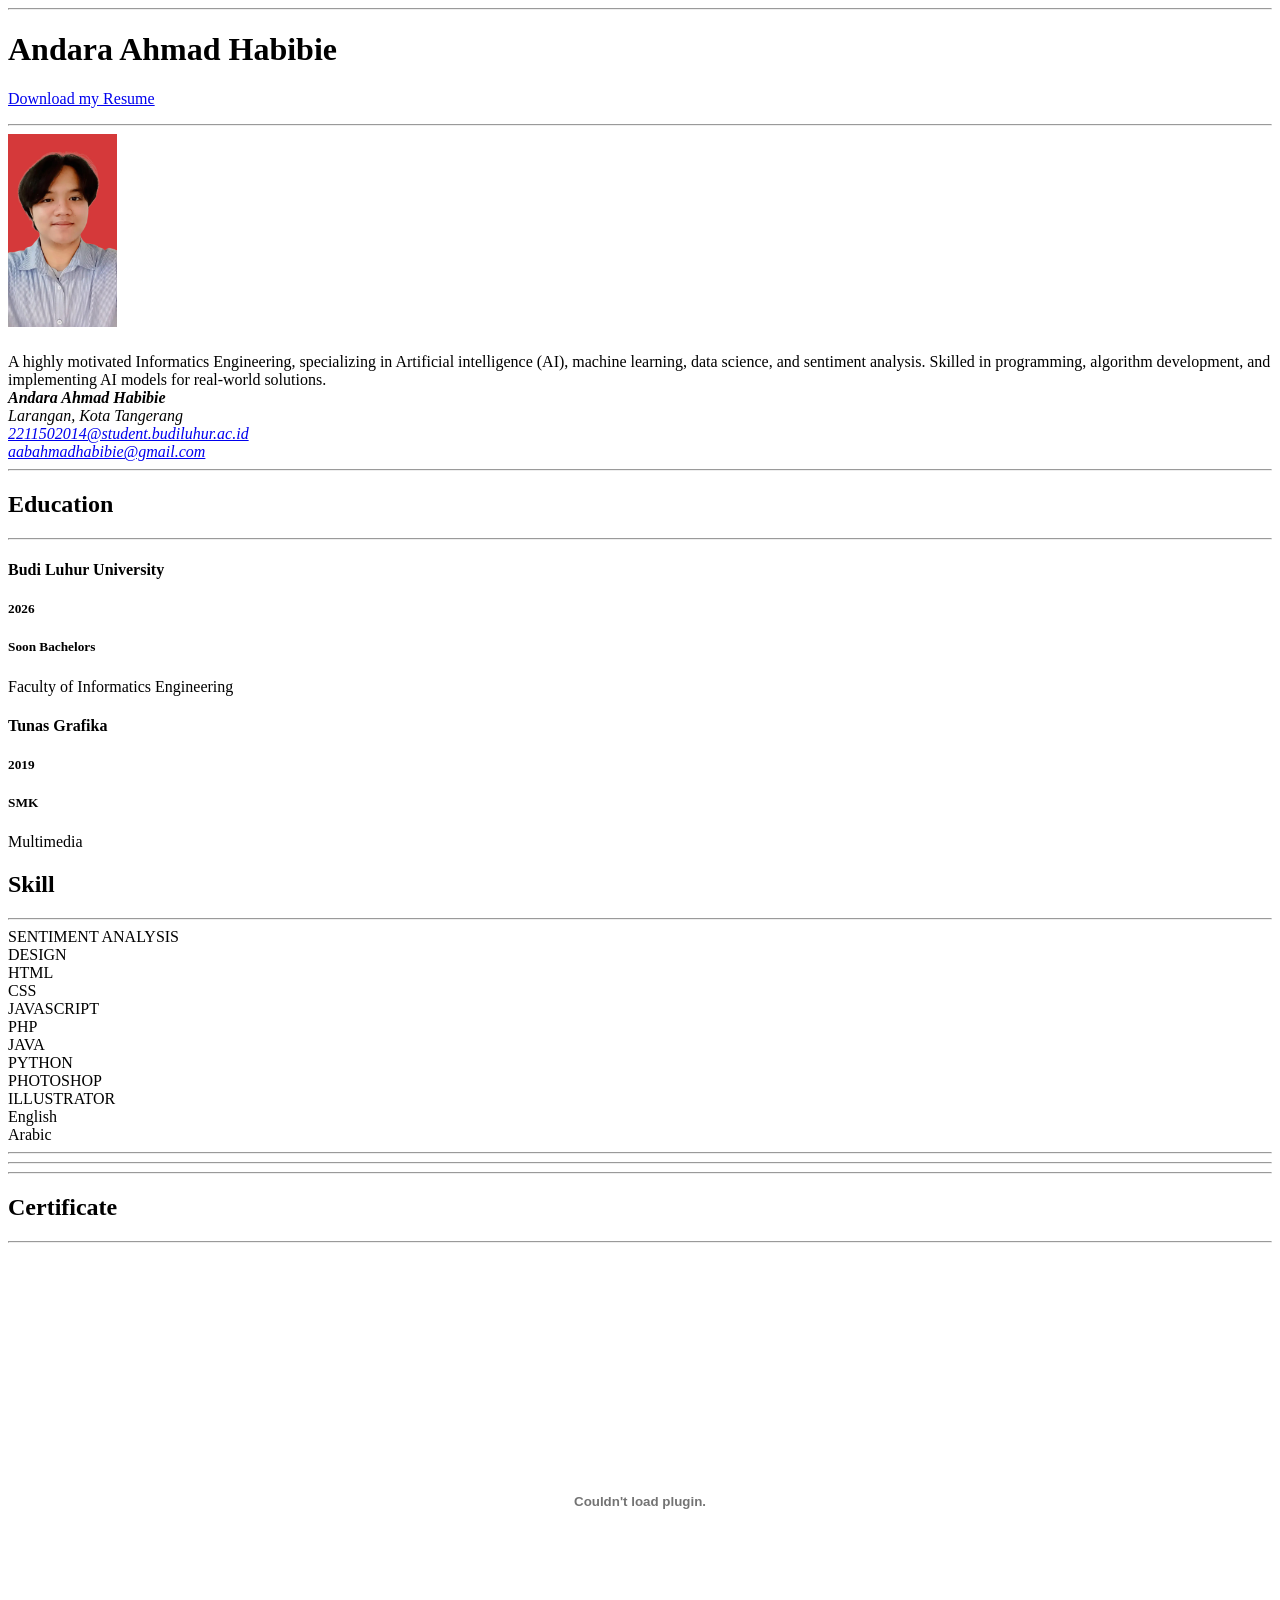
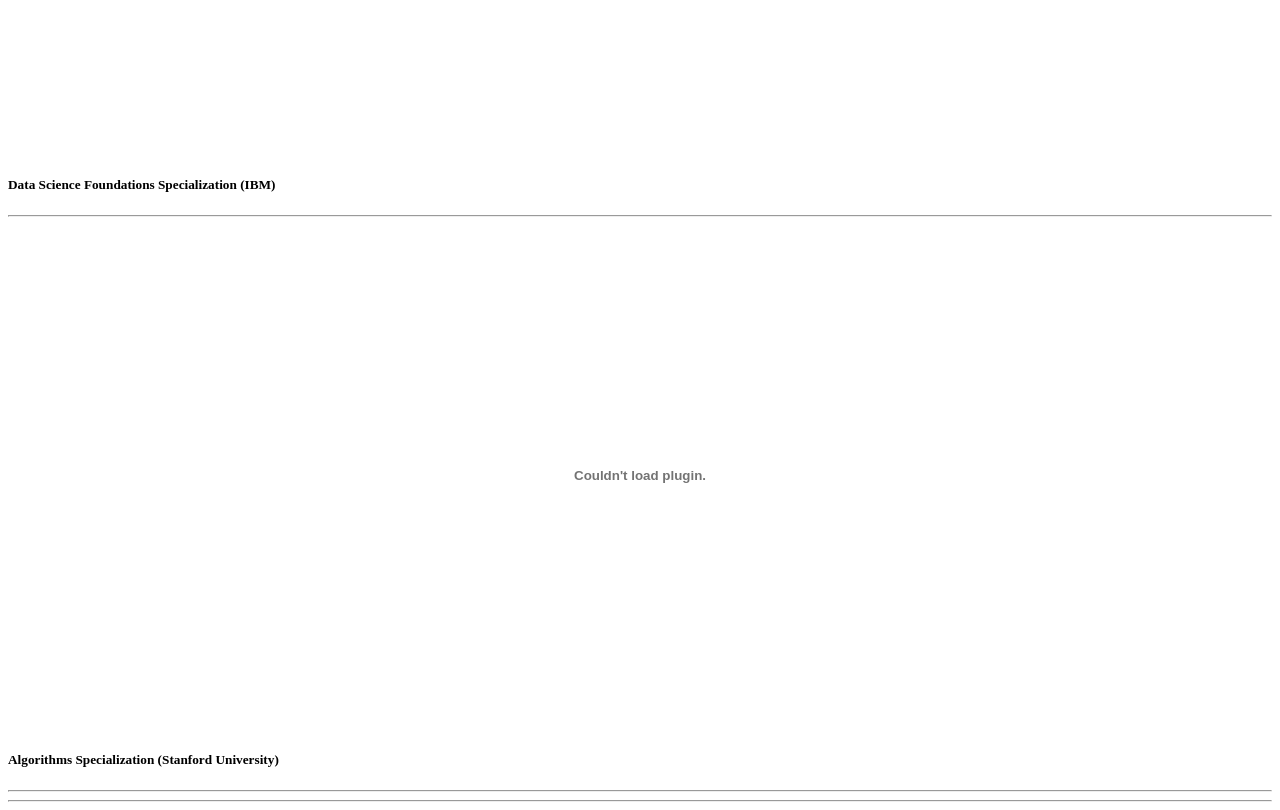
==== index.html @ 3847b9f1 "Update index.html" ====
<!DOCTYPE html>
<html lang="en">
  <head>
    <meta charset="utf-8">
    <meta http-equiv="X-UA-Compatible" content="IE=edge">
    <meta name="viewport" content="width=device-width, initial-scale=1">
    <title>CV Andara Ahmad Habibie</title>
    <!-- Bootstrap -->
    <link href="css/bootstrap-4.4.1.css" rel="stylesheet">
  </head>
  <body>
    <div class="container">
      <hr>
      <div class="row">
        <div class="col-6">
          <h1>Andara Ahmad Habibie</h1>
        </div>
        <div class="col-6">
          <p class="text-right"><a href="path/to/your/resume.pdf" download="Resume_Andara_Ahmad_Habibie.pdf">Download my Resume</a></p>
        </div>
      </div>
      <hr>
      <div class="row">
        <div class="col-md-8 col-sm-12">
          <div class="media">
            <img class="mr-3" src="images/IMG_20240722_080403_241-Photoroom.jpg" width="109" height="193" alt="Generic placeholder image">
            <div class="media-body">
              <h5 class="mt-0"></h5>
              A highly motivated Informatics Engineering, specializing in Artificial intelligence (AI), machine learning, data science, and sentiment analysis. Skilled in programming, algorithm development, and implementing AI models for real-world solutions.
            </div>
          </div>
        </div>
        <div class="col-md-4 col-sm-12">
          <div class="row justify-content-md-around m-1">
            <address>
              <strong>Andara Ahmad Habibie</strong><br>
              Larangan, Kota Tangerang<br>
              <a href="mailto:#">2211502014@student.budiluhur.ac.id</a><br>
			  <a href="mailto:#">aabahmadhabibie@gmail.com</a>
            </address>
          </div>
        </div>
      </div>
      <hr>
      <div class="row">
        <div class="col-md-6 col-sm-12">
          <h2>Education</h2>
          <hr>
          <div class="row">
            <div class="col-6">
              <h4>Budi Luhur University</h4>
            </div>
            <div class="col-6">
              <h5 class="text-right"><span aria-hidden="true"></span> 2026</h5>
            </div>
          </div>
          <h5><span class="badge badge-secondary">Soon Bachelors</span></h5>
          <p>Faculty of Informatics Engineering</p>
          <div class="row">
            <div class="col-6">
              <h4>Tunas Grafika</h4>
            </div>
            <div class="col-6">
              <h5 class="text-right"><span aria-hidden="true"></span> 2019</h5>
            </div>
          </div>
          <h5><span class="badge badge-secondary">SMK</span></h5>
		  <p>Multimedia</p>
        </div>
        <div class="col-md-6 col-sm-12">
          <h2>Skill</h2>
          <hr>
            <div> SENTIMENT ANALYSIS</div>
            <div> DESIGN</div>
            <div> HTML</div>
            <div> CSS</div>
            <div> JAVASCRIPT</div>  
            <div> PHP</div>     
            <div> JAVA</div>	  
            <div> PYTHON</div> 
            <div> PHOTOSHOP</div>
            <div> ILLUSTRATOR</div>
	    <div> English</div>
	    <div> Arabic</div>
	  <hr>
        </div>
		
	  <hr>
      <div class="row">
		  <div class="col-md-24 col-sm-24">
			  <hr>
			<h2>  Certificate</h2>
			  <hr>
			<embed src="images/Coursera XXDDO8U5SJTO.pdf" width="100%" height="500px" type="application/pdf" />
            <div class="media-body">
              <h5>  Data Science Foundations Specialization (IBM)</h5>
		    <hr>
            </div>
			<embed src="images/Coursera QOG5X3N7KP0O_2.pdf" width="100%" height="500px" type="application/pdf" />
            <div class="media-body">
              <h5>  Algorithms Specialization (Stanford University)</h5>
		    <hr>
	     <hr>
            </div>
          </div>
        </div>
      </div>
    </div>
    <!-- jQuery (necessary for Bootstrap's JavaScript plugins) -->
    <script src="js/jquery-3.4.1.min.js"></script>
    <!-- Include all compiled plugins (below), or include individual files as needed -->
    <script src="js/popper.min.js"></script>
    <script src="js/bootstrap-4.4.1.js"></script>
  </body>
</html>
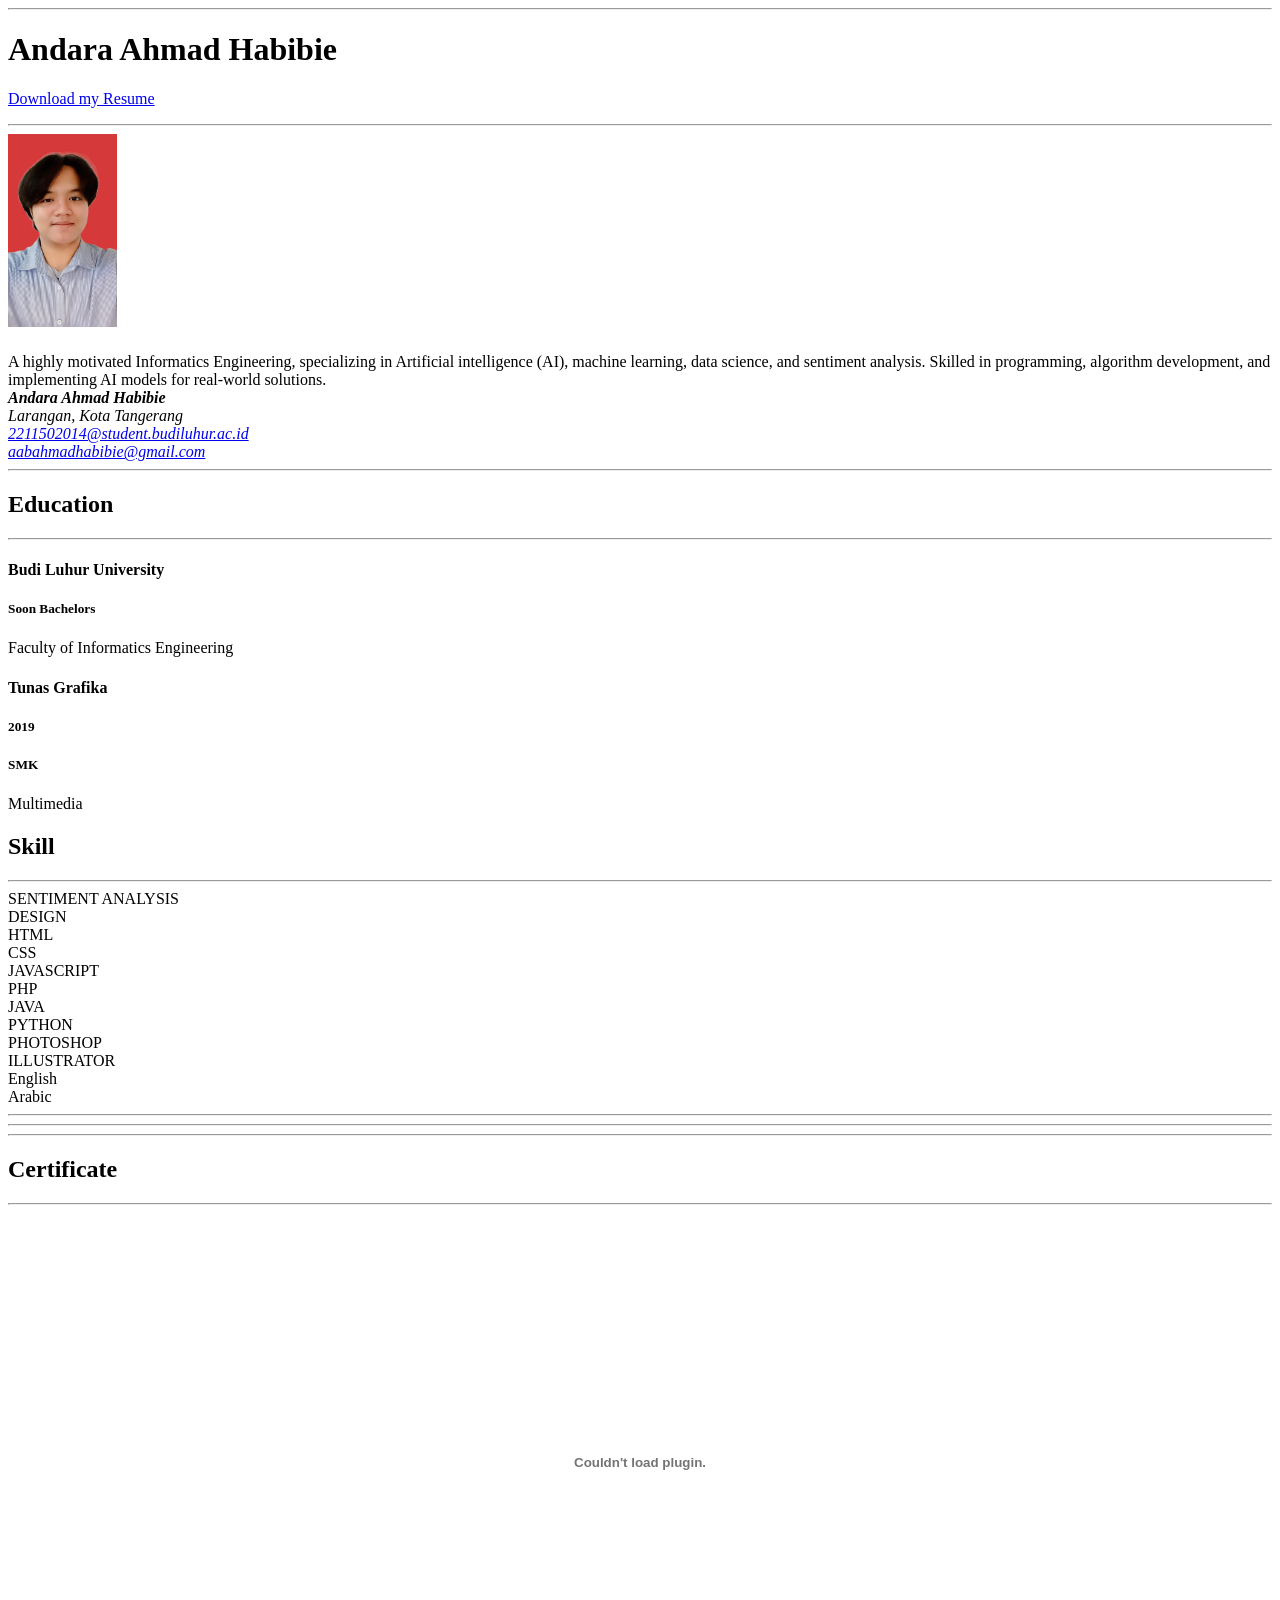
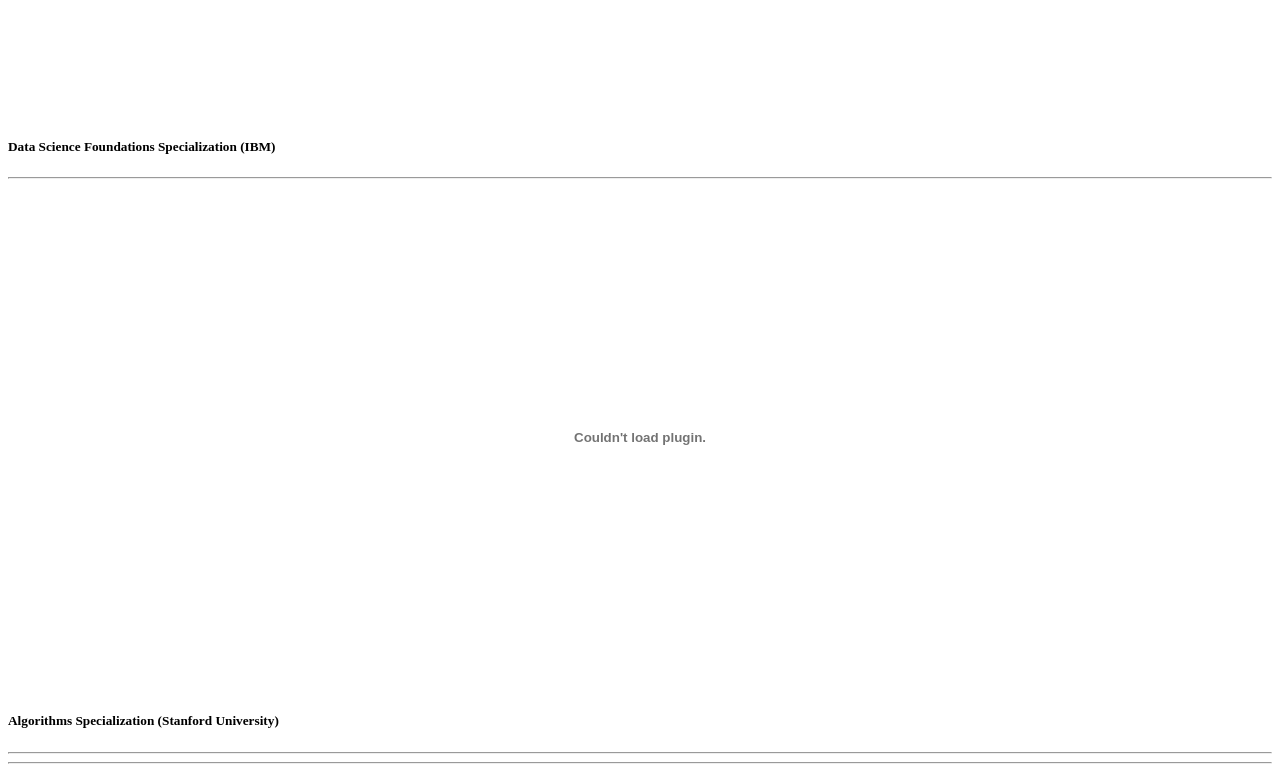
==== commit bb832ee4: "Update index.html" ====
--- a/index.html
+++ b/index.html
@@ -51,7 +51,7 @@
               <h4>Budi Luhur University</h4>
             </div>
             <div class="col-6">
-              <h5 class="text-right"><span aria-hidden="true"></span> 2026</h5>
+              <h5 class="text-right"><span aria-hidden="true"></span> </h5>
             </div>
           </div>
           <h5><span class="badge badge-secondary">Soon Bachelors</span></h5>
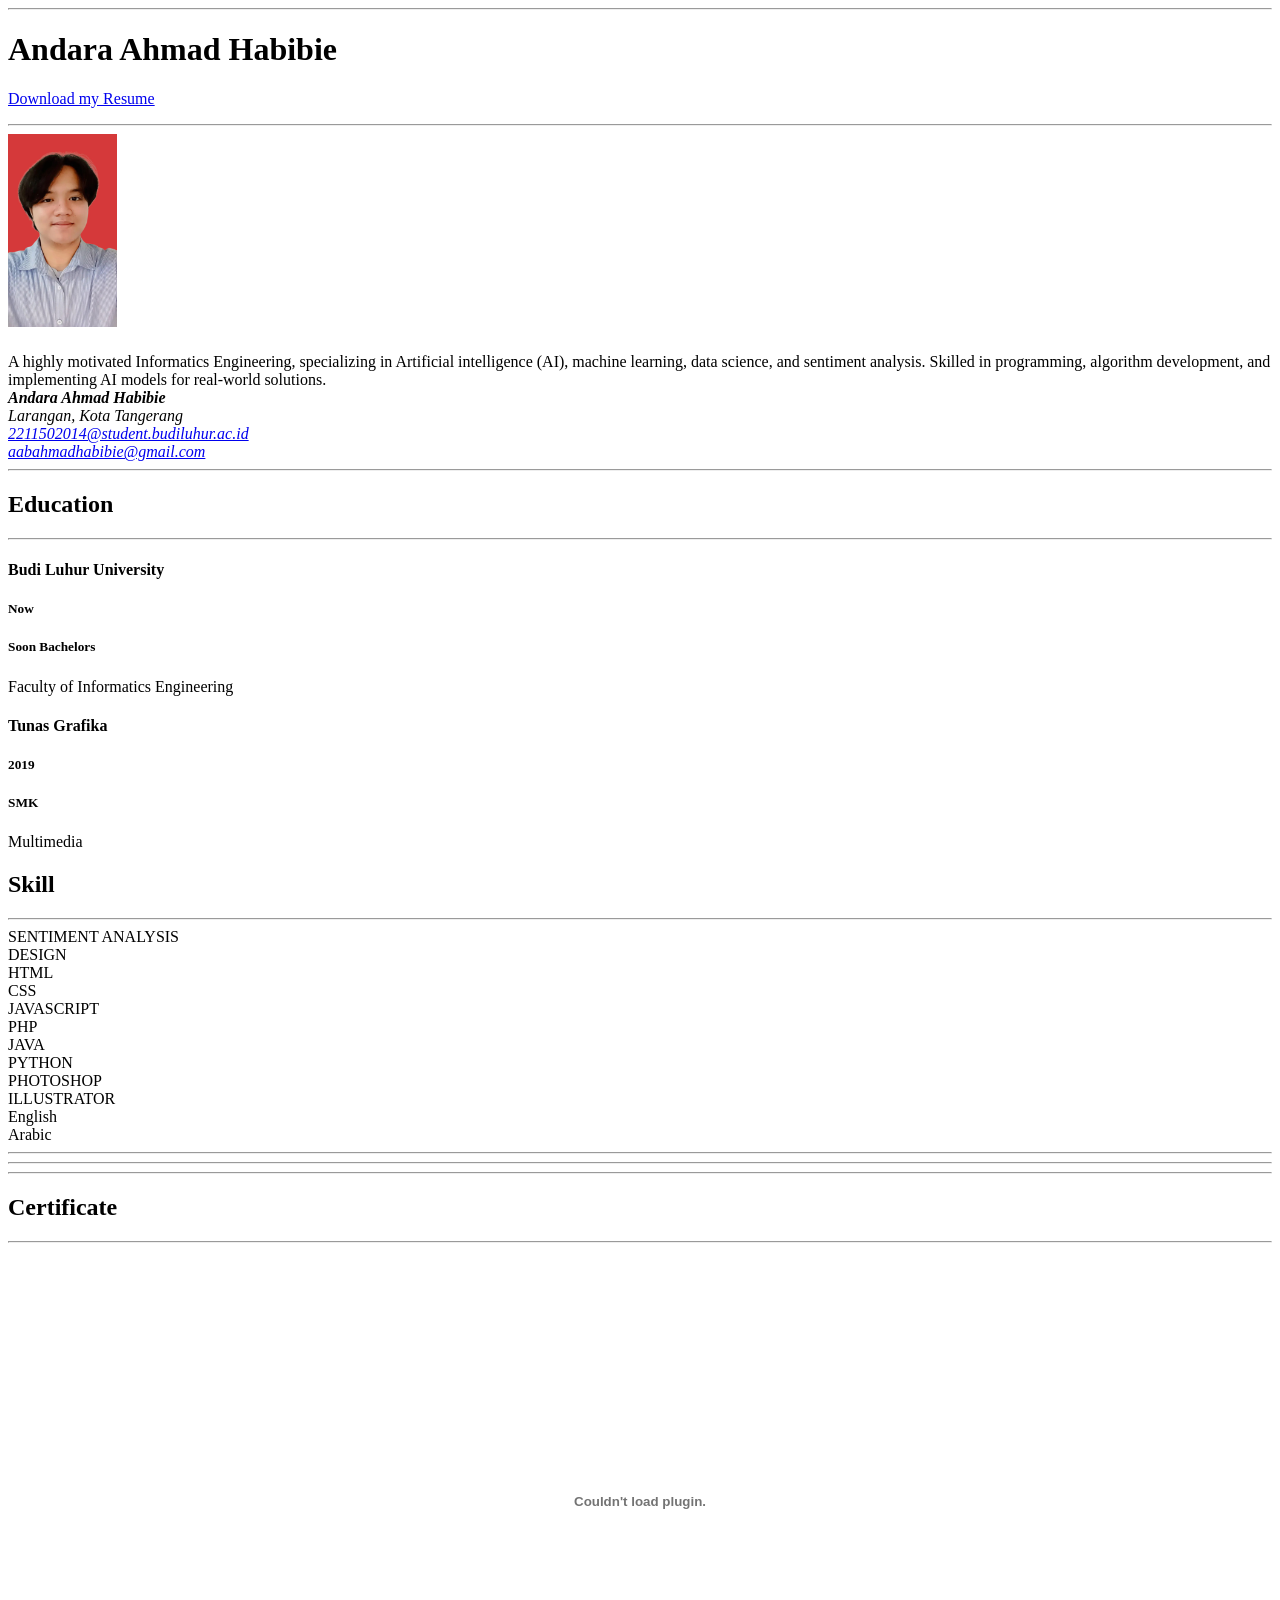
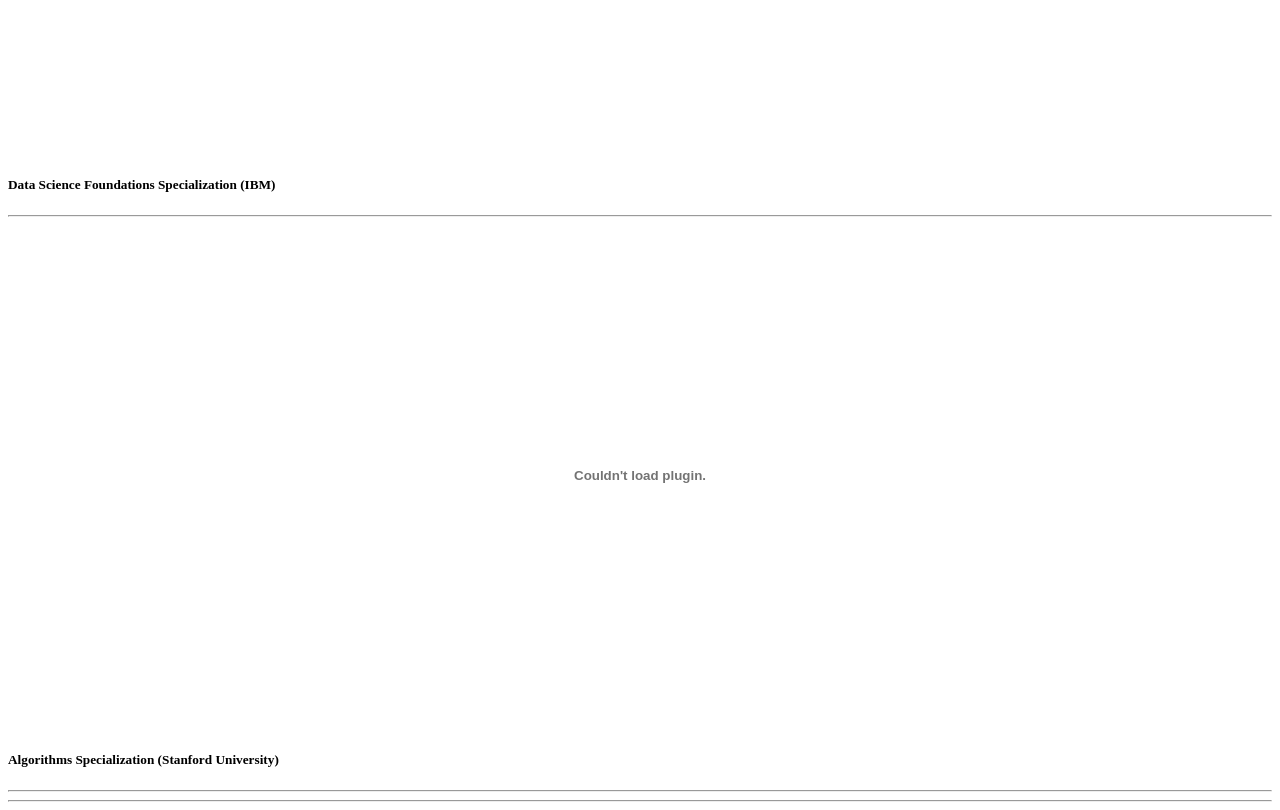
==== commit 788a2e10: "Update index.html" ====
--- a/index.html
+++ b/index.html
@@ -51,7 +51,7 @@
               <h4>Budi Luhur University</h4>
             </div>
             <div class="col-6">
-              <h5 class="text-right"><span aria-hidden="true"></span> </h5>
+              <h5 class="text-right"><span aria-hidden="true"></span> Now</h5>
             </div>
           </div>
           <h5><span class="badge badge-secondary">Soon Bachelors</span></h5>
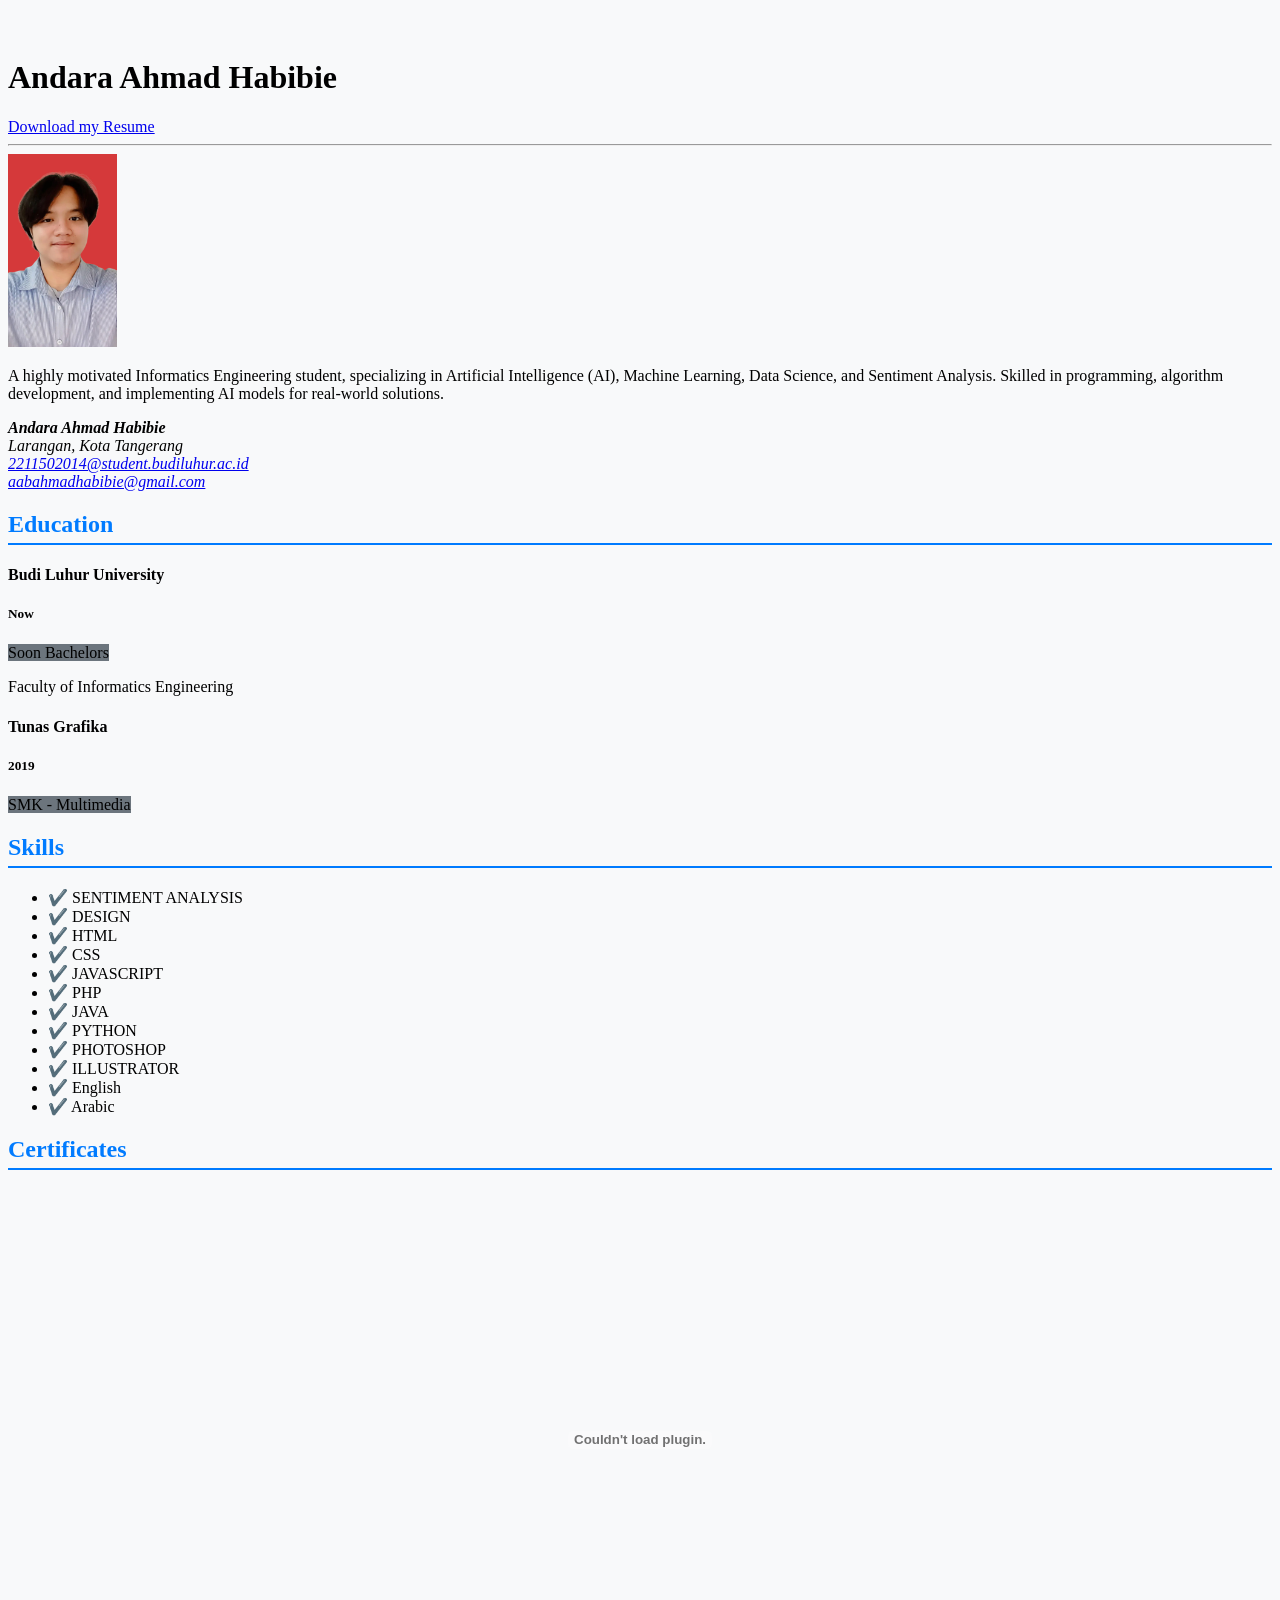
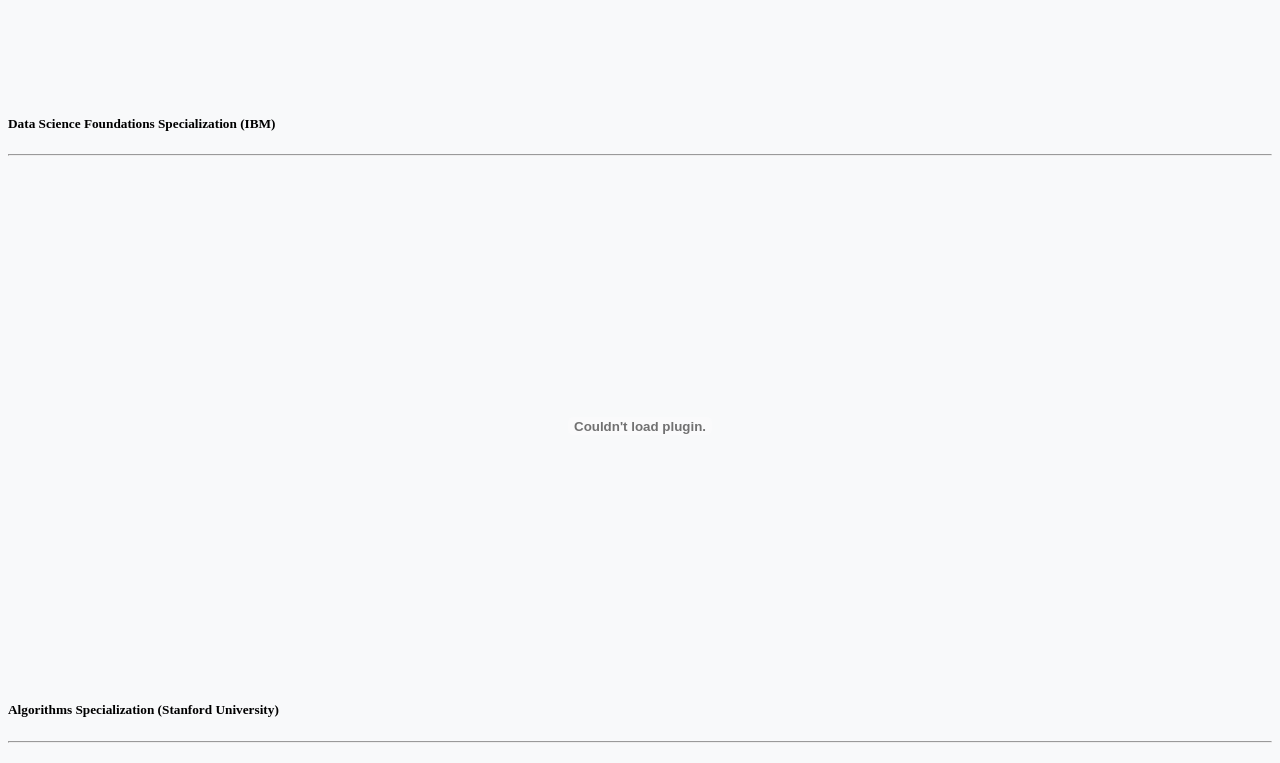
==== commit 61ad7593: "Update index.html" ====
--- a/index.html
+++ b/index.html
@@ -1,115 +1,146 @@
 <!DOCTYPE html>
 <html lang="en">
-  <head>
-    <meta charset="utf-8">
-    <meta http-equiv="X-UA-Compatible" content="IE=edge">
-    <meta name="viewport" content="width=device-width, initial-scale=1">
-    <title>CV Andara Ahmad Habibie</title>
-    <!-- Bootstrap -->
-    <link href="css/bootstrap-4.4.1.css" rel="stylesheet">
-  </head>
-  <body>
-    <div class="container">
-      <hr>
-      <div class="row">
-        <div class="col-6">
-          <h1>Andara Ahmad Habibie</h1>
-        </div>
-        <div class="col-6">
-          <p class="text-right"><a href="path/to/your/resume.pdf" download="Resume_Andara_Ahmad_Habibie.pdf">Download my Resume</a></p>
-        </div>
+<head>
+  <meta charset="utf-8">
+  <meta http-equiv="X-UA-Compatible" content="IE=edge">
+  <meta name="viewport" content="width=device-width, initial-scale=1">
+  <title>CV Andara Ahmad Habibie</title>
+
+  <!-- Bootstrap CSS -->
+  <link href="css/bootstrap-4.4.1.css" rel="stylesheet">
+
+  <style>
+    body {
+      background-color: #f8f9fa;
+      padding-top: 30px;
+    }
+    .section-title {
+      color: #007bff;
+      border-bottom: 2px solid #007bff;
+      padding-bottom: 5px;
+      margin-bottom: 20px;
+    }
+    .certificate-frame {
+      margin-bottom: 20px;
+    }
+    .badge-secondary {
+      background-color: #6c757d;
+    }
+  </style>
+</head>
+
+<body>
+  <div class="container">
+    
+    <!-- Header -->
+    <div class="row mb-4">
+      <div class="col-md-6 col-sm-12">
+        <h1>Andara Ahmad Habibie</h1>
       </div>
-      <hr>
-      <div class="row">
-        <div class="col-md-8 col-sm-12">
-          <div class="media">
-            <img class="mr-3" src="images/IMG_20240722_080403_241-Photoroom.jpg" width="109" height="193" alt="Generic placeholder image">
-            <div class="media-body">
-              <h5 class="mt-0"></h5>
-              A highly motivated Informatics Engineering, specializing in Artificial intelligence (AI), machine learning, data science, and sentiment analysis. Skilled in programming, algorithm development, and implementing AI models for real-world solutions.
-            </div>
-          </div>
-        </div>
-        <div class="col-md-4 col-sm-12">
-          <div class="row justify-content-md-around m-1">
-            <address>
-              <strong>Andara Ahmad Habibie</strong><br>
-              Larangan, Kota Tangerang<br>
-              <a href="mailto:#">2211502014@student.budiluhur.ac.id</a><br>
-			  <a href="mailto:#">aabahmadhabibie@gmail.com</a>
-            </address>
+      <div class="col-md-6 col-sm-12 text-md-right">
+        <a href="path/to/your/resume.pdf" download="Resume_Andara_Ahmad_Habibie.pdf">Download my Resume</a>
+      </div>
+    </div>
+
+    <!-- Profile Section -->
+    <hr class="mb-4">
+    <div class="row align-items-center mb-4">
+      <div class="col-md-8 col-sm-12 mb-3 mb-md-0">
+        <div class="media">
+          <img src="images/IMG_20240722_080403_241-Photoroom.jpg" width="109" height="193"
+            alt="Foto Profil" class="mr-3 img-thumbnail">
+          <div class="media-body">
+            <p class="mt-0">
+              A highly motivated Informatics Engineering student, specializing in Artificial Intelligence (AI), Machine Learning, Data Science, and Sentiment Analysis.
+              Skilled in programming, algorithm development, and implementing AI models for real-world solutions.
+            </p>
           </div>
         </div>
       </div>
-      <hr>
-      <div class="row">
-        <div class="col-md-6 col-sm-12">
-          <h2>Education</h2>
-          <hr>
+      <div class="col-md-4 col-sm-12">
+        <address>
+          <strong>Andara Ahmad Habibie</strong><br>
+          Larangan, Kota Tangerang<br>
+          <a href="mailto:2211502014@student.budiluhur.ac.id">2211502014@student.budiluhur.ac.id</a><br>
+          <a href="mailto:aabahmadhabibie@gmail.com">aabahmadhabibie@gmail.com</a>
+        </address>
+      </div>
+    </div>
+
+    <!-- Education & Skills -->
+    <div class="row mb-4">
+      <div class="col-md-6 col-sm-12">
+        <h2 class="section-title">Education</h2>
+        <div class="mb-3">
           <div class="row">
             <div class="col-6">
               <h4>Budi Luhur University</h4>
             </div>
-            <div class="col-6">
-              <h5 class="text-right"><span aria-hidden="true"></span> Now</h5>
+            <div class="col-6 text-right">
+              <h5>Now</h5>
             </div>
           </div>
-          <h5><span class="badge badge-secondary">Soon Bachelors</span></h5>
+          <span class="badge badge-secondary">Soon Bachelors</span>
           <p>Faculty of Informatics Engineering</p>
+        </div>
+        <div>
           <div class="row">
             <div class="col-6">
               <h4>Tunas Grafika</h4>
             </div>
-            <div class="col-6">
-              <h5 class="text-right"><span aria-hidden="true"></span> 2019</h5>
+            <div class="col-6 text-right">
+              <h5>2019</h5>
             </div>
           </div>
-          <h5><span class="badge badge-secondary">SMK</span></h5>
-		  <p>Multimedia</p>
+          <span class="badge badge-secondary">SMK - Multimedia</span>
         </div>
-        <div class="col-md-6 col-sm-12">
-          <h2>Skill</h2>
+      </div>
+
+      <div class="col-md-6 col-sm-12">
+        <h2 class="section-title">Skills</h2>
+        <ul class="list-unstyled">
+          <li>✔️ SENTIMENT ANALYSIS</li>
+          <li>✔️ DESIGN</li>
+          <li>✔️ HTML</li>
+          <li>✔️ CSS</li>
+          <li>✔️ JAVASCRIPT</li>
+          <li>✔️ PHP</li>
+          <li>✔️ JAVA</li>
+          <li>✔️ PYTHON</li>
+          <li>✔️ PHOTOSHOP</li>
+          <li>✔️ ILLUSTRATOR</li>
+          <li>✔️ English</li>
+          <li>✔️ Arabic</li>
+        </ul>
+      </div>
+    </div>
+
+    <!-- Certificates -->
+    <div class="row">
+      <div class="col-12">
+        <h2 class="section-title">Certificates</h2>
+        
+        <!-- Certificate 1 -->
+        <div class="certificate-frame">
+          <embed src="images/Coursera XXDDO8U5SJTO.pdf" width="100%" height="500px" type="application/pdf">
+          <h5>Data Science Foundations Specialization (IBM)</h5>
           <hr>
-            <div> SENTIMENT ANALYSIS</div>
-            <div> DESIGN</div>
-            <div> HTML</div>
-            <div> CSS</div>
-            <div> JAVASCRIPT</div>  
-            <div> PHP</div>     
-            <div> JAVA</div>	  
-            <div> PYTHON</div> 
-            <div> PHOTOSHOP</div>
-            <div> ILLUSTRATOR</div>
-	    <div> English</div>
-	    <div> Arabic</div>
-	  <hr>
         </div>
-		
-	  <hr>
-      <div class="row">
-		  <div class="col-md-24 col-sm-24">
-			  <hr>
-			<h2>  Certificate</h2>
-			  <hr>
-			<embed src="images/Coursera XXDDO8U5SJTO.pdf" width="100%" height="500px" type="application/pdf" />
-            <div class="media-body">
-              <h5>  Data Science Foundations Specialization (IBM)</h5>
-		    <hr>
-            </div>
-			<embed src="images/Coursera QOG5X3N7KP0O_2.pdf" width="100%" height="500px" type="application/pdf" />
-            <div class="media-body">
-              <h5>  Algorithms Specialization (Stanford University)</h5>
-		    <hr>
-	     <hr>
-            </div>
-          </div>
+
+        <!-- Certificate 2 -->
+        <div class="certificate-frame">
+          <embed src="images/Coursera QOG5X3N7KP0O_2.pdf" width="100%" height="500px" type="application/pdf">
+          <h5>Algorithms Specialization (Stanford University)</h5>
+          <hr>
         </div>
       </div>
     </div>
-    <!-- jQuery (necessary for Bootstrap's JavaScript plugins) -->
-    <script src="js/jquery-3.4.1.min.js"></script>
-    <!-- Include all compiled plugins (below), or include individual files as needed -->
-    <script src="js/popper.min.js"></script>
-    <script src="js/bootstrap-4.4.1.js"></script>
-  </body>
+
+  </div>
+
+  <!-- JS Libraries -->
+  <script src="js/jquery-3.4.1.min.js"></script>
+  <script src="js/popper.min.js"></script>
+  <script src="js/bootstrap-4.4.1.js"></script>
+</body>
 </html>
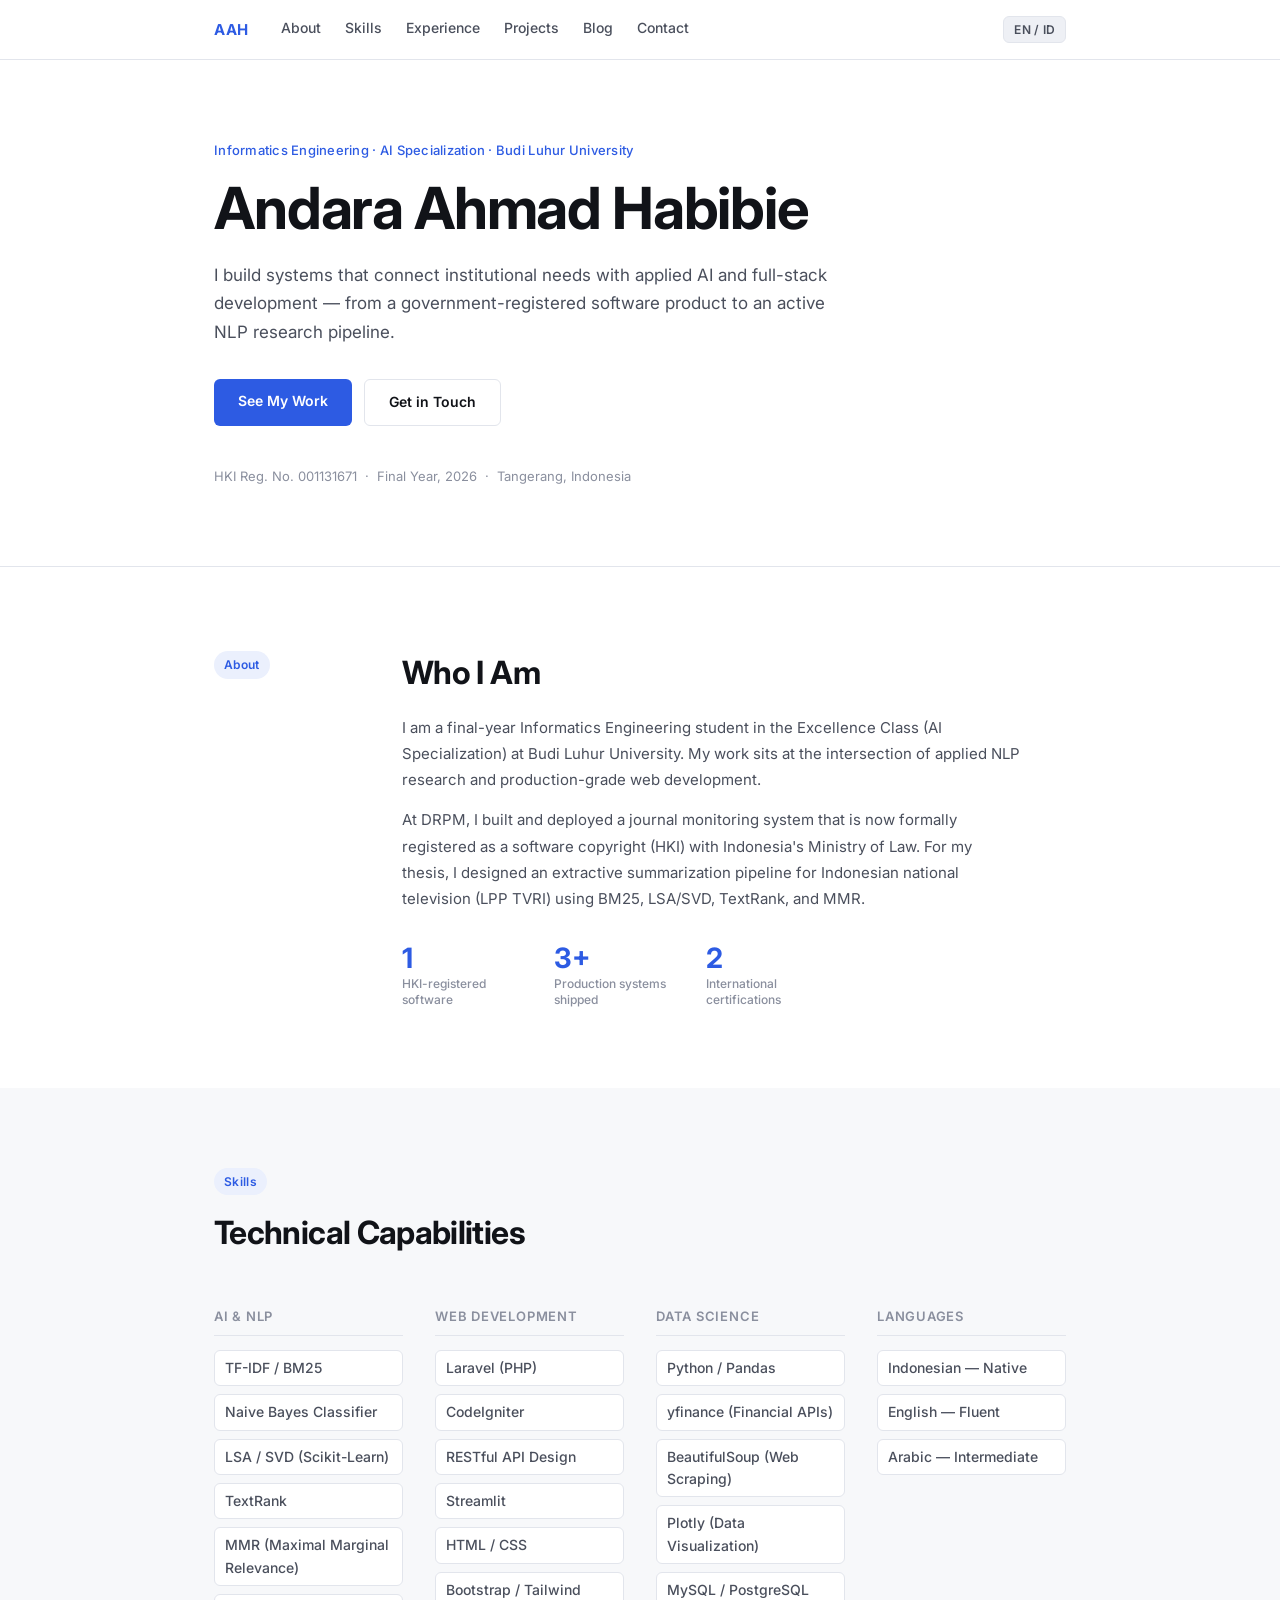
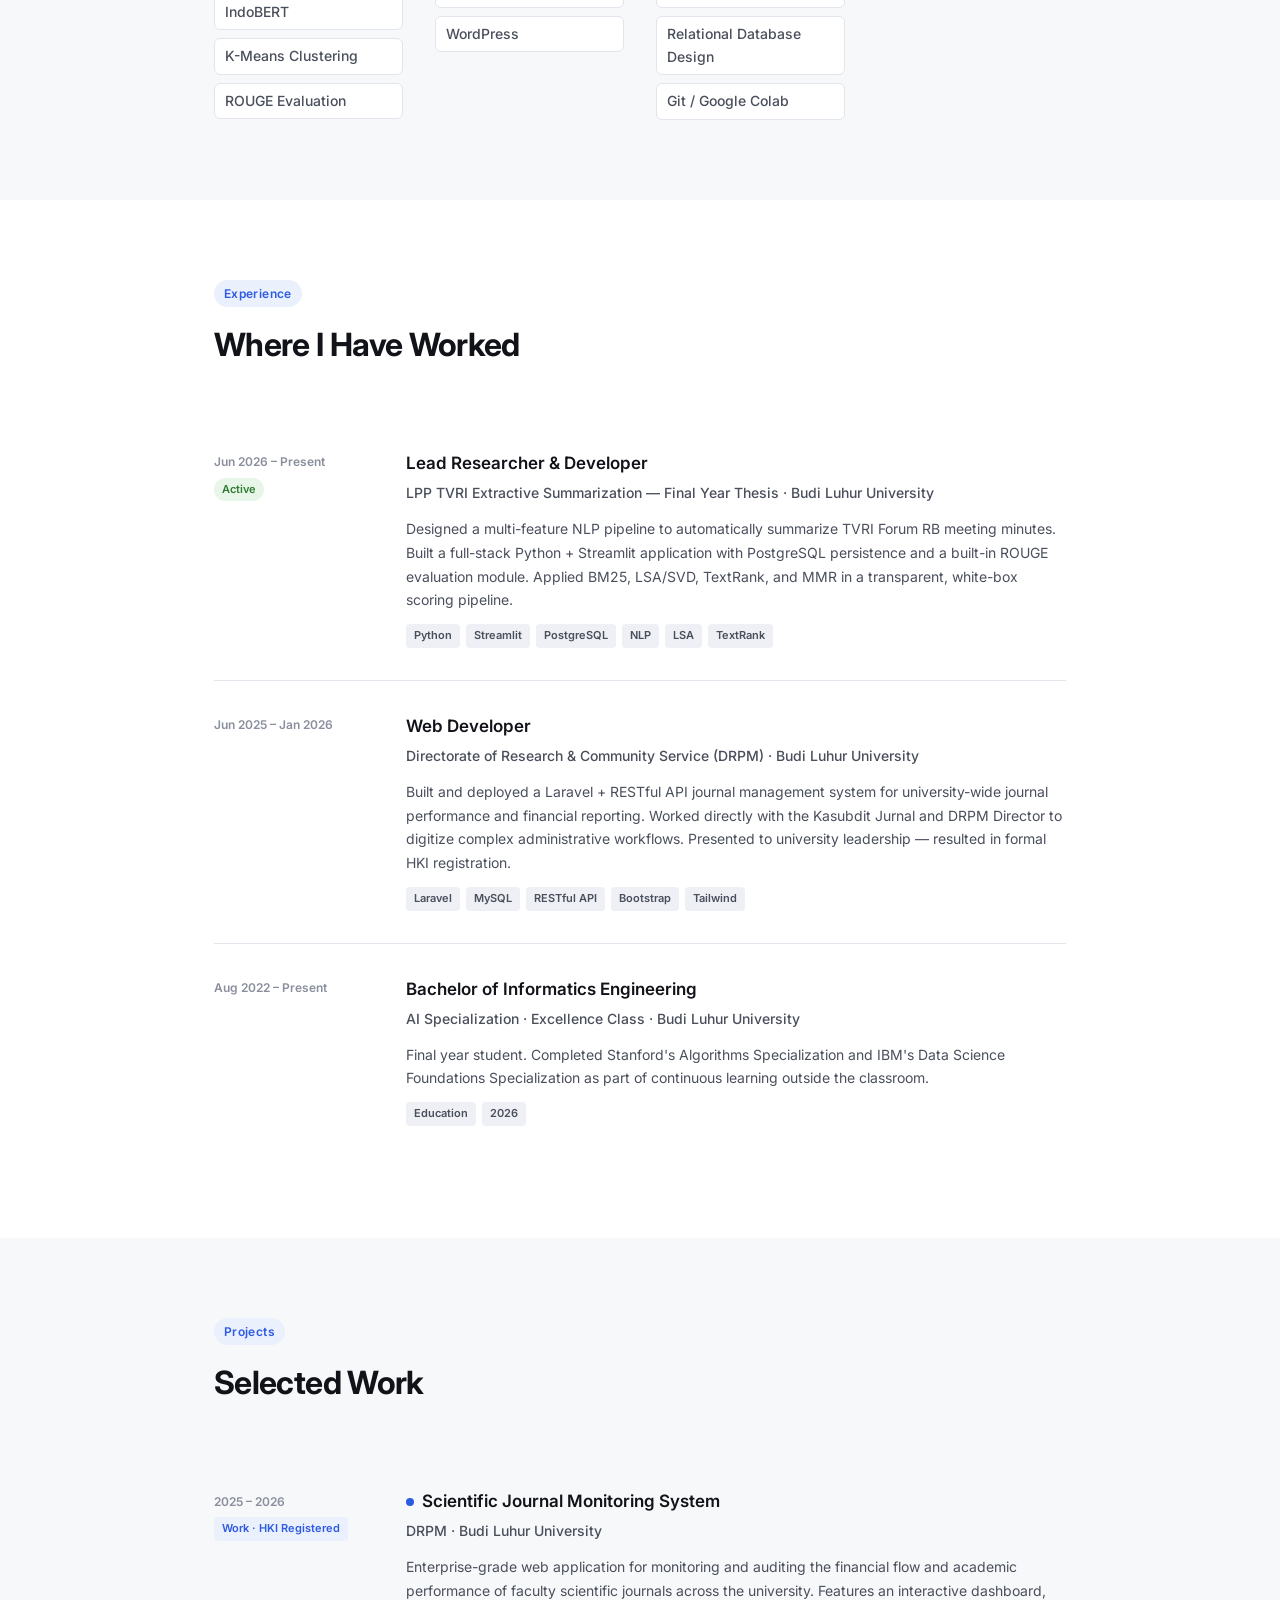
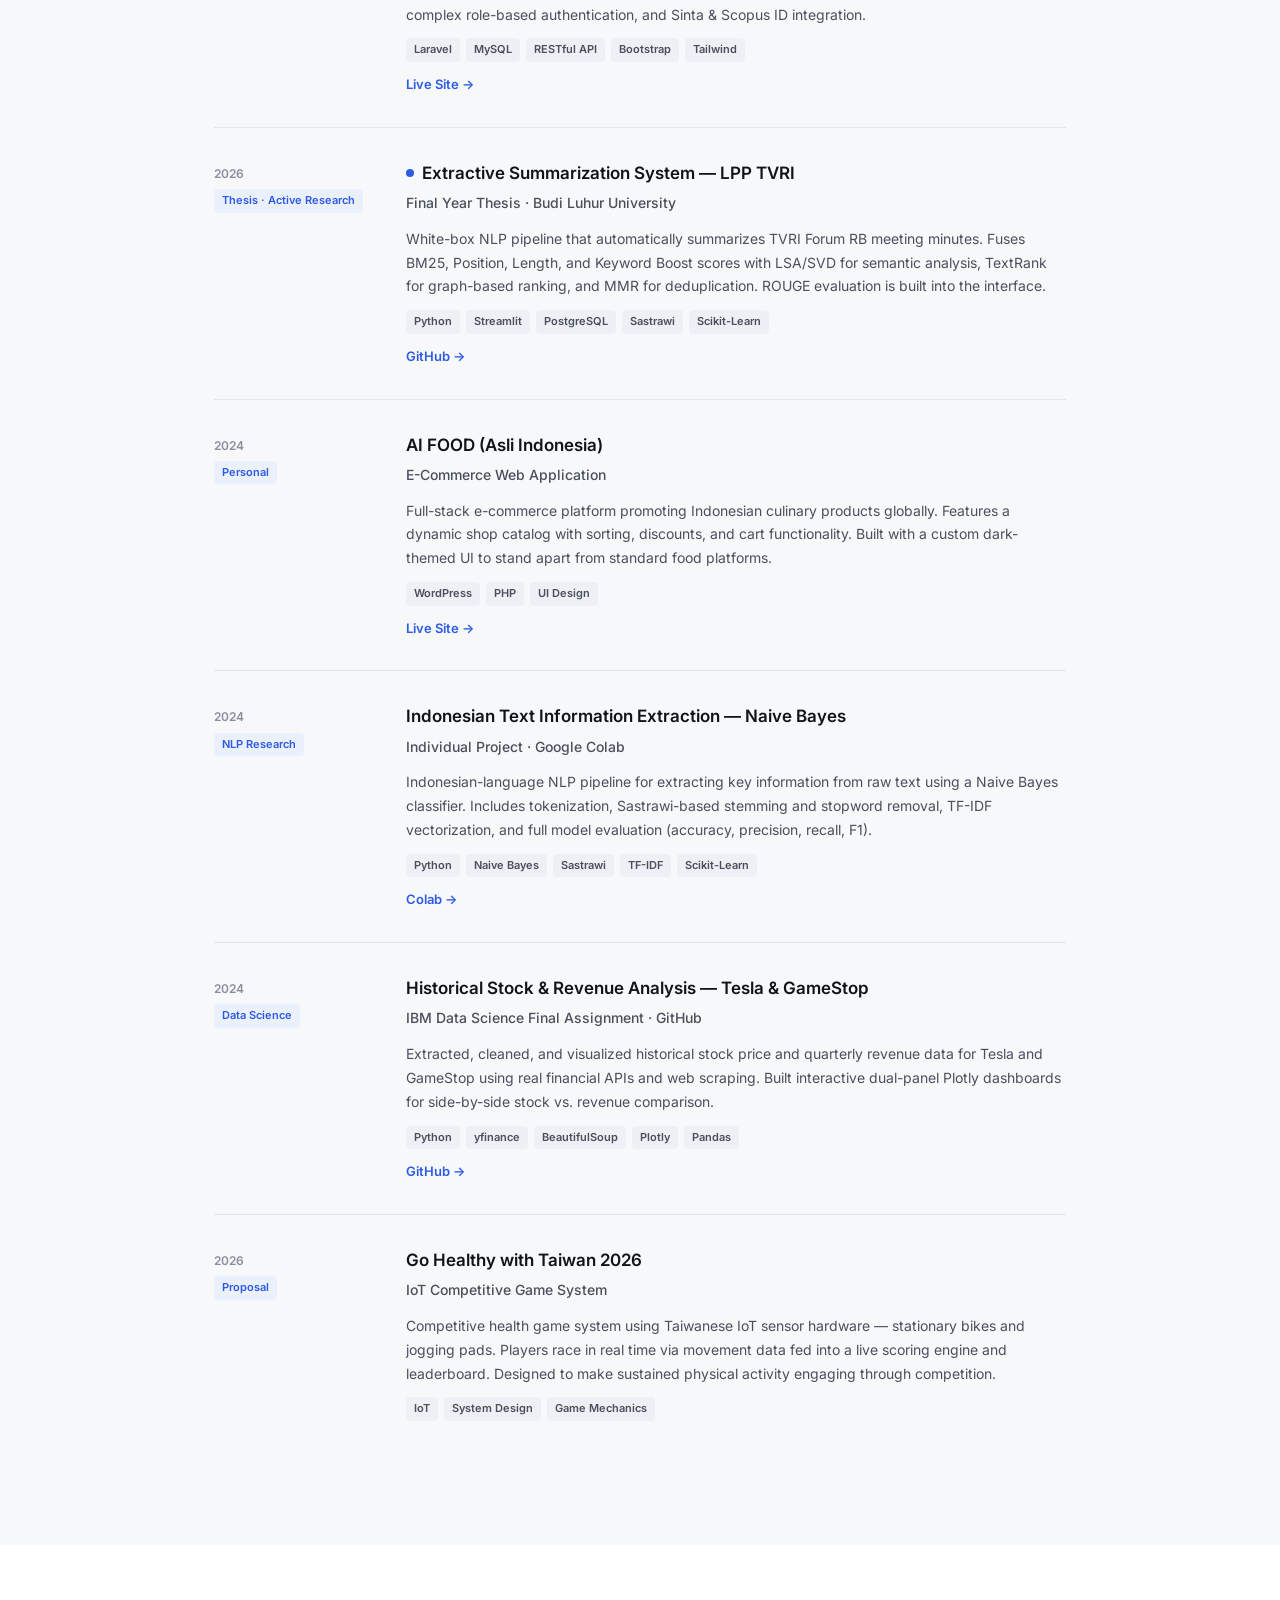
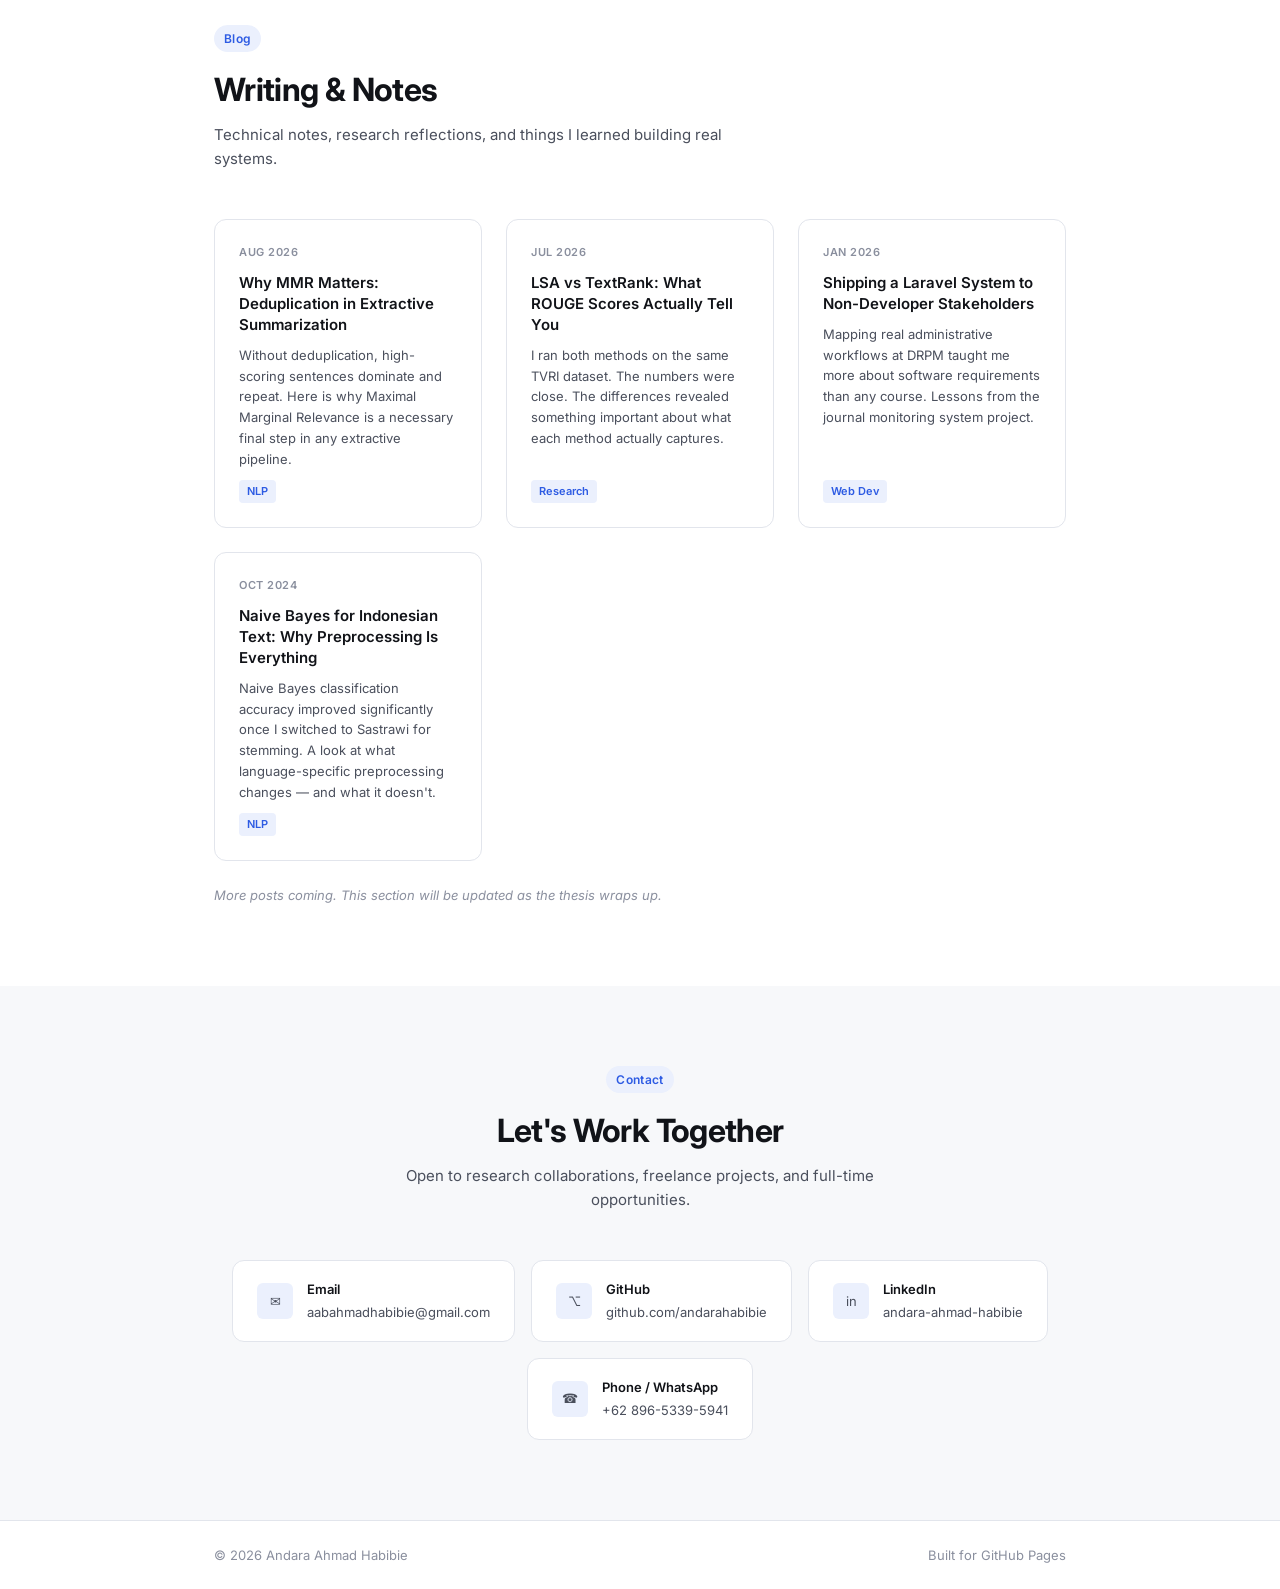
==== commit 19144bdb: "Add files via upload" ====
--- a/index.html
+++ b/index.html
@@ -1,146 +1,456 @@
 <!DOCTYPE html>
-<html lang="en">
+<html lang="en" data-lang="en">
 <head>
-  <meta charset="utf-8">
-  <meta http-equiv="X-UA-Compatible" content="IE=edge">
-  <meta name="viewport" content="width=device-width, initial-scale=1">
-  <title>CV Andara Ahmad Habibie</title>
-
-  <!-- Bootstrap CSS -->
-  <link href="css/bootstrap-4.4.1.css" rel="stylesheet">
-
-  <style>
-    body {
-      background-color: #f8f9fa;
-      padding-top: 30px;
-    }
-    .section-title {
-      color: #007bff;
-      border-bottom: 2px solid #007bff;
-      padding-bottom: 5px;
-      margin-bottom: 20px;
-    }
-    .certificate-frame {
-      margin-bottom: 20px;
-    }
-    .badge-secondary {
-      background-color: #6c757d;
-    }
-  </style>
+  <meta charset="UTF-8" />
+  <meta name="viewport" content="width=device-width, initial-scale=1.0" />
+  <title>Andara Ahmad Habibie — AI & Web Developer</title>
+  <meta name="description" content="Informatics Engineering student specializing in AI and NLP. Full-stack web developer. Budi Luhur University." />
+  <link rel="preconnect" href="https://fonts.googleapis.com" />
+  <link rel="preconnect" href="https://fonts.gstatic.com" crossorigin />
+  <link href="https://fonts.googleapis.com/css2?family=Inter:wght@300;400;500;600;700&display=swap" rel="stylesheet" />
+  <link rel="stylesheet" href="style.css" />
 </head>
-
 <body>
-  <div class="container">
-    
-    <!-- Header -->
-    <div class="row mb-4">
-      <div class="col-md-6 col-sm-12">
+
+  <!-- NAV -->
+  <header id="nav">
+    <div class="nav-inner">
+      <a href="#hero" class="nav-logo">AAH</a>
+      <nav class="nav-links">
+        <a href="#about"      data-en="About"      data-id="Tentang">About</a>
+        <a href="#skills"     data-en="Skills"     data-id="Keahlian">Skills</a>
+        <a href="#experience" data-en="Experience" data-id="Pengalaman">Experience</a>
+        <a href="#projects"   data-en="Projects"   data-id="Proyek">Projects</a>
+        <a href="#blog"       data-en="Blog"       data-id="Tulisan">Blog</a>
+        <a href="#contact"    data-en="Contact"    data-id="Kontak">Contact</a>
+      </nav>
+      <div class="nav-right">
+        <button id="lang-toggle" aria-label="Toggle language">EN / ID</button>
+        <button id="menu-toggle" aria-label="Open menu" aria-expanded="false">
+          <span></span><span></span><span></span>
+        </button>
+      </div>
+    </div>
+    <div id="mobile-menu">
+      <a href="#about"      data-en="About"      data-id="Tentang">About</a>
+      <a href="#skills"     data-en="Skills"     data-id="Keahlian">Skills</a>
+      <a href="#experience" data-en="Experience" data-id="Pengalaman">Experience</a>
+      <a href="#projects"   data-en="Projects"   data-id="Proyek">Projects</a>
+      <a href="#blog"       data-en="Blog"       data-id="Tulisan">Blog</a>
+      <a href="#contact"    data-en="Contact"    data-id="Kontak">Contact</a>
+    </div>
+  </header>
+
+  <main>
+
+    <!-- HERO -->
+    <section id="hero">
+      <div class="container">
+        <p class="hero-eyebrow">
+          <span data-en="Informatics Engineering · AI Specialization · Budi Luhur University" data-id="Teknik Informatika · Spesialisasi AI · Universitas Budi Luhur">Informatics Engineering · AI Specialization · Budi Luhur University</span>
+        </p>
         <h1>Andara Ahmad Habibie</h1>
-      </div>
-      <div class="col-md-6 col-sm-12 text-md-right">
-        <a href="path/to/your/resume.pdf" download="Resume_Andara_Ahmad_Habibie.pdf">Download my Resume</a>
-      </div>
+        <p class="hero-sub"
+           data-en="I build systems that connect institutional needs with applied AI and full-stack development — from a government-registered software product to an active NLP research pipeline."
+           data-id="Saya membangun sistem yang menghubungkan kebutuhan institusi dengan AI terapan dan pengembangan full-stack — dari produk perangkat lunak terdaftar pemerintah hingga pipeline riset NLP aktif.">
+          I build systems that connect institutional needs with applied AI and full-stack development — from a government-registered software product to an active NLP research pipeline.
+        </p>
+        <div class="hero-actions">
+          <a href="#projects" class="btn-primary" data-en="See My Work" data-id="Lihat Proyek">See My Work</a>
+          <a href="#contact"  class="btn-ghost"   data-en="Get in Touch" data-id="Hubungi Saya">Get in Touch</a>
+        </div>
+        <div class="hero-meta">
+          <span>HKI Reg. No. 001131671</span>
+          <span>·</span>
+          <span data-en="Final Year, 2026" data-id="Tingkat Akhir, 2026">Final Year, 2026</span>
+          <span>·</span>
+          <span>Tangerang, Indonesia</span>
+        </div>
+      </div>
+    </section>
+
+    <!-- ABOUT -->
+    <section id="about">
+      <div class="container two-col">
+        <div class="about-label-col">
+          <span class="section-tag" data-en="About" data-id="Tentang">About</span>
+        </div>
+        <div class="about-content-col">
+          <h2 data-en="Who I Am" data-id="Siapa Saya">Who I Am</h2>
+          <p data-en="I am a final-year Informatics Engineering student in the Excellence Class (AI Specialization) at Budi Luhur University. My work sits at the intersection of applied NLP research and production-grade web development."
+             data-id="Saya adalah mahasiswa Teknik Informatika tingkat akhir di Kelas Unggulan (Spesialisasi AI) Universitas Budi Luhur. Pekerjaan saya berada di persimpangan riset NLP terapan dan pengembangan web skala produksi.">
+            I am a final-year Informatics Engineering student in the Excellence Class (AI Specialization) at Budi Luhur University. My work sits at the intersection of applied NLP research and production-grade web development.
+          </p>
+          <p data-en="At DRPM, I built and deployed a journal monitoring system that is now formally registered as a software copyright (HKI) with Indonesia's Ministry of Law. For my thesis, I designed an extractive summarization pipeline for Indonesian national television (LPP TVRI) using BM25, LSA/SVD, TextRank, and MMR."
+             data-id="Di DRPM, saya membangun dan men-deploy sistem monitoring jurnal yang kini terdaftar sebagai hak cipta perangkat lunak (HKI) di Kementerian Hukum RI. Untuk skripsi, saya merancang pipeline peringkasan ekstraktif untuk televisi nasional Indonesia (LPP TVRI) menggunakan BM25, LSA/SVD, TextRank, dan MMR.">
+            At DRPM, I built and deployed a journal monitoring system that is now formally registered as a software copyright (HKI) with Indonesia's Ministry of Law. For my thesis, I designed an extractive summarization pipeline for Indonesian national television (LPP TVRI) using BM25, LSA/SVD, TextRank, and MMR.
+          </p>
+          <div class="about-facts">
+            <div class="fact">
+              <strong>1</strong>
+              <span data-en="HKI-registered software" data-id="Perangkat lunak HKI">HKI-registered software</span>
+            </div>
+            <div class="fact">
+              <strong>3+</strong>
+              <span data-en="Production systems shipped" data-id="Sistem produksi yang diluncurkan">Production systems shipped</span>
+            </div>
+            <div class="fact">
+              <strong>2</strong>
+              <span data-en="International certifications" data-id="Sertifikasi internasional">International certifications</span>
+            </div>
+          </div>
+        </div>
+      </div>
+    </section>
+
+    <!-- SKILLS -->
+    <section id="skills" class="alt-bg">
+      <div class="container">
+        <div class="section-header">
+          <span class="section-tag" data-en="Skills" data-id="Keahlian">Skills</span>
+          <h2 data-en="Technical Capabilities" data-id="Kemampuan Teknis">Technical Capabilities</h2>
+        </div>
+        <div class="skills-grid">
+          <div class="skill-group">
+            <h3 data-en="AI & NLP" data-id="AI & NLP">AI & NLP</h3>
+            <ul>
+              <li>TF-IDF / BM25</li>
+              <li>Naive Bayes Classifier</li>
+              <li>LSA / SVD (Scikit-Learn)</li>
+              <li>TextRank</li>
+              <li>MMR (Maximal Marginal Relevance)</li>
+              <li>IndoBERT</li>
+              <li>K-Means Clustering</li>
+              <li>ROUGE Evaluation</li>
+            </ul>
+          </div>
+          <div class="skill-group">
+            <h3 data-en="Web Development" data-id="Pengembangan Web">Web Development</h3>
+            <ul>
+              <li>Laravel (PHP)</li>
+              <li>CodeIgniter</li>
+              <li>RESTful API Design</li>
+              <li>Streamlit</li>
+              <li>HTML / CSS</li>
+              <li>Bootstrap / Tailwind</li>
+              <li>WordPress</li>
+            </ul>
+          </div>
+          <div class="skill-group">
+            <h3 data-en="Data Science" data-id="Data Science">Data Science</h3>
+            <ul>
+              <li>Python / Pandas</li>
+              <li>yfinance (Financial APIs)</li>
+              <li>BeautifulSoup (Web Scraping)</li>
+              <li>Plotly (Data Visualization)</li>
+              <li>MySQL / PostgreSQL</li>
+              <li>Relational Database Design</li>
+              <li>Git / Google Colab</li>
+            </ul>
+          </div>
+          <div class="skill-group">
+            <h3 data-en="Languages" data-id="Bahasa">Languages</h3>
+            <ul>
+              <li data-en="Indonesian — Native" data-id="Indonesia — Penutur Asli">Indonesian — Native</li>
+              <li data-en="English — Fluent" data-id="Inggris — Fasih">English — Fluent</li>
+              <li data-en="Arabic — Intermediate" data-id="Arab — Menengah">Arabic — Intermediate</li>
+            </ul>
+          </div>
+        </div>
+      </div>
+    </section>
+
+    <!-- EXPERIENCE -->
+    <section id="experience">
+      <div class="container">
+        <div class="section-header">
+          <span class="section-tag" data-en="Experience" data-id="Pengalaman">Experience</span>
+          <h2 data-en="Where I Have Worked" data-id="Tempat Saya Bekerja">Where I Have Worked</h2>
+        </div>
+        <div class="timeline">
+
+          <div class="timeline-item">
+            <div class="tl-meta">
+              <span class="tl-period">Jun 2026 – Present</span>
+              <span class="tl-badge current" data-en="Active" data-id="Aktif">Active</span>
+            </div>
+            <div class="tl-body">
+              <h3 data-en="Lead Researcher & Developer" data-id="Peneliti & Developer Utama">Lead Researcher & Developer</h3>
+              <p class="tl-org">LPP TVRI Extractive Summarization — Final Year Thesis · Budi Luhur University</p>
+              <p data-en="Designed a multi-feature NLP pipeline to automatically summarize TVRI Forum RB meeting minutes. Built a full-stack Python + Streamlit application with PostgreSQL persistence and a built-in ROUGE evaluation module. Applied BM25, LSA/SVD, TextRank, and MMR in a transparent, white-box scoring pipeline."
+                 data-id="Merancang pipeline NLP multi-fitur untuk meringkas notulen rapat Forum RB TVRI secara otomatis. Membangun aplikasi Python + Streamlit full-stack dengan persistensi PostgreSQL dan modul evaluasi ROUGE terintegrasi. Menerapkan BM25, LSA/SVD, TextRank, dan MMR dalam pipeline skoring transparan berbasis white-box.">
+                Designed a multi-feature NLP pipeline to automatically summarize TVRI Forum RB meeting minutes. Built a full-stack Python + Streamlit application with PostgreSQL persistence and a built-in ROUGE evaluation module. Applied BM25, LSA/SVD, TextRank, and MMR in a transparent, white-box scoring pipeline.
+              </p>
+              <div class="tl-tags"><span>Python</span><span>Streamlit</span><span>PostgreSQL</span><span>NLP</span><span>LSA</span><span>TextRank</span></div>
+            </div>
+          </div>
+
+          <div class="timeline-item">
+            <div class="tl-meta">
+              <span class="tl-period">Jun 2025 – Jan 2026</span>
+            </div>
+            <div class="tl-body">
+              <h3 data-en="Web Developer" data-id="Web Developer">Web Developer</h3>
+              <p class="tl-org">Directorate of Research & Community Service (DRPM) · Budi Luhur University</p>
+              <p data-en="Built and deployed a Laravel + RESTful API journal management system for university-wide journal performance and financial reporting. Worked directly with the Kasubdit Jurnal and DRPM Director to digitize complex administrative workflows. Presented to university leadership — resulted in formal HKI registration."
+                 data-id="Membangun dan men-deploy sistem manajemen jurnal berbasis Laravel + RESTful API untuk pelaporan kinerja dan keuangan jurnal universitas. Bekerja langsung dengan Kasubdit Jurnal dan Direktur DRPM untuk mendigitalisasi alur kerja administrasi yang kompleks. Dipresentasikan ke pimpinan universitas — menghasilkan pendaftaran HKI resmi.">
+                Built and deployed a Laravel + RESTful API journal management system for university-wide journal performance and financial reporting. Worked directly with the Kasubdit Jurnal and DRPM Director to digitize complex administrative workflows. Presented to university leadership — resulted in formal HKI registration.
+              </p>
+              <div class="tl-tags"><span>Laravel</span><span>MySQL</span><span>RESTful API</span><span>Bootstrap</span><span>Tailwind</span></div>
+            </div>
+          </div>
+
+          <div class="timeline-item">
+            <div class="tl-meta">
+              <span class="tl-period">Aug 2022 – Present</span>
+            </div>
+            <div class="tl-body">
+              <h3 data-en="Bachelor of Informatics Engineering" data-id="S1 Teknik Informatika">Bachelor of Informatics Engineering</h3>
+              <p class="tl-org" data-en="AI Specialization · Excellence Class · Budi Luhur University" data-id="Spesialisasi AI · Kelas Unggulan · Universitas Budi Luhur">AI Specialization · Excellence Class · Budi Luhur University</p>
+              <p data-en="Final year student. Completed Stanford's Algorithms Specialization and IBM's Data Science Foundations Specialization as part of continuous learning outside the classroom."
+                 data-id="Mahasiswa tingkat akhir. Menyelesaikan Algorithms Specialization dari Stanford dan Data Science Foundations dari IBM sebagai bagian dari pembelajaran berkelanjutan di luar kelas.">
+                Final year student. Completed Stanford's Algorithms Specialization and IBM's Data Science Foundations Specialization as part of continuous learning outside the classroom.
+              </p>
+              <div class="tl-tags"><span data-en="Education" data-id="Pendidikan">Education</span><span>2026</span></div>
+            </div>
+          </div>
+
+        </div>
+      </div>
+    </section>
+
+    <!-- PROJECTS -->
+    <section id="projects" class="alt-bg">
+      <div class="container">
+        <div class="section-header">
+          <span class="section-tag" data-en="Projects" data-id="Proyek">Projects</span>
+          <h2 data-en="Selected Work" data-id="Proyek Pilihan">Selected Work</h2>
+        </div>
+        <div class="projects-list">
+
+          <article class="project-item featured">
+            <div class="proj-meta">
+              <span class="proj-year">2025 – 2026</span>
+              <span class="proj-type" data-en="Work · HKI Registered" data-id="Pekerjaan · Terdaftar HKI">Work · HKI Registered</span>
+            </div>
+            <div class="proj-content">
+              <h3>Scientific Journal Monitoring System</h3>
+              <p class="proj-org">DRPM · Budi Luhur University</p>
+              <p data-en="Enterprise-grade web application for monitoring and auditing the financial flow and academic performance of faculty scientific journals across the university. Features an interactive dashboard, complex role-based authentication, and Sinta & Scopus ID integration."
+                 data-id="Aplikasi web skala enterprise untuk memonitor dan mengaudit aliran keuangan serta kinerja akademik jurnal ilmiah fakultas di seluruh universitas. Dilengkapi dashboard interaktif, autentikasi berbasis peran yang kompleks, dan integrasi ID Sinta & Scopus.">
+                Enterprise-grade web application for monitoring and auditing the financial flow and academic performance of faculty scientific journals across the university. Features an interactive dashboard, complex role-based authentication, and Sinta & Scopus ID integration.
+              </p>
+              <div class="proj-tags"><span>Laravel</span><span>MySQL</span><span>RESTful API</span><span>Bootstrap</span><span>Tailwind</span></div>
+              <div class="proj-links">
+                <a href="https://monitoringjurnal.budiluhur.ac.id" target="_blank" rel="noopener" data-en="Live Site →" data-id="Lihat Live →">Live Site →</a>
+              </div>
+            </div>
+          </article>
+
+          <article class="project-item featured">
+            <div class="proj-meta">
+              <span class="proj-year">2026</span>
+              <span class="proj-type" data-en="Thesis · Active Research" data-id="Skripsi · Riset Aktif">Thesis · Active Research</span>
+            </div>
+            <div class="proj-content">
+              <h3>Extractive Summarization System — LPP TVRI</h3>
+              <p class="proj-org">Final Year Thesis · Budi Luhur University</p>
+              <p data-en="White-box NLP pipeline that automatically summarizes TVRI Forum RB meeting minutes. Fuses BM25, Position, Length, and Keyword Boost scores with LSA/SVD for semantic analysis, TextRank for graph-based ranking, and MMR for deduplication. ROUGE evaluation is built into the interface."
+                 data-id="Pipeline NLP white-box yang secara otomatis meringkas notulen rapat Forum RB TVRI. Menggabungkan skor BM25, Posisi, Panjang, dan Keyword Boost dengan LSA/SVD untuk analisis semantik, TextRank untuk peringkat berbasis graf, dan MMR untuk deduplikasi. Evaluasi ROUGE terintegrasi dalam antarmuka.">
+                White-box NLP pipeline that automatically summarizes TVRI Forum RB meeting minutes. Fuses BM25, Position, Length, and Keyword Boost scores with LSA/SVD for semantic analysis, TextRank for graph-based ranking, and MMR for deduplication. ROUGE evaluation is built into the interface.
+              </p>
+              <div class="proj-tags"><span>Python</span><span>Streamlit</span><span>PostgreSQL</span><span>Sastrawi</span><span>Scikit-Learn</span></div>
+              <div class="proj-links">
+                <a href="https://github.com/andarahabibie/mesin_peringkasan" target="_blank" rel="noopener">GitHub →</a>
+              </div>
+            </div>
+          </article>
+
+          <article class="project-item">
+            <div class="proj-meta">
+              <span class="proj-year">2024</span>
+              <span class="proj-type" data-en="Personal" data-id="Pribadi">Personal</span>
+            </div>
+            <div class="proj-content">
+              <h3>AI FOOD (Asli Indonesia)</h3>
+              <p class="proj-org" data-en="E-Commerce Web Application" data-id="Aplikasi Web E-Commerce">E-Commerce Web Application</p>
+              <p data-en="Full-stack e-commerce platform promoting Indonesian culinary products globally. Features a dynamic shop catalog with sorting, discounts, and cart functionality. Built with a custom dark-themed UI to stand apart from standard food platforms."
+                 data-id="Platform e-commerce full-stack yang mempromosikan produk kuliner Indonesia ke seluruh dunia. Dilengkapi katalog toko dinamis dengan pengurutan, diskon, dan fitur keranjang belanja. Dibangun dengan UI bertema gelap kustom untuk membedakan dari platform kuliner standar.">
+                Full-stack e-commerce platform promoting Indonesian culinary products globally. Features a dynamic shop catalog with sorting, discounts, and cart functionality. Built with a custom dark-themed UI to stand apart from standard food platforms.
+              </p>
+              <div class="proj-tags"><span>WordPress</span><span>PHP</span><span>UI Design</span></div>
+              <div class="proj-links">
+                <a href="https://aifood.liveblog365.com" target="_blank" rel="noopener" data-en="Live Site →" data-id="Lihat Live →">Live Site →</a>
+              </div>
+            </div>
+          </article>
+
+          <article class="project-item">
+            <div class="proj-meta">
+              <span class="proj-year">2024</span>
+              <span class="proj-type" data-en="NLP Research" data-id="Riset NLP">NLP Research</span>
+            </div>
+            <div class="proj-content">
+              <h3 data-en="Indonesian Text Information Extraction — Naive Bayes" data-id="Ekstraksi Informasi Teks Indonesia — Naive Bayes">Indonesian Text Information Extraction — Naive Bayes</h3>
+              <p class="proj-org" data-en="Individual Project · Google Colab" data-id="Proyek Individu · Google Colab">Individual Project · Google Colab</p>
+              <p data-en="Indonesian-language NLP pipeline for extracting key information from raw text using a Naive Bayes classifier. Includes tokenization, Sastrawi-based stemming and stopword removal, TF-IDF vectorization, and full model evaluation (accuracy, precision, recall, F1)."
+                 data-id="Pipeline NLP berbahasa Indonesia untuk mengekstraksi informasi kunci dari teks mentah menggunakan classifier Naive Bayes. Mencakup tokenisasi, stemming dan penghapusan stopword berbasis Sastrawi, vektorisasi TF-IDF, dan evaluasi model lengkap (akurasi, presisi, recall, F1).">
+                Indonesian-language NLP pipeline for extracting key information from raw text using a Naive Bayes classifier. Includes tokenization, Sastrawi-based stemming and stopword removal, TF-IDF vectorization, and full model evaluation (accuracy, precision, recall, F1).
+              </p>
+              <div class="proj-tags"><span>Python</span><span>Naive Bayes</span><span>Sastrawi</span><span>TF-IDF</span><span>Scikit-Learn</span></div>
+              <div class="proj-links">
+                <a href="https://colab.research.google.com/drive/1UVVAp1uzLQ3LjupEk4mw1LQJBSTvTF1Y" target="_blank" rel="noopener">Colab →</a>
+              </div>
+            </div>
+          </article>
+
+          <article class="project-item">
+            <div class="proj-meta">
+              <span class="proj-year">2024</span>
+              <span class="proj-type" data-en="Data Science" data-id="Data Science">Data Science</span>
+            </div>
+            <div class="proj-content">
+              <h3 data-en="Historical Stock & Revenue Analysis — Tesla & GameStop" data-id="Analisis Saham & Pendapatan Historis — Tesla & GameStop">Historical Stock & Revenue Analysis — Tesla & GameStop</h3>
+              <p class="proj-org" data-en="IBM Data Science Final Assignment · GitHub" data-id="Tugas Akhir IBM Data Science · GitHub">IBM Data Science Final Assignment · GitHub</p>
+              <p data-en="Extracted, cleaned, and visualized historical stock price and quarterly revenue data for Tesla and GameStop using real financial APIs and web scraping. Built interactive dual-panel Plotly dashboards for side-by-side stock vs. revenue comparison."
+                 data-id="Mengekstraksi, membersihkan, dan memvisualisasikan data harga saham historis dan pendapatan kuartalan untuk Tesla dan GameStop menggunakan API keuangan nyata dan web scraping. Membangun dashboard Plotly interaktif dua panel untuk perbandingan saham vs. pendapatan secara berdampingan.">
+                Extracted, cleaned, and visualized historical stock price and quarterly revenue data for Tesla and GameStop using real financial APIs and web scraping. Built interactive dual-panel Plotly dashboards for side-by-side stock vs. revenue comparison.
+              </p>
+              <div class="proj-tags"><span>Python</span><span>yfinance</span><span>BeautifulSoup</span><span>Plotly</span><span>Pandas</span></div>
+              <div class="proj-links">
+                <a href="https://github.com/andarahabibie/DataScienceToolsEcosystem" target="_blank" rel="noopener">GitHub →</a>
+              </div>
+            </div>
+          </article>
+
+          <article class="project-item">
+            <div class="proj-meta">
+              <span class="proj-year">2026</span>
+              <span class="proj-type" data-en="Proposal" data-id="Proposal">Proposal</span>
+            </div>
+            <div class="proj-content">
+              <h3>Go Healthy with Taiwan 2026</h3>
+              <p class="proj-org" data-en="IoT Competitive Game System" data-id="Sistem Game Kompetitif IoT">IoT Competitive Game System</p>
+              <p data-en="Competitive health game system using Taiwanese IoT sensor hardware — stationary bikes and jogging pads. Players race in real time via movement data fed into a live scoring engine and leaderboard. Designed to make sustained physical activity engaging through competition."
+                 data-id="Sistem game kesehatan kompetitif menggunakan perangkat keras sensor IoT Taiwan — sepeda statis dan bantalan jogging. Pemain bersaing secara real-time melalui data gerakan yang masuk ke mesin skoring dan papan peringkat langsung. Dirancang agar aktivitas fisik berkelanjutan menjadi menarik melalui kompetisi.">
+                Competitive health game system using Taiwanese IoT sensor hardware — stationary bikes and jogging pads. Players race in real time via movement data fed into a live scoring engine and leaderboard. Designed to make sustained physical activity engaging through competition.
+              </p>
+              <div class="proj-tags"><span>IoT</span><span>System Design</span><span>Game Mechanics</span></div>
+            </div>
+          </article>
+
+        </div>
+      </div>
+    </section>
+
+    <!-- BLOG -->
+    <section id="blog">
+      <div class="container">
+        <div class="section-header">
+          <span class="section-tag" data-en="Blog" data-id="Tulisan">Blog</span>
+          <h2 data-en="Writing & Notes" data-id="Tulisan & Catatan">Writing & Notes</h2>
+          <p class="section-desc"
+             data-en="Technical notes, research reflections, and things I learned building real systems."
+             data-id="Catatan teknis, refleksi riset, dan hal yang saya pelajari saat membangun sistem nyata.">
+            Technical notes, research reflections, and things I learned building real systems.
+          </p>
+        </div>
+        <div class="blog-grid">
+          <article class="blog-card">
+            <span class="blog-date">Aug 2026</span>
+            <h3 data-en="Why MMR Matters: Deduplication in Extractive Summarization" data-id="Mengapa MMR Penting: Deduplikasi dalam Peringkasan Ekstraktif">Why MMR Matters: Deduplication in Extractive Summarization</h3>
+            <p data-en="Without deduplication, high-scoring sentences dominate and repeat. Here is why Maximal Marginal Relevance is a necessary final step in any extractive pipeline."
+               data-id="Tanpa deduplikasi, kalimat skor tinggi mendominasi dan berulang. Inilah mengapa Maximal Marginal Relevance adalah langkah akhir yang diperlukan dalam pipeline ekstraktif manapun.">
+              Without deduplication, high-scoring sentences dominate and repeat. Here is why Maximal Marginal Relevance is a necessary final step in any extractive pipeline.
+            </p>
+            <span class="blog-tag">NLP</span>
+          </article>
+          <article class="blog-card">
+            <span class="blog-date">Jul 2026</span>
+            <h3 data-en="LSA vs TextRank: What ROUGE Scores Actually Tell You" data-id="LSA vs TextRank: Apa yang Sebenarnya Diceritakan Skor ROUGE">LSA vs TextRank: What ROUGE Scores Actually Tell You</h3>
+            <p data-en="I ran both methods on the same TVRI dataset. The numbers were close. The differences revealed something important about what each method actually captures."
+               data-id="Saya menjalankan kedua metode pada dataset TVRI yang sama. Angkanya berdekatan. Perbedaannya mengungkapkan sesuatu yang penting tentang apa yang sebenarnya ditangkap setiap metode.">
+              I ran both methods on the same TVRI dataset. The numbers were close. The differences revealed something important about what each method actually captures.
+            </p>
+            <span class="blog-tag">Research</span>
+          </article>
+          <article class="blog-card">
+            <span class="blog-date">Jan 2026</span>
+            <h3 data-en="Shipping a Laravel System to Non-Developer Stakeholders" data-id="Meluncurkan Sistem Laravel ke Stakeholder Non-Developer">Shipping a Laravel System to Non-Developer Stakeholders</h3>
+            <p data-en="Mapping real administrative workflows at DRPM taught me more about software requirements than any course. Lessons from the journal monitoring system project."
+               data-id="Memetakan alur kerja administrasi nyata di DRPM mengajarkan saya lebih banyak tentang persyaratan perangkat lunak daripada kursus manapun. Pelajaran dari proyek sistem monitoring jurnal.">
+              Mapping real administrative workflows at DRPM taught me more about software requirements than any course. Lessons from the journal monitoring system project.
+            </p>
+            <span class="blog-tag">Web Dev</span>
+          </article>
+          <article class="blog-card">
+            <span class="blog-date">Oct 2024</span>
+            <h3 data-en="Naive Bayes for Indonesian Text: Why Preprocessing Is Everything" data-id="Naive Bayes untuk Teks Indonesia: Mengapa Preprocessing Adalah Segalanya">Naive Bayes for Indonesian Text: Why Preprocessing Is Everything</h3>
+            <p data-en="Naive Bayes classification accuracy improved significantly once I switched to Sastrawi for stemming. A look at what language-specific preprocessing changes — and what it doesn't."
+               data-id="Akurasi klasifikasi Naive Bayes meningkat signifikan setelah beralih ke Sastrawi untuk stemming. Melihat apa yang berubah dengan preprocessing spesifik bahasa — dan apa yang tidak.">
+              Naive Bayes classification accuracy improved significantly once I switched to Sastrawi for stemming. A look at what language-specific preprocessing changes — and what it doesn't.
+            </p>
+            <span class="blog-tag">NLP</span>
+          </article>
+        </div>
+        <p class="blog-note" data-en="More posts coming. This section will be updated as the thesis wraps up." data-id="Lebih banyak tulisan akan datang. Bagian ini akan diperbarui seiring penyelesaian skripsi.">More posts coming. This section will be updated as the thesis wraps up.</p>
+      </div>
+    </section>
+
+    <!-- CONTACT -->
+    <section id="contact" class="alt-bg">
+      <div class="container contact-inner">
+        <div class="section-header center">
+          <span class="section-tag" data-en="Contact" data-id="Kontak">Contact</span>
+          <h2 data-en="Let's Work Together" data-id="Mari Berkolaborasi">Let's Work Together</h2>
+          <p class="section-desc"
+             data-en="Open to research collaborations, freelance projects, and full-time opportunities."
+             data-id="Terbuka untuk kolaborasi riset, proyek freelance, dan kesempatan kerja penuh waktu.">
+            Open to research collaborations, freelance projects, and full-time opportunities.
+          </p>
+        </div>
+        <div class="contact-links">
+          <a href="mailto:aabahmadhabibie@gmail.com" class="contact-item">
+            <span class="contact-icon">✉</span>
+            <div>
+              <strong>Email</strong>
+              <span>aabahmadhabibie@gmail.com</span>
+            </div>
+          </a>
+          <a href="https://github.com/andarahabibie" target="_blank" rel="noopener" class="contact-item">
+            <span class="contact-icon">⌥</span>
+            <div>
+              <strong>GitHub</strong>
+              <span>github.com/andarahabibie</span>
+            </div>
+          </a>
+          <a href="https://www.linkedin.com/in/andara-ahmad-habibie/" target="_blank" rel="noopener" class="contact-item">
+            <span class="contact-icon">in</span>
+            <div>
+              <strong>LinkedIn</strong>
+              <span>andara-ahmad-habibie</span>
+            </div>
+          </a>
+          <a href="tel:+6289653395941" class="contact-item">
+            <span class="contact-icon">☎</span>
+            <div>
+              <strong data-en="Phone / WhatsApp" data-id="Telepon / WhatsApp">Phone / WhatsApp</strong>
+              <span>+62 896-5339-5941</span>
+            </div>
+          </a>
+        </div>
+      </div>
+    </section>
+
+  </main>
+
+  <footer>
+    <div class="container footer-inner">
+      <span>© 2026 Andara Ahmad Habibie</span>
+      <span data-en="Built for GitHub Pages" data-id="Dibuat untuk GitHub Pages">Built for GitHub Pages</span>
     </div>
-
-    <!-- Profile Section -->
-    <hr class="mb-4">
-    <div class="row align-items-center mb-4">
-      <div class="col-md-8 col-sm-12 mb-3 mb-md-0">
-        <div class="media">
-          <img src="images/IMG_20240722_080403_241-Photoroom.jpg" width="109" height="193"
-            alt="Foto Profil" class="mr-3 img-thumbnail">
-          <div class="media-body">
-            <p class="mt-0">
-              A highly motivated Informatics Engineering student, specializing in Artificial Intelligence (AI), Machine Learning, Data Science, and Sentiment Analysis.
-              Skilled in programming, algorithm development, and implementing AI models for real-world solutions.
-            </p>
-          </div>
-        </div>
-      </div>
-      <div class="col-md-4 col-sm-12">
-        <address>
-          <strong>Andara Ahmad Habibie</strong><br>
-          Larangan, Kota Tangerang<br>
-          <a href="mailto:2211502014@student.budiluhur.ac.id">2211502014@student.budiluhur.ac.id</a><br>
-          <a href="mailto:aabahmadhabibie@gmail.com">aabahmadhabibie@gmail.com</a>
-        </address>
-      </div>
-    </div>
-
-    <!-- Education & Skills -->
-    <div class="row mb-4">
-      <div class="col-md-6 col-sm-12">
-        <h2 class="section-title">Education</h2>
-        <div class="mb-3">
-          <div class="row">
-            <div class="col-6">
-              <h4>Budi Luhur University</h4>
-            </div>
-            <div class="col-6 text-right">
-              <h5>Now</h5>
-            </div>
-          </div>
-          <span class="badge badge-secondary">Soon Bachelors</span>
-          <p>Faculty of Informatics Engineering</p>
-        </div>
-        <div>
-          <div class="row">
-            <div class="col-6">
-              <h4>Tunas Grafika</h4>
-            </div>
-            <div class="col-6 text-right">
-              <h5>2019</h5>
-            </div>
-          </div>
-          <span class="badge badge-secondary">SMK - Multimedia</span>
-        </div>
-      </div>
-
-      <div class="col-md-6 col-sm-12">
-        <h2 class="section-title">Skills</h2>
-        <ul class="list-unstyled">
-          <li>✔️ SENTIMENT ANALYSIS</li>
-          <li>✔️ DESIGN</li>
-          <li>✔️ HTML</li>
-          <li>✔️ CSS</li>
-          <li>✔️ JAVASCRIPT</li>
-          <li>✔️ PHP</li>
-          <li>✔️ JAVA</li>
-          <li>✔️ PYTHON</li>
-          <li>✔️ PHOTOSHOP</li>
-          <li>✔️ ILLUSTRATOR</li>
-          <li>✔️ English</li>
-          <li>✔️ Arabic</li>
-        </ul>
-      </div>
-    </div>
-
-    <!-- Certificates -->
-    <div class="row">
-      <div class="col-12">
-        <h2 class="section-title">Certificates</h2>
-        
-        <!-- Certificate 1 -->
-        <div class="certificate-frame">
-          <embed src="images/Coursera XXDDO8U5SJTO.pdf" width="100%" height="500px" type="application/pdf">
-          <h5>Data Science Foundations Specialization (IBM)</h5>
-          <hr>
-        </div>
-
-        <!-- Certificate 2 -->
-        <div class="certificate-frame">
-          <embed src="images/Coursera QOG5X3N7KP0O_2.pdf" width="100%" height="500px" type="application/pdf">
-          <h5>Algorithms Specialization (Stanford University)</h5>
-          <hr>
-        </div>
-      </div>
-    </div>
-
-  </div>
-
-  <!-- JS Libraries -->
-  <script src="js/jquery-3.4.1.min.js"></script>
-  <script src="js/popper.min.js"></script>
-  <script src="js/bootstrap-4.4.1.js"></script>
+  </footer>
+
+  <script src="main.js"></script>
 </body>
 </html>
--- a/style.css
+++ b/style.css
@@ -0,0 +1,674 @@
+/* ===========================
+   TOKENS
+   =========================== */
+:root {
+  --bg:        #FFFFFF;
+  --bg-alt:    #F7F8FA;
+  --surface:   #EEF0F5;
+  --border:    #E2E5EC;
+  --text:      #111318;
+  --text-2:    #4A4F5C;
+  --text-3:    #8A8F9E;
+  --accent:    #2D5BE3;
+  --accent-h:  #1A42C0;
+  --accent-bg: #EBF0FD;
+  --radius:    6px;
+  --radius-lg: 12px;
+  --max:       900px;
+  --nav-h:     60px;
+  --font:      'Inter', -apple-system, BlinkMacSystemFont, sans-serif;
+}
+
+/* ===========================
+   RESET
+   =========================== */
+*, *::before, *::after { box-sizing: border-box; margin: 0; padding: 0; }
+html { scroll-behavior: smooth; font-size: 16px; }
+body {
+  font-family: var(--font);
+  color: var(--text);
+  background: var(--bg);
+  line-height: 1.6;
+  -webkit-font-smoothing: antialiased;
+}
+img { max-width: 100%; display: block; }
+a { color: inherit; text-decoration: none; }
+ul { list-style: none; }
+
+/* ===========================
+   LAYOUT
+   =========================== */
+.container {
+  width: 100%;
+  max-width: var(--max);
+  margin: 0 auto;
+  padding: 0 24px;
+}
+section { padding: 80px 0; }
+.alt-bg { background: var(--bg-alt); }
+
+/* ===========================
+   NAVIGATION
+   =========================== */
+#nav {
+  position: fixed;
+  top: 0; left: 0; right: 0;
+  height: var(--nav-h);
+  background: rgba(255,255,255,0.95);
+  backdrop-filter: blur(8px);
+  -webkit-backdrop-filter: blur(8px);
+  border-bottom: 1px solid var(--border);
+  z-index: 100;
+  transition: box-shadow 0.2s;
+}
+#nav.scrolled { box-shadow: 0 2px 12px rgba(0,0,0,0.06); }
+.nav-inner {
+  max-width: var(--max);
+  margin: 0 auto;
+  padding: 0 24px;
+  height: 100%;
+  display: flex;
+  align-items: center;
+  gap: 32px;
+}
+.nav-logo {
+  font-weight: 700;
+  font-size: 15px;
+  letter-spacing: 0.04em;
+  color: var(--accent);
+  flex-shrink: 0;
+}
+.nav-links {
+  display: flex;
+  gap: 24px;
+  flex: 1;
+}
+.nav-links a {
+  font-size: 14px;
+  font-weight: 500;
+  color: var(--text-2);
+  transition: color 0.15s;
+  position: relative;
+  padding-bottom: 2px;
+}
+.nav-links a::after {
+  content: '';
+  position: absolute;
+  bottom: -2px; left: 0; right: 0;
+  height: 2px;
+  background: var(--accent);
+  transform: scaleX(0);
+  transition: transform 0.15s;
+}
+.nav-links a:hover,
+.nav-links a.active { color: var(--accent); }
+.nav-links a.active::after { transform: scaleX(1); }
+.nav-right { display: flex; align-items: center; gap: 12px; margin-left: auto; }
+
+#lang-toggle {
+  font-family: var(--font);
+  font-size: 12px;
+  font-weight: 600;
+  color: var(--text-2);
+  background: var(--surface);
+  border: 1px solid var(--border);
+  border-radius: var(--radius);
+  padding: 5px 10px;
+  cursor: pointer;
+  transition: background 0.15s, color 0.15s;
+  letter-spacing: 0.02em;
+}
+#lang-toggle:hover { background: var(--accent-bg); color: var(--accent); border-color: var(--accent); }
+
+#menu-toggle {
+  display: none;
+  flex-direction: column;
+  gap: 5px;
+  background: none;
+  border: none;
+  cursor: pointer;
+  padding: 4px;
+}
+#menu-toggle span {
+  display: block;
+  width: 22px;
+  height: 2px;
+  background: var(--text);
+  border-radius: 2px;
+  transition: transform 0.2s, opacity 0.2s;
+}
+#menu-toggle.open span:nth-child(1) { transform: translateY(7px) rotate(45deg); }
+#menu-toggle.open span:nth-child(2) { opacity: 0; }
+#menu-toggle.open span:nth-child(3) { transform: translateY(-7px) rotate(-45deg); }
+
+#mobile-menu {
+  display: none;
+  position: fixed;
+  top: var(--nav-h);
+  left: 0; right: 0;
+  background: var(--bg);
+  border-bottom: 1px solid var(--border);
+  padding: 16px 24px;
+  flex-direction: column;
+  gap: 4px;
+  z-index: 99;
+}
+#mobile-menu a {
+  font-size: 15px;
+  font-weight: 500;
+  color: var(--text-2);
+  padding: 10px 0;
+  border-bottom: 1px solid var(--border);
+}
+#mobile-menu a:last-child { border-bottom: none; }
+#mobile-menu.open { display: flex; }
+
+/* ===========================
+   HERO
+   =========================== */
+#hero {
+  padding-top: calc(var(--nav-h) + 80px);
+  padding-bottom: 80px;
+  border-bottom: 1px solid var(--border);
+}
+.hero-eyebrow {
+  font-size: 13px;
+  font-weight: 500;
+  color: var(--accent);
+  letter-spacing: 0.02em;
+  margin-bottom: 16px;
+}
+#hero h1 {
+  font-size: clamp(36px, 6vw, 58px);
+  font-weight: 700;
+  line-height: 1.1;
+  letter-spacing: -0.02em;
+  color: var(--text);
+  margin-bottom: 20px;
+}
+.hero-sub {
+  font-size: 17px;
+  color: var(--text-2);
+  max-width: 640px;
+  line-height: 1.7;
+  margin-bottom: 32px;
+}
+.hero-actions {
+  display: flex;
+  gap: 12px;
+  flex-wrap: wrap;
+  margin-bottom: 40px;
+}
+.btn-primary {
+  display: inline-block;
+  background: var(--accent);
+  color: #fff;
+  font-size: 14px;
+  font-weight: 600;
+  padding: 11px 24px;
+  border-radius: var(--radius);
+  transition: background 0.15s, transform 0.1s;
+}
+.btn-primary:hover { background: var(--accent-h); transform: translateY(-1px); }
+.btn-ghost {
+  display: inline-block;
+  color: var(--text);
+  font-size: 14px;
+  font-weight: 600;
+  padding: 11px 24px;
+  border-radius: var(--radius);
+  border: 1px solid var(--border);
+  transition: border-color 0.15s, color 0.15s, transform 0.1s;
+}
+.btn-ghost:hover { border-color: var(--accent); color: var(--accent); transform: translateY(-1px); }
+.hero-meta {
+  display: flex;
+  gap: 8px;
+  align-items: center;
+  font-size: 13px;
+  color: var(--text-3);
+  flex-wrap: wrap;
+}
+
+/* ===========================
+   SECTION HEADERS
+   =========================== */
+.section-tag {
+  display: inline-block;
+  font-size: 12px;
+  font-weight: 600;
+  color: var(--accent);
+  background: var(--accent-bg);
+  padding: 4px 10px;
+  border-radius: 20px;
+  margin-bottom: 12px;
+  letter-spacing: 0.03em;
+}
+.section-header { margin-bottom: 48px; }
+.section-header h2 {
+  font-size: clamp(24px, 4vw, 32px);
+  font-weight: 700;
+  letter-spacing: -0.02em;
+  margin-bottom: 8px;
+}
+.section-header.center { text-align: center; }
+.section-desc {
+  font-size: 15px;
+  color: var(--text-2);
+  max-width: 540px;
+  line-height: 1.6;
+}
+.section-header.center .section-desc { margin: 0 auto; }
+
+/* ===========================
+   ABOUT
+   =========================== */
+.two-col {
+  display: grid;
+  grid-template-columns: 140px 1fr;
+  gap: 48px;
+  align-items: start;
+}
+.about-label-col { padding-top: 4px; }
+.about-content-col h2 {
+  font-size: clamp(24px, 4vw, 32px);
+  font-weight: 700;
+  letter-spacing: -0.02em;
+  margin-bottom: 16px;
+}
+.about-content-col p {
+  font-size: 15px;
+  color: var(--text-2);
+  line-height: 1.75;
+  margin-bottom: 14px;
+  max-width: 620px;
+}
+.about-facts {
+  display: flex;
+  gap: 32px;
+  margin-top: 32px;
+  flex-wrap: wrap;
+}
+.fact {
+  display: flex;
+  flex-direction: column;
+  gap: 4px;
+}
+.fact strong {
+  font-size: 28px;
+  font-weight: 700;
+  color: var(--accent);
+  line-height: 1;
+}
+.fact span {
+  font-size: 12px;
+  color: var(--text-3);
+  font-weight: 500;
+  max-width: 120px;
+  line-height: 1.3;
+}
+
+/* ===========================
+   SKILLS
+   =========================== */
+.skills-grid {
+  display: grid;
+  grid-template-columns: repeat(4, 1fr);
+  gap: 32px;
+}
+.skill-group h3 {
+  font-size: 13px;
+  font-weight: 600;
+  text-transform: uppercase;
+  letter-spacing: 0.06em;
+  color: var(--text-3);
+  margin-bottom: 14px;
+  padding-bottom: 8px;
+  border-bottom: 1px solid var(--border);
+}
+.skill-group ul { display: flex; flex-direction: column; gap: 8px; }
+.skill-group li {
+  font-size: 14px;
+  color: var(--text-2);
+  padding: 6px 10px;
+  background: var(--bg);
+  border-radius: var(--radius);
+  border: 1px solid var(--border);
+  font-weight: 500;
+  transition: border-color 0.15s, color 0.15s;
+}
+.skill-group li:hover { border-color: var(--accent); color: var(--accent); }
+
+/* ===========================
+   EXPERIENCE / TIMELINE
+   =========================== */
+.timeline { display: flex; flex-direction: column; gap: 0; }
+.timeline-item {
+  display: grid;
+  grid-template-columns: 160px 1fr;
+  gap: 32px;
+  padding: 32px 0;
+  border-bottom: 1px solid var(--border);
+}
+.timeline-item:last-child { border-bottom: none; }
+.tl-meta {
+  display: flex;
+  flex-direction: column;
+  gap: 8px;
+  padding-top: 4px;
+}
+.tl-period {
+  font-size: 12px;
+  font-weight: 600;
+  color: var(--text-3);
+  line-height: 1.3;
+}
+.tl-badge {
+  display: inline-block;
+  font-size: 11px;
+  font-weight: 600;
+  padding: 3px 8px;
+  border-radius: 20px;
+  width: fit-content;
+}
+.tl-badge.current {
+  background: #E8F5E9;
+  color: #2E7D32;
+}
+.tl-body h3 {
+  font-size: 17px;
+  font-weight: 600;
+  margin-bottom: 4px;
+  color: var(--text);
+}
+.tl-org {
+  font-size: 13px;
+  color: var(--text-3);
+  margin-bottom: 10px;
+  font-weight: 500;
+}
+.tl-body p {
+  font-size: 14px;
+  color: var(--text-2);
+  line-height: 1.7;
+  margin-bottom: 12px;
+}
+.tl-tags {
+  display: flex;
+  flex-wrap: wrap;
+  gap: 6px;
+}
+.tl-tags span {
+  font-size: 11px;
+  font-weight: 600;
+  padding: 3px 8px;
+  background: var(--surface);
+  border-radius: 4px;
+  color: var(--text-2);
+}
+
+/* ===========================
+   PROJECTS
+   =========================== */
+.projects-list { display: flex; flex-direction: column; gap: 0; }
+.project-item {
+  display: grid;
+  grid-template-columns: 160px 1fr;
+  gap: 32px;
+  padding: 32px 0;
+  border-bottom: 1px solid var(--border);
+}
+.project-item:last-child { border-bottom: none; }
+.project-item.featured .proj-content h3::before {
+  content: '';
+  display: inline-block;
+  width: 8px; height: 8px;
+  background: var(--accent);
+  border-radius: 50%;
+  margin-right: 8px;
+  vertical-align: middle;
+  position: relative;
+  top: -1px;
+}
+.proj-meta {
+  display: flex;
+  flex-direction: column;
+  gap: 6px;
+  padding-top: 4px;
+}
+.proj-year {
+  font-size: 12px;
+  font-weight: 600;
+  color: var(--text-3);
+}
+.proj-type {
+  font-size: 11px;
+  color: var(--accent);
+  font-weight: 600;
+  background: var(--accent-bg);
+  padding: 3px 8px;
+  border-radius: 4px;
+  width: fit-content;
+}
+.proj-content h3 {
+  font-size: 17px;
+  font-weight: 600;
+  margin-bottom: 4px;
+  color: var(--text);
+}
+.proj-org {
+  font-size: 13px;
+  color: var(--text-3);
+  margin-bottom: 10px;
+  font-weight: 500;
+}
+.proj-content p {
+  font-size: 14px;
+  color: var(--text-2);
+  line-height: 1.7;
+  margin-bottom: 12px;
+}
+.proj-tags {
+  display: flex;
+  flex-wrap: wrap;
+  gap: 6px;
+  margin-bottom: 12px;
+}
+.proj-tags span {
+  font-size: 11px;
+  font-weight: 600;
+  padding: 3px 8px;
+  background: var(--surface);
+  border-radius: 4px;
+  color: var(--text-2);
+}
+.proj-links { display: flex; gap: 12px; }
+.proj-links a {
+  font-size: 13px;
+  font-weight: 600;
+  color: var(--accent);
+  transition: color 0.15s;
+}
+.proj-links a:hover { color: var(--accent-h); }
+
+/* ===========================
+   BLOG
+   =========================== */
+.blog-grid {
+  display: grid;
+  grid-template-columns: repeat(3, 1fr);
+  gap: 24px;
+  margin-bottom: 24px;
+}
+.blog-card {
+  background: var(--bg);
+  border: 1px solid var(--border);
+  border-radius: var(--radius-lg);
+  padding: 24px;
+  display: flex;
+  flex-direction: column;
+  gap: 10px;
+  transition: border-color 0.15s, box-shadow 0.15s;
+  cursor: default;
+}
+.blog-card:hover {
+  border-color: var(--accent);
+  box-shadow: 0 4px 16px rgba(45,91,227,0.08);
+}
+.blog-date {
+  font-size: 11px;
+  font-weight: 600;
+  color: var(--text-3);
+  text-transform: uppercase;
+  letter-spacing: 0.05em;
+}
+.blog-card h3 {
+  font-size: 15px;
+  font-weight: 600;
+  color: var(--text);
+  line-height: 1.4;
+}
+.blog-card p {
+  font-size: 13px;
+  color: var(--text-2);
+  line-height: 1.6;
+  flex: 1;
+}
+.blog-tag {
+  font-size: 11px;
+  font-weight: 600;
+  color: var(--accent);
+  background: var(--accent-bg);
+  padding: 3px 8px;
+  border-radius: 4px;
+  width: fit-content;
+}
+.blog-note {
+  font-size: 13px;
+  color: var(--text-3);
+  font-style: italic;
+}
+
+/* ===========================
+   CONTACT
+   =========================== */
+.contact-inner { text-align: center; }
+.contact-links {
+  display: flex;
+  justify-content: center;
+  gap: 16px;
+  flex-wrap: wrap;
+  margin-top: 40px;
+}
+.contact-item {
+  display: flex;
+  align-items: center;
+  gap: 14px;
+  padding: 18px 24px;
+  background: var(--bg);
+  border: 1px solid var(--border);
+  border-radius: var(--radius-lg);
+  min-width: 220px;
+  transition: border-color 0.15s, box-shadow 0.15s, transform 0.1s;
+  text-align: left;
+}
+.contact-item:hover {
+  border-color: var(--accent);
+  box-shadow: 0 4px 16px rgba(45,91,227,0.08);
+  transform: translateY(-2px);
+}
+.contact-icon {
+  font-size: 20px;
+  color: var(--accent);
+  width: 36px;
+  height: 36px;
+  background: var(--accent-bg);
+  border-radius: var(--radius);
+  display: flex;
+  align-items: center;
+  justify-content: center;
+  flex-shrink: 0;
+}
+.contact-item div {
+  display: flex;
+  flex-direction: column;
+  gap: 2px;
+}
+.contact-item strong {
+  font-size: 13px;
+  font-weight: 600;
+  color: var(--text);
+}
+.contact-item span {
+  font-size: 13px;
+  color: var(--text-2);
+}
+
+/* ===========================
+   FOOTER
+   =========================== */
+footer {
+  border-top: 1px solid var(--border);
+  padding: 24px 0;
+  background: var(--bg);
+}
+.footer-inner {
+  display: flex;
+  justify-content: space-between;
+  align-items: center;
+  font-size: 13px;
+  color: var(--text-3);
+}
+
+/* ===========================
+   RESPONSIVE
+   =========================== */
+@media (max-width: 768px) {
+  .nav-links { display: none; }
+  #menu-toggle { display: flex; }
+
+  section { padding: 56px 0; }
+  #hero { padding-top: calc(var(--nav-h) + 48px); }
+
+  .two-col {
+    grid-template-columns: 1fr;
+    gap: 8px;
+  }
+  .about-label-col { display: flex; }
+
+  .skills-grid {
+    grid-template-columns: 1fr 1fr;
+    gap: 24px;
+  }
+
+  .timeline-item,
+  .project-item {
+    grid-template-columns: 1fr;
+    gap: 10px;
+  }
+  .tl-meta, .proj-meta { flex-direction: row; align-items: center; }
+
+  .blog-grid { grid-template-columns: 1fr; }
+
+  .contact-links { flex-direction: column; align-items: center; }
+  .contact-item { width: 100%; max-width: 360px; }
+
+  .footer-inner { flex-direction: column; gap: 4px; text-align: center; }
+}
+
+@media (max-width: 480px) {
+  .skills-grid { grid-template-columns: 1fr; }
+  .hero-actions { flex-direction: column; }
+  .btn-primary, .btn-ghost { text-align: center; }
+}
+
+/* ===========================
+   REDUCED MOTION
+   =========================== */
+@media (prefers-reduced-motion: reduce) {
+  *, *::before, *::after {
+    animation-duration: 0.01ms !important;
+    transition-duration: 0.01ms !important;
+  }
+  html { scroll-behavior: auto; }
+}
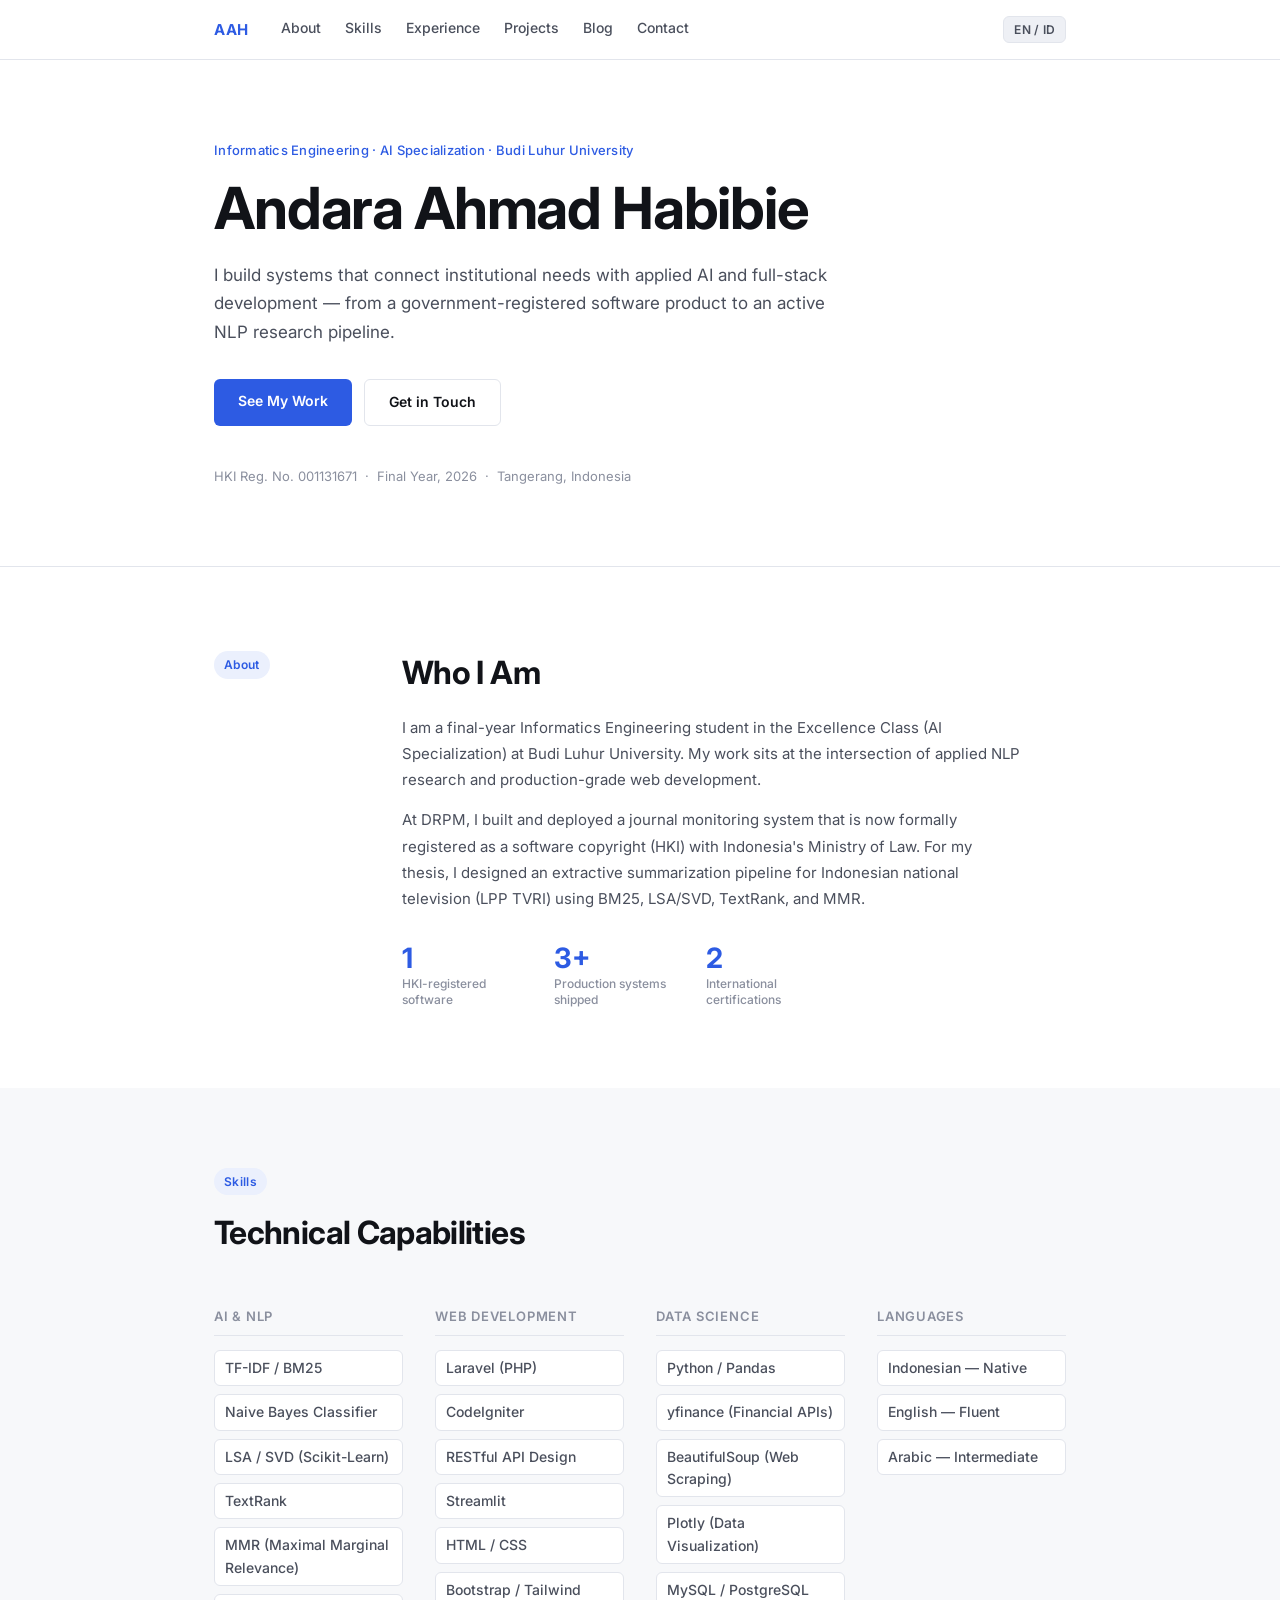
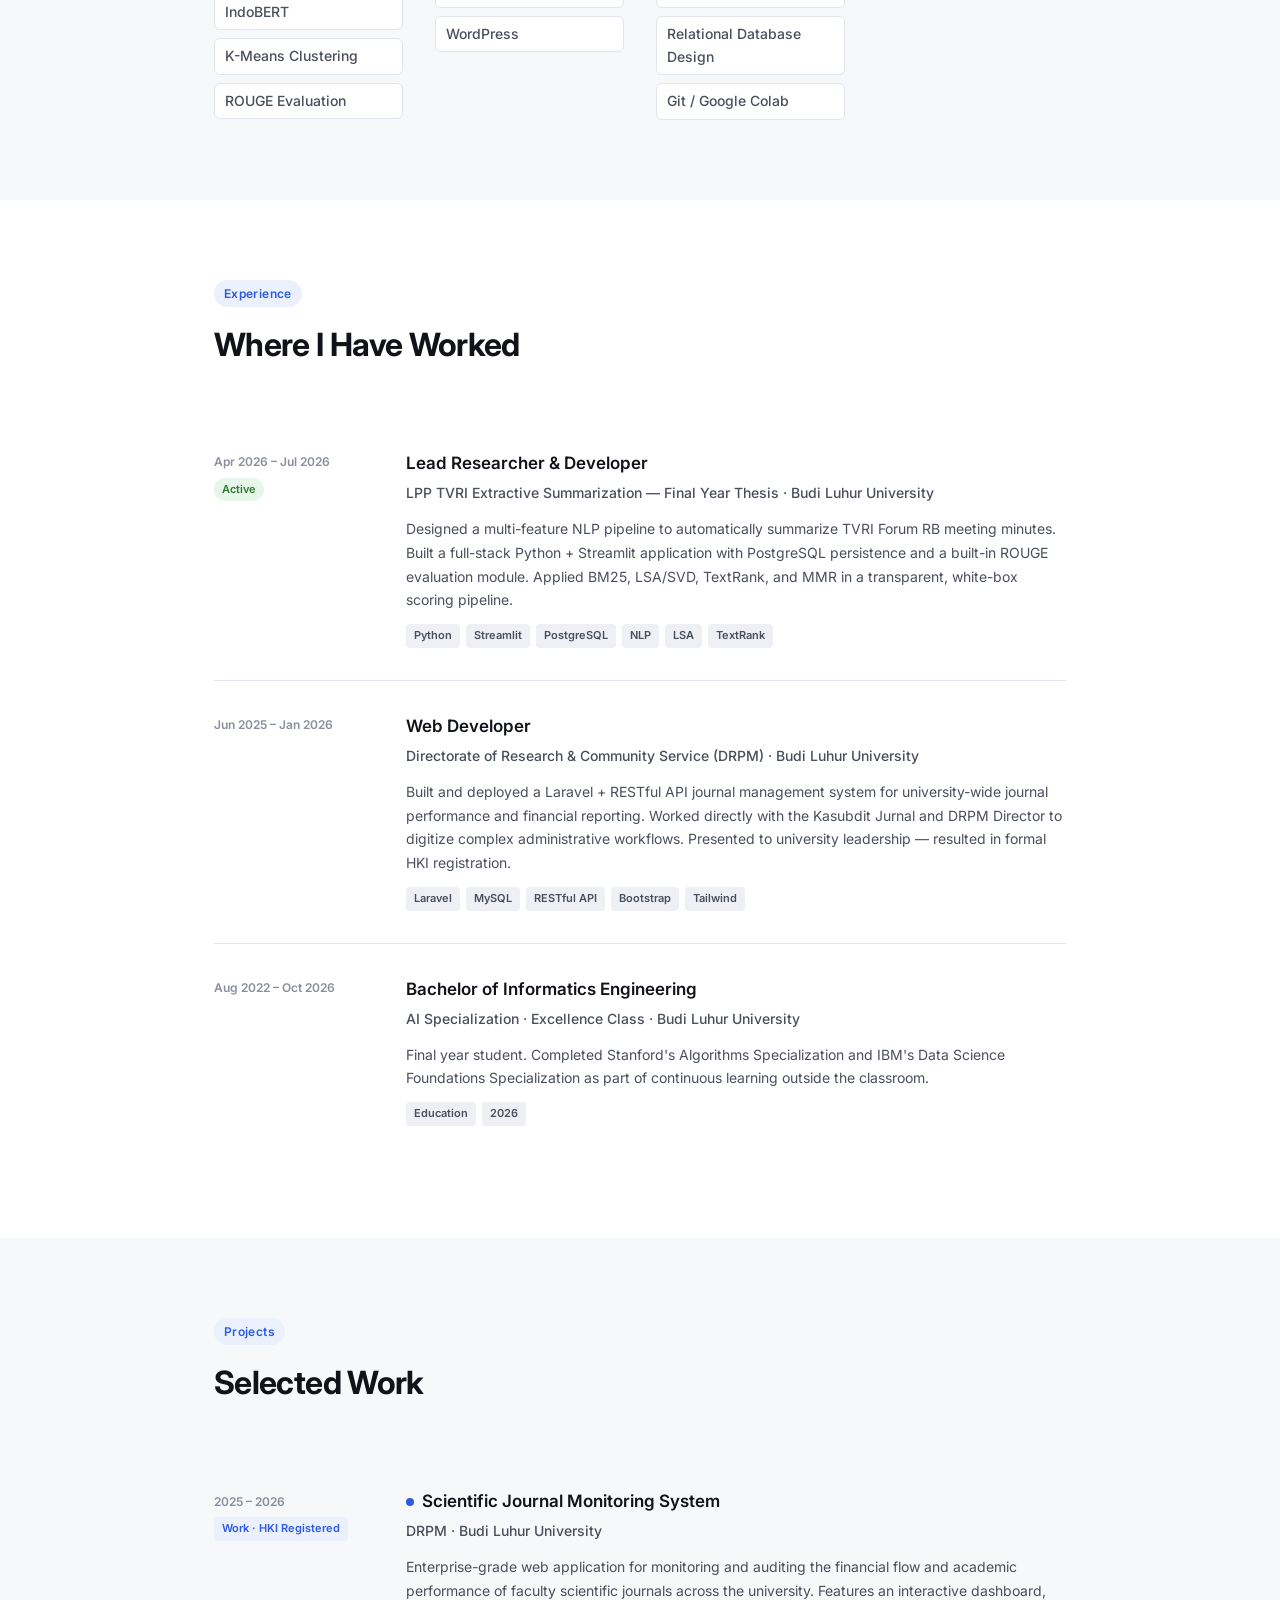
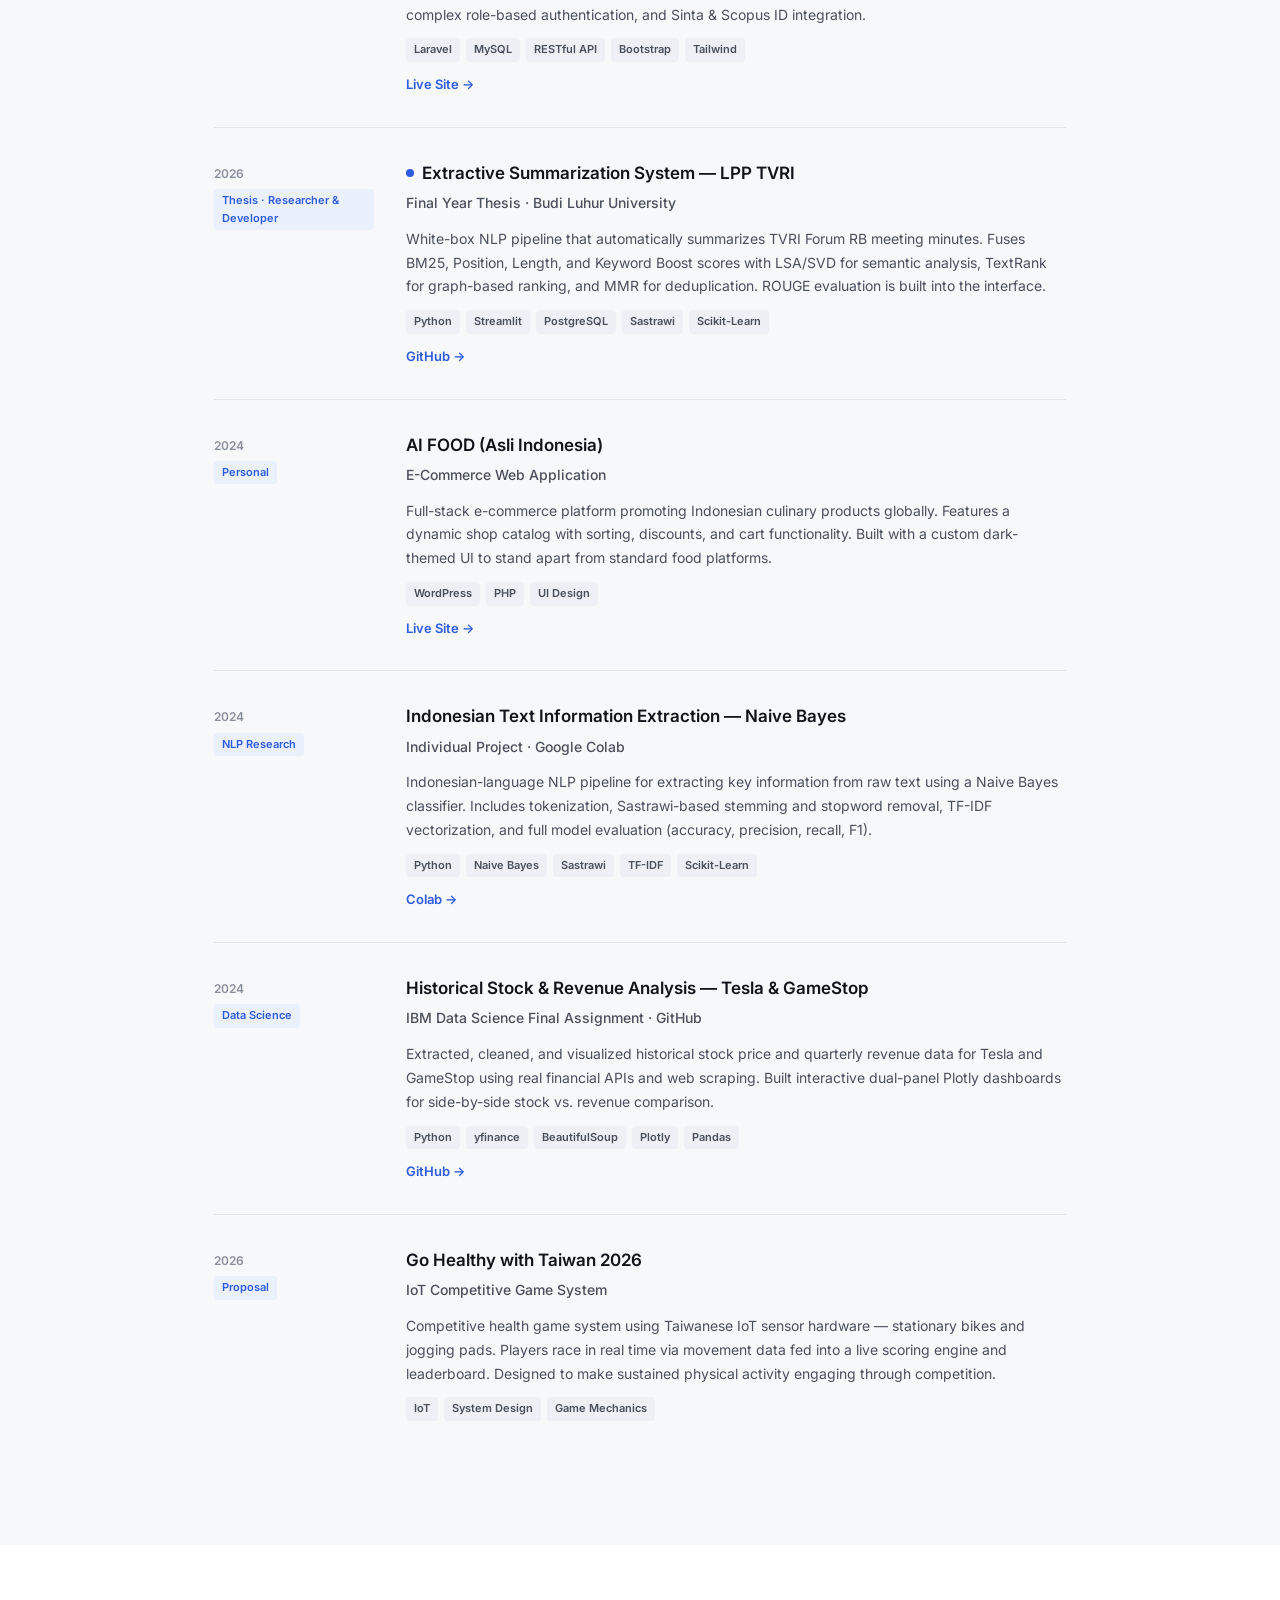
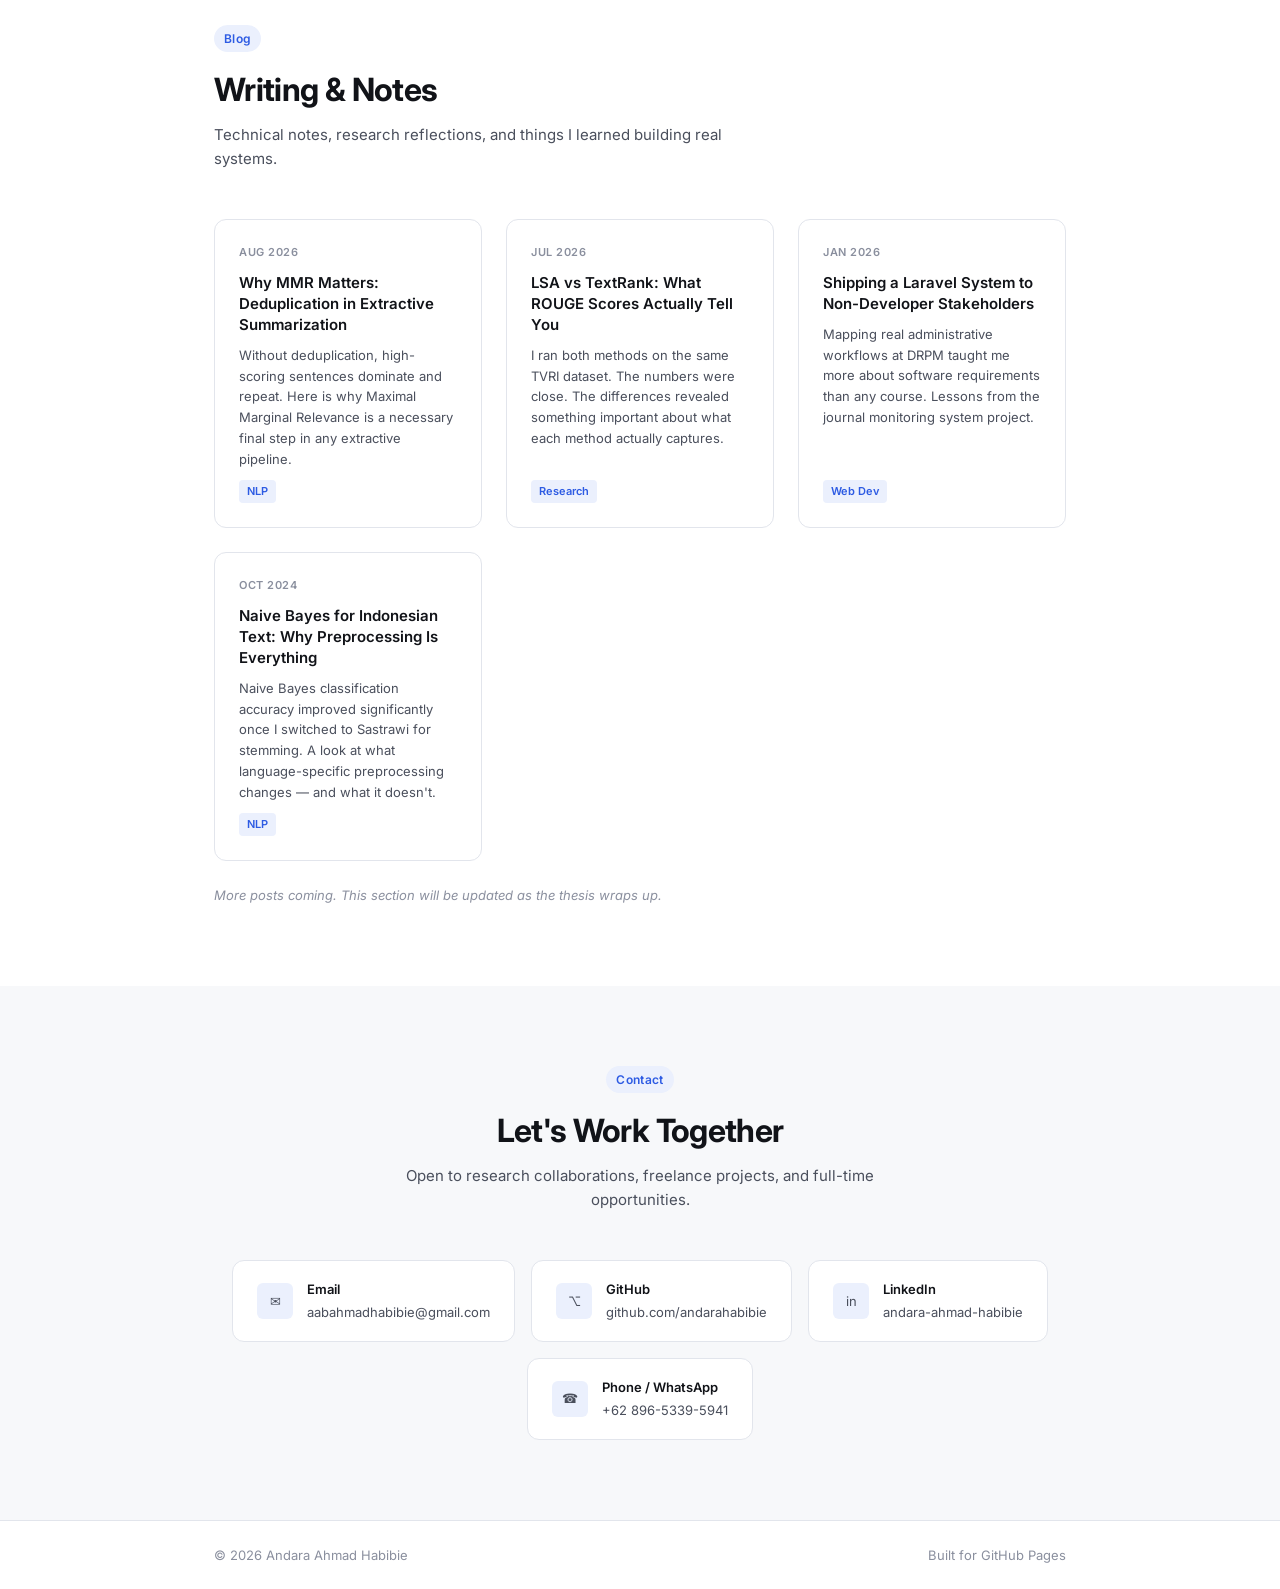
==== commit 5eb91a6e: "Update timeline periods and project type in index.html" ====
--- a/index.html
+++ b/index.html
@@ -171,7 +171,7 @@
 
           <div class="timeline-item">
             <div class="tl-meta">
-              <span class="tl-period">Jun 2026 – Present</span>
+              <span class="tl-period">Apr 2026 – Jul 2026</span>
               <span class="tl-badge current" data-en="Active" data-id="Aktif">Active</span>
             </div>
             <div class="tl-body">
@@ -202,7 +202,7 @@
 
           <div class="timeline-item">
             <div class="tl-meta">
-              <span class="tl-period">Aug 2022 – Present</span>
+              <span class="tl-period">Aug 2022 – Oct 2026</span>
             </div>
             <div class="tl-body">
               <h3 data-en="Bachelor of Informatics Engineering" data-id="S1 Teknik Informatika">Bachelor of Informatics Engineering</h3>
@@ -250,7 +250,7 @@
           <article class="project-item featured">
             <div class="proj-meta">
               <span class="proj-year">2026</span>
-              <span class="proj-type" data-en="Thesis · Active Research" data-id="Skripsi · Riset Aktif">Thesis · Active Research</span>
+              <span class="proj-type" data-en="Thesis · Researcher & Developer" data-id="Skripsi · Riset Aktif">Thesis · Researcher & Developer</span>
             </div>
             <div class="proj-content">
               <h3>Extractive Summarization System — LPP TVRI</h3>
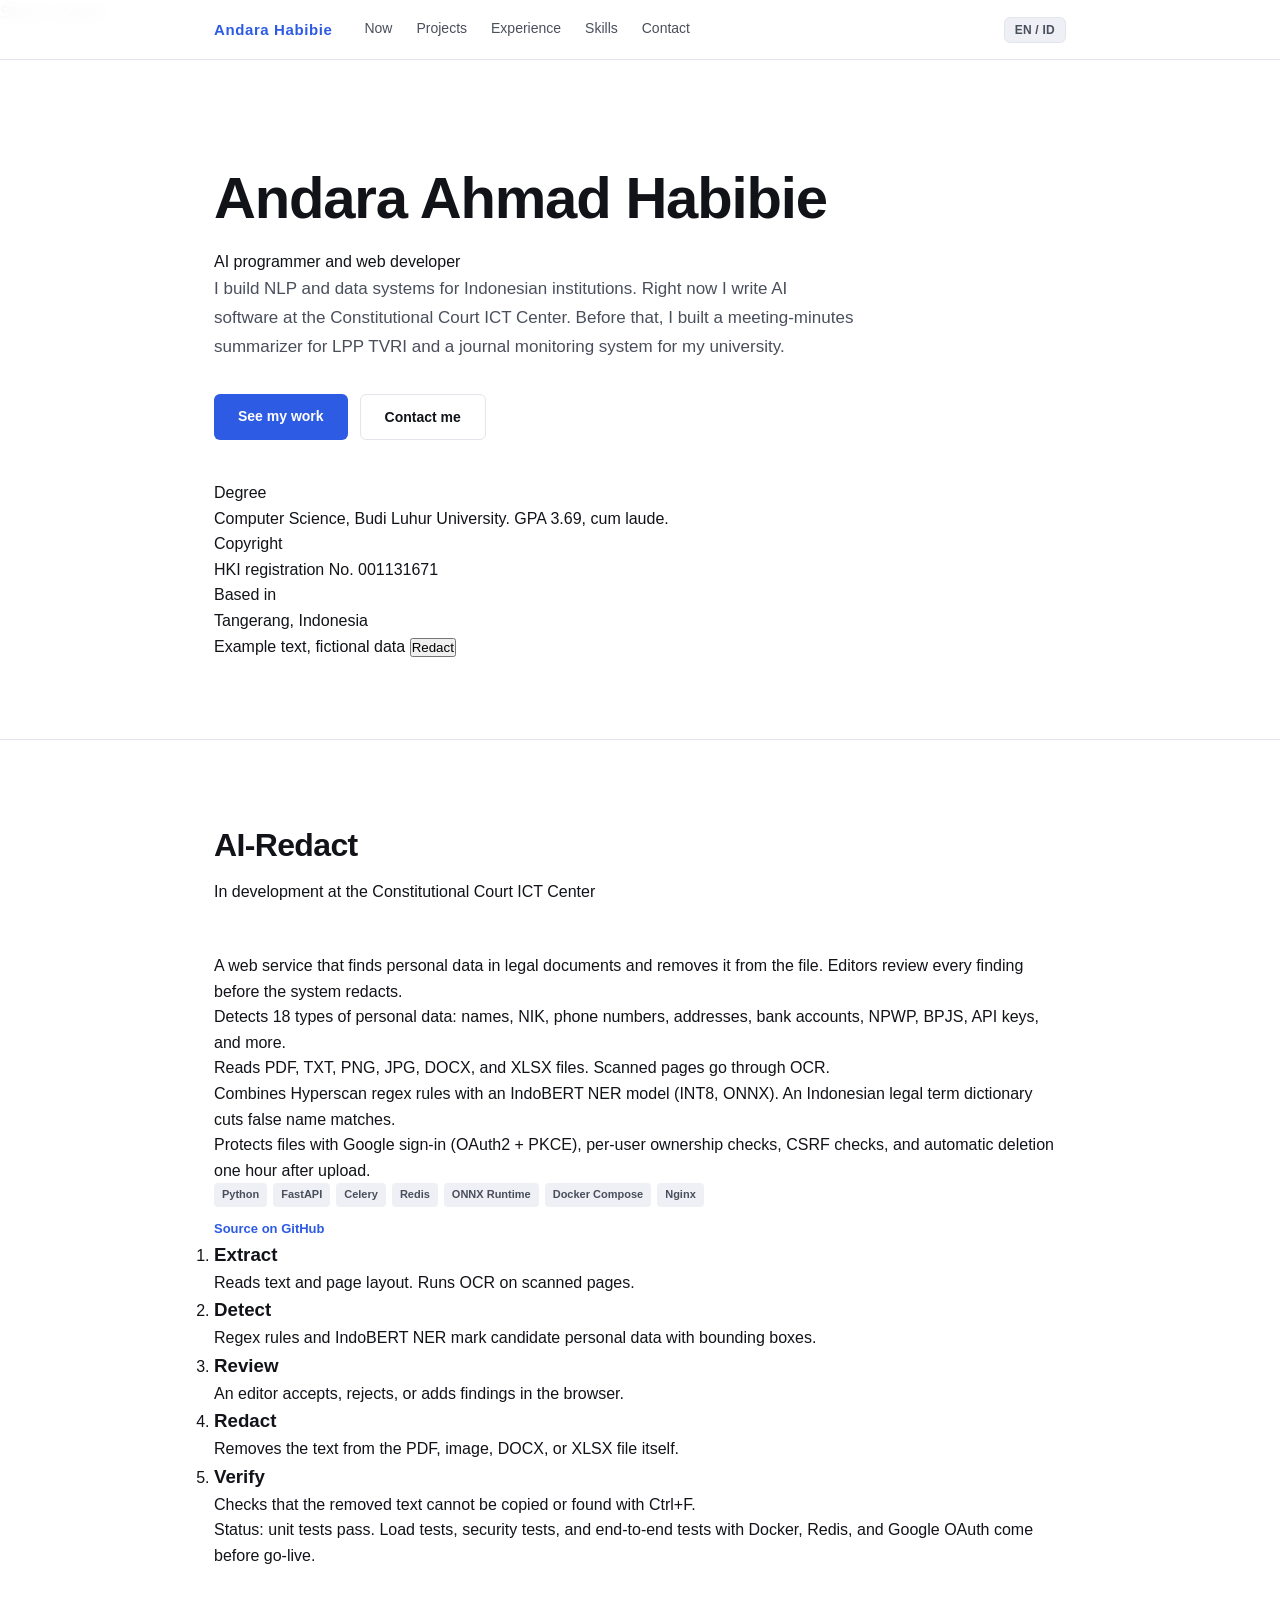
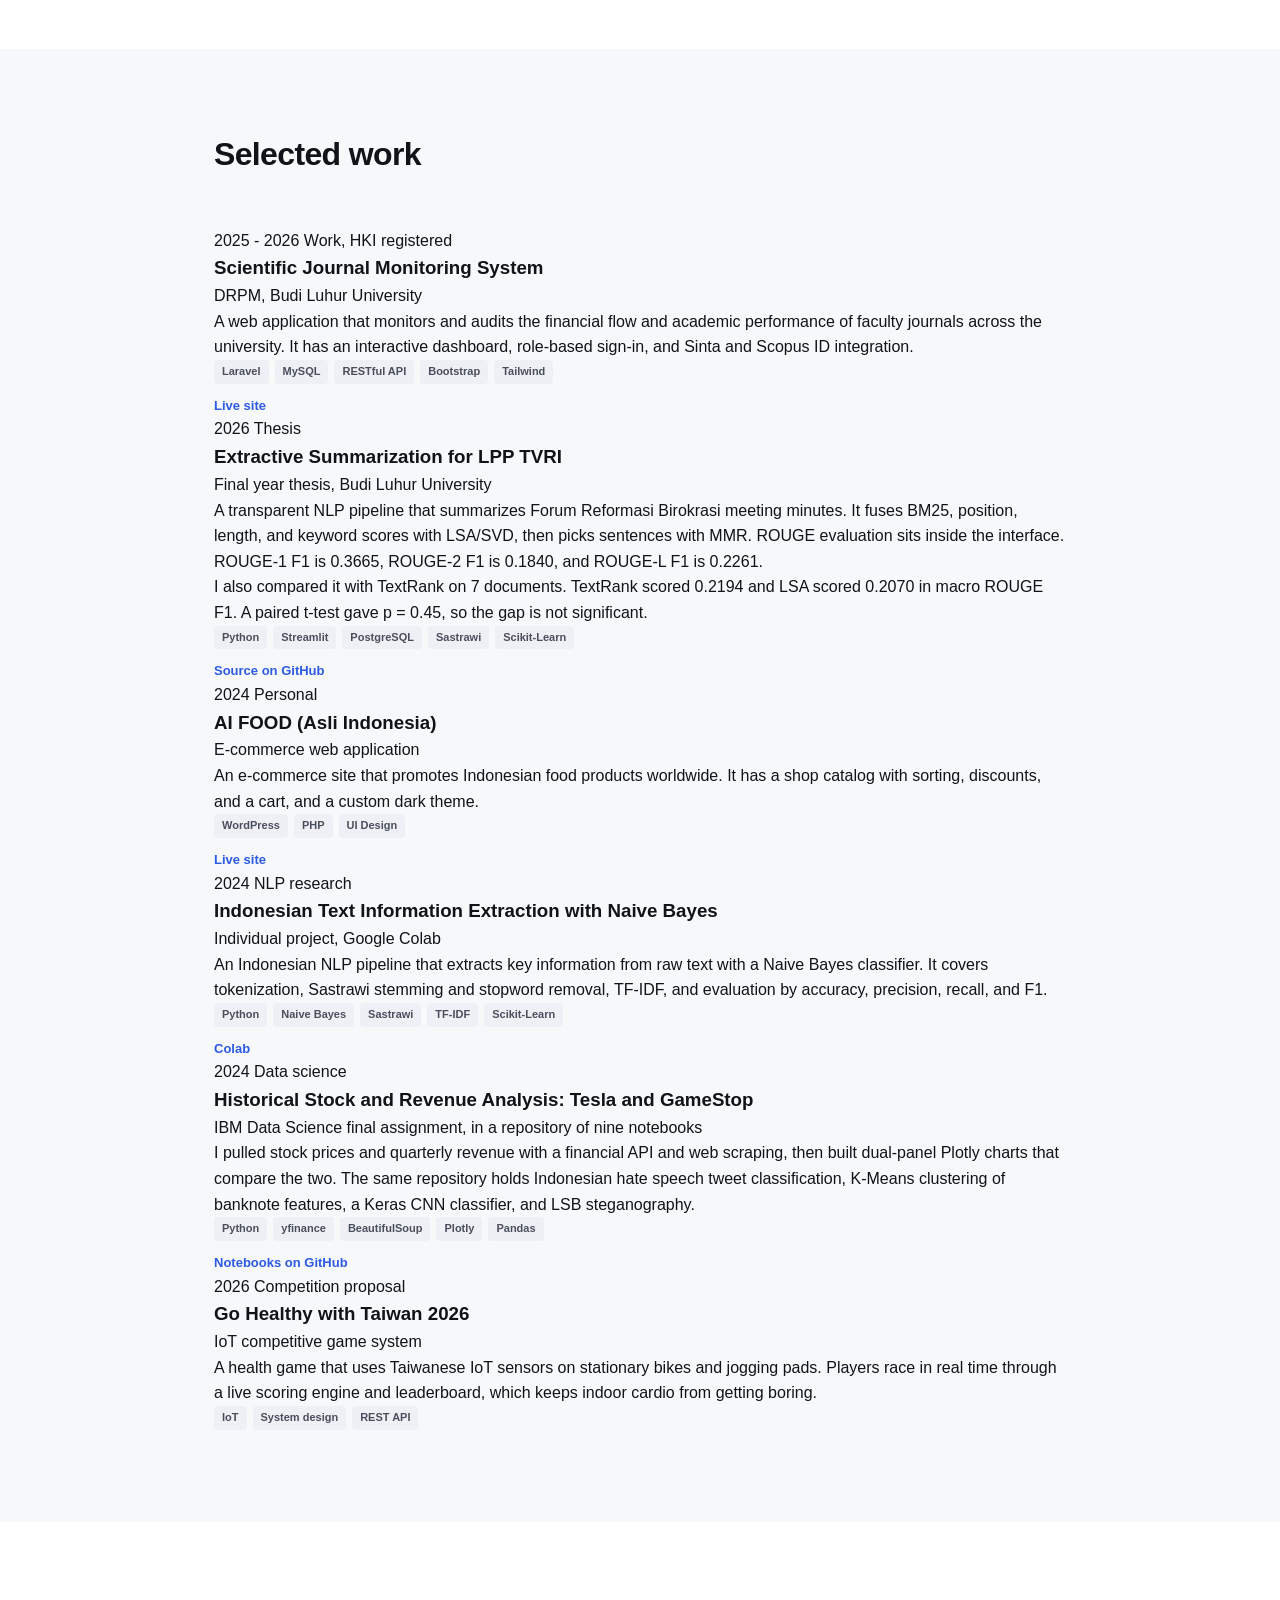
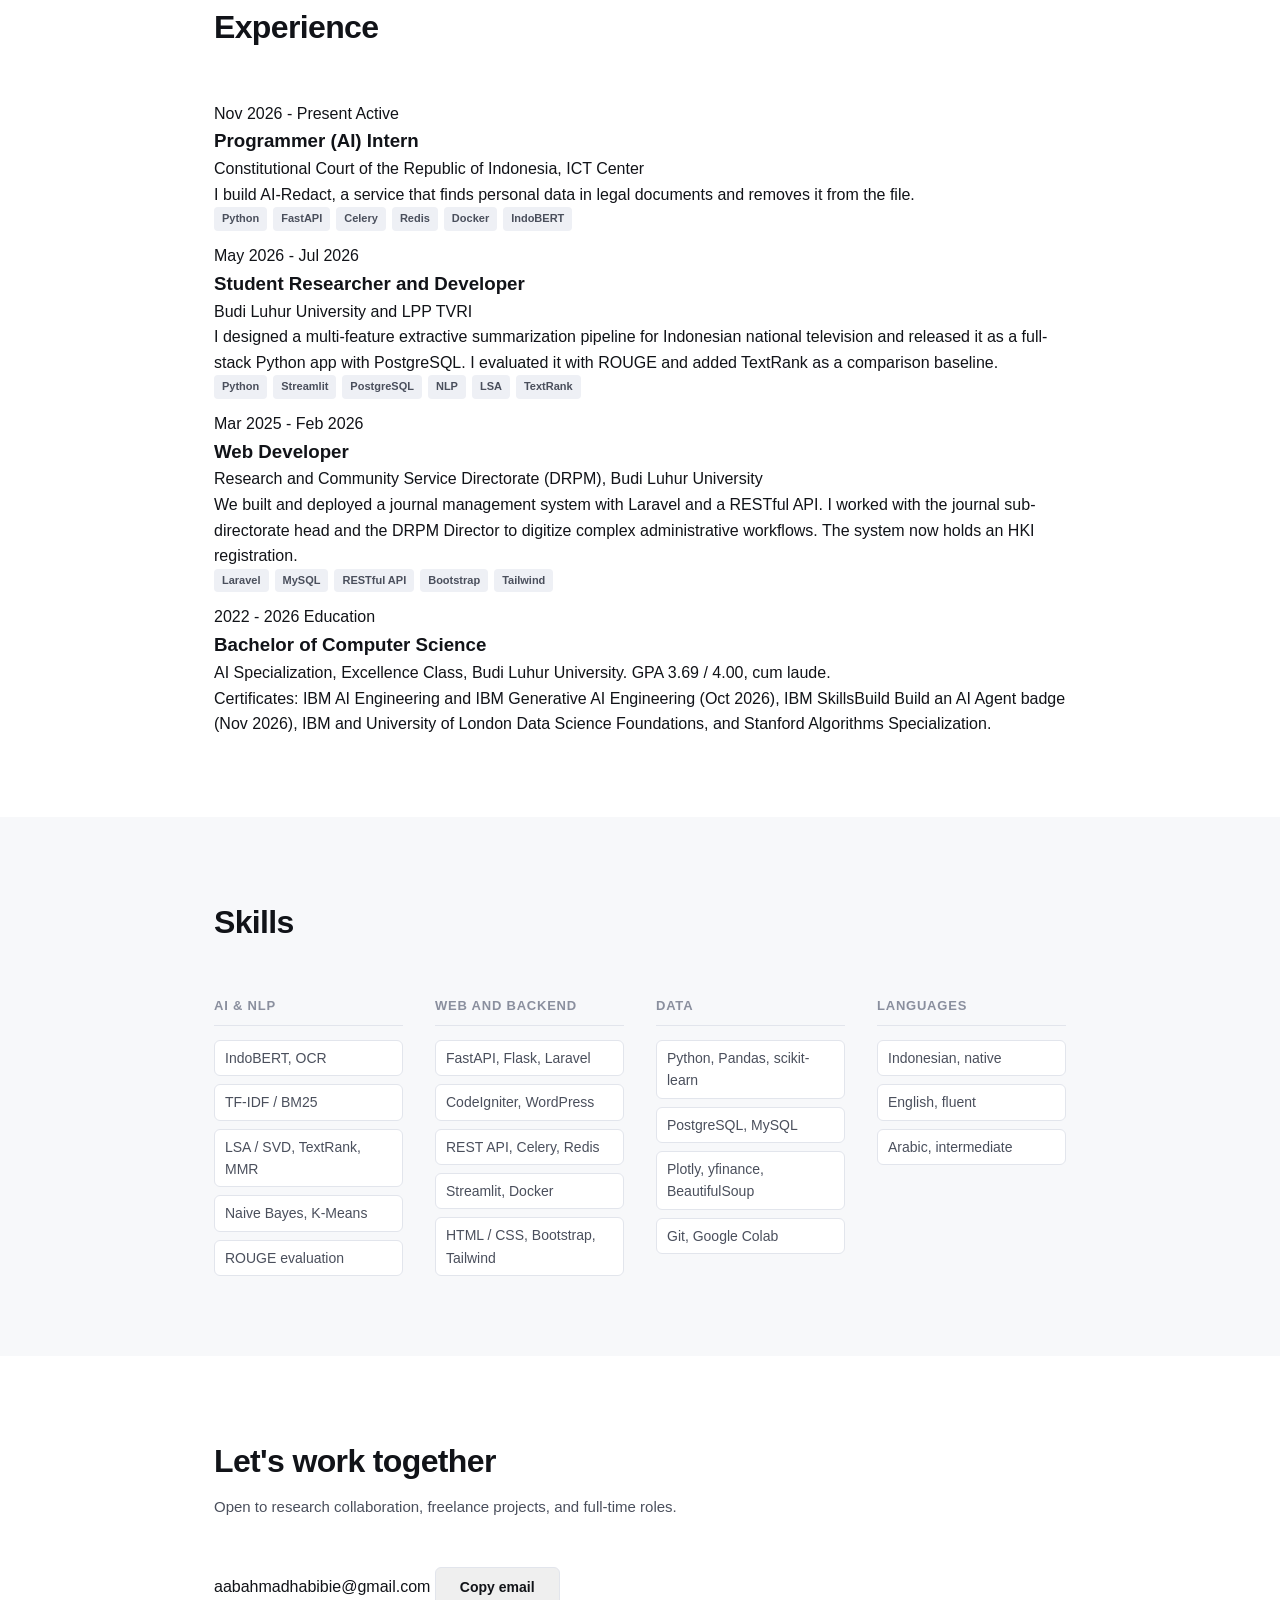
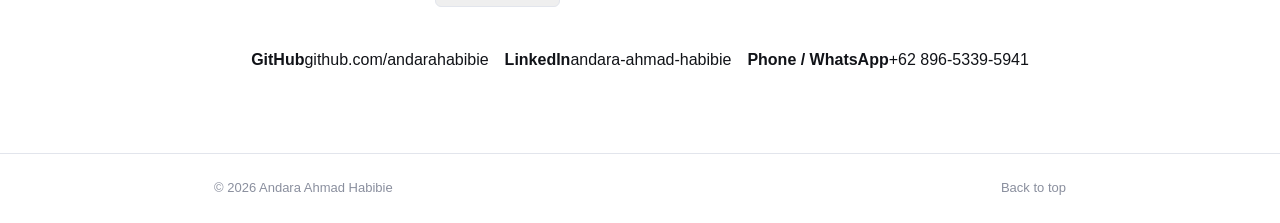
==== commit f91c1dc5: "Update print statement from 'Hello' to 'Goodbye'" ====
--- a/index.html
+++ b/index.html
@@ -3,442 +3,371 @@
 <head>
   <meta charset="UTF-8" />
   <meta name="viewport" content="width=device-width, initial-scale=1.0" />
-  <title>Andara Ahmad Habibie — AI & Web Developer</title>
-  <meta name="description" content="Informatics Engineering student specializing in AI and NLP. Full-stack web developer. Budi Luhur University." />
+  <title>Andara Ahmad Habibie | AI Programmer and Web Developer</title>
+  <meta name="description" content="Andara Ahmad Habibie builds NLP and data systems for Indonesian institutions. AI-Redact, LPP TVRI meeting-minutes summarizer, HKI-registered journal monitoring system." />
+  <meta name="color-scheme" content="light dark" />
   <link rel="preconnect" href="https://fonts.googleapis.com" />
   <link rel="preconnect" href="https://fonts.gstatic.com" crossorigin />
-  <link href="https://fonts.googleapis.com/css2?family=Inter:wght@300;400;500;600;700&display=swap" rel="stylesheet" />
+  <link href="https://fonts.googleapis.com/css2?family=Familjen+Grotesk:wght@500;600;700&family=Hanken+Grotesk:wght@400;500;600&display=swap" rel="stylesheet" />
   <link rel="stylesheet" href="style.css" />
 </head>
 <body>
+  <a class="skip" href="#main" data-en="Skip to content" data-id="Langsung ke konten">Skip to content</a>
 
   <!-- NAV -->
   <header id="nav">
     <div class="nav-inner">
-      <a href="#hero" class="nav-logo">AAH</a>
-      <nav class="nav-links">
-        <a href="#about"      data-en="About"      data-id="Tentang">About</a>
+      <a href="#hero" class="nav-logo">Andara Habibie</a>
+      <nav class="nav-links" aria-label="Main">
+        <a href="#now"        data-en="Now"        data-id="Saat Ini">Now</a>
+        <a href="#projects"   data-en="Projects"   data-id="Proyek">Projects</a>
+        <a href="#experience" data-en="Experience" data-id="Pengalaman">Experience</a>
         <a href="#skills"     data-en="Skills"     data-id="Keahlian">Skills</a>
-        <a href="#experience" data-en="Experience" data-id="Pengalaman">Experience</a>
-        <a href="#projects"   data-en="Projects"   data-id="Proyek">Projects</a>
-        <a href="#blog"       data-en="Blog"       data-id="Tulisan">Blog</a>
         <a href="#contact"    data-en="Contact"    data-id="Kontak">Contact</a>
       </nav>
       <div class="nav-right">
-        <button id="lang-toggle" aria-label="Toggle language">EN / ID</button>
-        <button id="menu-toggle" aria-label="Open menu" aria-expanded="false">
+        <button id="lang-toggle" type="button" aria-label="Switch language">EN / ID</button>
+        <button id="menu-toggle" type="button" aria-label="Open menu" aria-expanded="false" aria-controls="mobile-menu">
           <span></span><span></span><span></span>
         </button>
       </div>
     </div>
     <div id="mobile-menu">
-      <a href="#about"      data-en="About"      data-id="Tentang">About</a>
+      <a href="#now"        data-en="Now"        data-id="Saat Ini">Now</a>
+      <a href="#projects"   data-en="Projects"   data-id="Proyek">Projects</a>
+      <a href="#experience" data-en="Experience" data-id="Pengalaman">Experience</a>
       <a href="#skills"     data-en="Skills"     data-id="Keahlian">Skills</a>
-      <a href="#experience" data-en="Experience" data-id="Pengalaman">Experience</a>
-      <a href="#projects"   data-en="Projects"   data-id="Proyek">Projects</a>
-      <a href="#blog"       data-en="Blog"       data-id="Tulisan">Blog</a>
       <a href="#contact"    data-en="Contact"    data-id="Kontak">Contact</a>
     </div>
   </header>
 
-  <main>
+  <main id="main">
 
     <!-- HERO -->
-    <section id="hero">
-      <div class="container">
-        <p class="hero-eyebrow">
-          <span data-en="Informatics Engineering · AI Specialization · Budi Luhur University" data-id="Teknik Informatika · Spesialisasi AI · Universitas Budi Luhur">Informatics Engineering · AI Specialization · Budi Luhur University</span>
+    <section id="hero" class="hero">
+      <div class="container hero-grid">
+        <div class="hero-copy">
+          <h1>Andara Ahmad Habibie</h1>
+          <p class="hero-role" data-en="AI programmer and web developer" data-id="Programmer AI dan web developer">AI programmer and web developer</p>
+          <p class="hero-sub"
+             data-en="I build NLP and data systems for Indonesian institutions. Right now I write AI software at the Constitutional Court ICT Center. Before that, I built a meeting-minutes summarizer for LPP TVRI and a journal monitoring system for my university."
+             data-id="Saya membangun sistem NLP dan data untuk institusi di Indonesia. Saat ini saya menulis perangkat lunak AI di Pusat TIK Mahkamah Konstitusi. Sebelumnya, saya membuat peringkas notulensi rapat untuk LPP TVRI dan sistem monitoring jurnal untuk universitas saya.">
+            I build NLP and data systems for Indonesian institutions. Right now I make AI software at the Constitutional Court ICT Center. Before that, I built a meeting-minutes summarizer for LPP TVRI and a journal monitoring system for my university.
+          </p>
+          <div class="hero-actions">
+            <a href="#projects" class="btn-primary" data-en="See my work" data-id="Lihat proyek">See my work</a>
+            <a href="#contact"  class="btn-ghost"   data-en="Contact me" data-id="Hubungi saya">Contact me</a>
+          </div>
+          <dl class="hero-facts">
+            <div>
+              <dt data-en="Degree" data-id="Pendidikan">Degree</dt>
+              <dd data-en="Computer Science, Budi Luhur University. GPA 3.69, cum laude." data-id="Computer Science, Universitas Budi Luhur. IPK 3,69, cum laude.">Computer Science, Budi Luhur University. GPA 3.69, cum laude.</dd>
+            </div>
+            <div>
+              <dt data-en="Copyright" data-id="Hak cipta">Copyright</dt>
+              <dd data-en="HKI registration No. 001131671" data-id="Pendaftaran HKI No. 001131671">HKI registration No. 001131671</dd>
+            </div>
+            <div>
+              <dt data-en="Based in" data-id="Domisili">Based in</dt>
+              <dd>Tangerang, Indonesia</dd>
+            </div>
+          </dl>
+        </div>
+
+        <figure class="demo" aria-labelledby="demo-title">
+          <div class="demo-head">
+            <span class="demo-note" data-en="Example text, fictional data" data-id="Teks contoh, data fiktif">Example text, fictional data</span>
+            <button id="redact-btn" type="button" aria-pressed="false">Redact</button>
+          </div>
+          <div class="demo-doc">
+            <p class="demo-title" id="demo-title"></p>
+            <p class="demo-body" id="demo-body"></p>
+          </div>
+          <figcaption class="demo-foot" id="demo-msg" role="status"></figcaption>
+        </figure>
+      </div>
+    </section>
+
+    <!-- NOW: AI-REDACT -->
+    <section id="now" class="section">
+      <div class="container">
+        <div class="section-header">
+          <h2>AI-Redact</h2>
+          <p class="status-pill" data-en="In development at the Constitutional Court ICT Center" data-id="Sedang dikembangkan di Pusat TIK Mahkamah Konstitusi">In development at the Constitutional Court ICT Center</p>
+        </div>
+        <div class="now-grid">
+          <div class="now-copy">
+            <p class="lead"
+               data-en="A web service that finds personal data in legal documents and removes it from the file. Editors review every finding before the system redacts."
+               data-id="Layanan web yang menemukan data pribadi di dokumen hukum dan menghapusnya dari berkas. Editor memeriksa setiap temuan sebelum sistem melakukan redaksi.">
+              A web service that finds personal data in legal documents and removes it from the file. Editors review every finding before the system redacts.
+            </p>
+            <ul class="facts">
+              <li data-en="Detects 18 types of personal data: names, NIK, phone numbers, addresses, bank accounts, NPWP, BPJS, API keys, and more."
+                  data-id="Mendeteksi 18 jenis data pribadi: nama, NIK, nomor telepon, alamat, rekening bank, NPWP, BPJS, API key, dan lainnya.">Detects 18 types of personal data: names, NIK, phone numbers, addresses, bank accounts, NPWP, BPJS, API keys, and more.</li>
+              <li data-en="Reads PDF, TXT, PNG, JPG, DOCX, and XLSX files. Scanned pages go through OCR."
+                  data-id="Membaca berkas PDF, TXT, PNG, JPG, DOCX, dan XLSX. Halaman hasil pindai diproses dengan OCR.">Reads PDF, TXT, PNG, JPG, DOCX, and XLSX files. Scanned pages go through OCR.</li>
+              <li data-en="Combines Hyperscan regex rules with an IndoBERT NER model (INT8, ONNX). An Indonesian legal term dictionary cuts false name matches."
+                  data-id="Menggabungkan aturan regex Hyperscan dengan model NER IndoBERT (INT8, ONNX). Kamus istilah hukum Indonesia mengurangi salah deteksi nama.">Combines Hyperscan regex rules with an IndoBERT NER model (INT8, ONNX). An Indonesian legal term dictionary cuts false name matches.</li>
+              <li data-en="Protects files with Google sign-in (OAuth2 + PKCE), per-user ownership checks, CSRF checks, and automatic deletion one hour after upload."
+                  data-id="Melindungi berkas dengan login Google (OAuth2 + PKCE), pemeriksaan kepemilikan per pengguna, pemeriksaan CSRF, dan penghapusan otomatis satu jam setelah unggah.">Protects files with Google sign-in (OAuth2 + PKCE), per-user ownership checks, CSRF checks, and automatic deletion one hour after upload.</li>
+            </ul>
+            <div class="proj-tags"><span>Python</span><span>FastAPI</span><span>Celery</span><span>Redis</span><span>ONNX Runtime</span><span>Docker Compose</span><span>Nginx</span></div>
+            <p class="proj-links"><a href="https://github.com/andarahabibie/AI-Redact" target="_blank" rel="noopener" data-en="Source on GitHub" data-id="Kode di GitHub">Source on GitHub</a></p>
+          </div>
+
+          <ol class="pipeline" aria-label="Pipeline">
+            <li><h3 data-en="Extract" data-id="Ekstraksi">Extract</h3><p data-en="Reads text and page layout. Runs OCR on scanned pages." data-id="Membaca teks dan tata letak halaman. Menjalankan OCR pada halaman hasil pindai.">Reads text and page layout. Runs OCR on scanned pages.</p></li>
+            <li><h3 data-en="Detect" data-id="Deteksi">Detect</h3><p data-en="Regex rules and IndoBERT NER mark candidate personal data with bounding boxes." data-id="Aturan regex dan NER IndoBERT menandai calon data pribadi lengkap dengan kotak pembatas.">Regex rules and IndoBERT NER mark candidate personal data with bounding boxes.</p></li>
+            <li><h3 data-en="Review" data-id="Tinjau">Review</h3><p data-en="An editor accepts, rejects, or adds findings in the browser." data-id="Editor menerima, menolak, atau menambah temuan di browser.">An editor accepts, rejects, or adds findings in the browser.</p></li>
+            <li><h3 data-en="Redact" data-id="Redaksi">Redact</h3><p data-en="Removes the text from the PDF, image, DOCX, or XLSX file itself." data-id="Menghapus teks dari berkas PDF, gambar, DOCX, atau XLSX itu sendiri.">Removes the text from the PDF, image, DOCX, or XLSX file itself.</p></li>
+            <li><h3 data-en="Verify" data-id="Verifikasi">Verify</h3><p data-en="Checks that the removed text cannot be copied or found with Ctrl+F." data-id="Memeriksa bahwa teks yang dihapus tidak bisa disalin atau dicari dengan Ctrl+F.">Checks that the removed text cannot be copied or found with Ctrl+F.</p></li>
+          </ol>
+        </div>
+        <p class="note"
+           data-en="Status: unit tests pass. Load tests, security tests, and end-to-end tests with Docker, Redis, and Google OAuth come before go-live."
+           data-id="Status: unit test lulus. Uji beban, uji keamanan, dan uji end-to-end dengan Docker, Redis, dan Google OAuth dilakukan sebelum go-live.">
+          Status: unit tests pass. Load tests, security tests, and end-to-end tests with Docker, Redis, and Google OAuth come before go-live.
         </p>
-        <h1>Andara Ahmad Habibie</h1>
-        <p class="hero-sub"
-           data-en="I build systems that connect institutional needs with applied AI and full-stack development — from a government-registered software product to an active NLP research pipeline."
-           data-id="Saya membangun sistem yang menghubungkan kebutuhan institusi dengan AI terapan dan pengembangan full-stack — dari produk perangkat lunak terdaftar pemerintah hingga pipeline riset NLP aktif.">
-          I build systems that connect institutional needs with applied AI and full-stack development — from a government-registered software product to an active NLP research pipeline.
-        </p>
-        <div class="hero-actions">
-          <a href="#projects" class="btn-primary" data-en="See My Work" data-id="Lihat Proyek">See My Work</a>
-          <a href="#contact"  class="btn-ghost"   data-en="Get in Touch" data-id="Hubungi Saya">Get in Touch</a>
-        </div>
-        <div class="hero-meta">
-          <span>HKI Reg. No. 001131671</span>
-          <span>·</span>
-          <span data-en="Final Year, 2026" data-id="Tingkat Akhir, 2026">Final Year, 2026</span>
-          <span>·</span>
-          <span>Tangerang, Indonesia</span>
-        </div>
-      </div>
-    </section>
-
-    <!-- ABOUT -->
-    <section id="about">
-      <div class="container two-col">
-        <div class="about-label-col">
-          <span class="section-tag" data-en="About" data-id="Tentang">About</span>
-        </div>
-        <div class="about-content-col">
-          <h2 data-en="Who I Am" data-id="Siapa Saya">Who I Am</h2>
-          <p data-en="I am a final-year Informatics Engineering student in the Excellence Class (AI Specialization) at Budi Luhur University. My work sits at the intersection of applied NLP research and production-grade web development."
-             data-id="Saya adalah mahasiswa Teknik Informatika tingkat akhir di Kelas Unggulan (Spesialisasi AI) Universitas Budi Luhur. Pekerjaan saya berada di persimpangan riset NLP terapan dan pengembangan web skala produksi.">
-            I am a final-year Informatics Engineering student in the Excellence Class (AI Specialization) at Budi Luhur University. My work sits at the intersection of applied NLP research and production-grade web development.
-          </p>
-          <p data-en="At DRPM, I built and deployed a journal monitoring system that is now formally registered as a software copyright (HKI) with Indonesia's Ministry of Law. For my thesis, I designed an extractive summarization pipeline for Indonesian national television (LPP TVRI) using BM25, LSA/SVD, TextRank, and MMR."
-             data-id="Di DRPM, saya membangun dan men-deploy sistem monitoring jurnal yang kini terdaftar sebagai hak cipta perangkat lunak (HKI) di Kementerian Hukum RI. Untuk skripsi, saya merancang pipeline peringkasan ekstraktif untuk televisi nasional Indonesia (LPP TVRI) menggunakan BM25, LSA/SVD, TextRank, dan MMR.">
-            At DRPM, I built and deployed a journal monitoring system that is now formally registered as a software copyright (HKI) with Indonesia's Ministry of Law. For my thesis, I designed an extractive summarization pipeline for Indonesian national television (LPP TVRI) using BM25, LSA/SVD, TextRank, and MMR.
-          </p>
-          <div class="about-facts">
-            <div class="fact">
-              <strong>1</strong>
-              <span data-en="HKI-registered software" data-id="Perangkat lunak HKI">HKI-registered software</span>
-            </div>
-            <div class="fact">
-              <strong>3+</strong>
-              <span data-en="Production systems shipped" data-id="Sistem produksi yang diluncurkan">Production systems shipped</span>
-            </div>
-            <div class="fact">
-              <strong>2</strong>
-              <span data-en="International certifications" data-id="Sertifikasi internasional">International certifications</span>
-            </div>
-          </div>
+      </div>
+    </section>
+
+    <!-- PROJECTS -->
+    <section id="projects" class="section alt-bg">
+      <div class="container">
+        <div class="section-header">
+          <h2 data-en="Selected work" data-id="Proyek pilihan">Selected work</h2>
+        </div>
+        <div class="rows">
+
+          <article class="row featured">
+            <div class="row-meta">
+              <span class="row-year">2025 - 2026</span>
+              <span data-en="Work, HKI registered" data-id="Pekerjaan, terdaftar HKI">Work, HKI registered</span>
+            </div>
+            <div class="row-body">
+              <h3 data-en="Scientific Journal Monitoring System" data-id="Sistem Monitoring Jurnal Ilmiah">Scientific Journal Monitoring System</h3>
+              <p class="row-org" data-en="DRPM, Budi Luhur University" data-id="DRPM, Universitas Budi Luhur">DRPM, Budi Luhur University</p>
+              <p data-en="A web application that monitors and audits the financial flow and academic performance of faculty journals across the university. It has an interactive dashboard, role-based sign-in, and Sinta and Scopus ID integration."
+                 data-id="Aplikasi web untuk memonitor dan mengaudit aliran keuangan dan kinerja akademik jurnal fakultas di seluruh universitas. Dilengkapi dashboard interaktif, login berbasis peran, dan integrasi ID Sinta dan Scopus.">A web application that monitors and audits the financial flow and academic performance of faculty journals across the university. It has an interactive dashboard, role-based sign-in, and Sinta and Scopus ID integration.</p>
+              <div class="proj-tags"><span>Laravel</span><span>MySQL</span><span>RESTful API</span><span>Bootstrap</span><span>Tailwind</span></div>
+              <p class="proj-links"><a href="https://monitoringjurnal.budiluhur.ac.id" target="_blank" rel="noopener" data-en="Live site" data-id="Situs langsung">Live site</a></p>
+            </div>
+          </article>
+
+          <article class="row featured">
+            <div class="row-meta">
+              <span class="row-year">2026</span>
+              <span data-en="Thesis" data-id="Skripsi">Thesis</span>
+            </div>
+            <div class="row-body">
+              <h3 data-en="Extractive Summarization for LPP TVRI" data-id="Peringkasan Ekstraktif untuk LPP TVRI">Extractive Summarization for LPP TVRI</h3>
+              <p class="row-org" data-en="Final year thesis, Budi Luhur University" data-id="Skripsi, Universitas Budi Luhur">Final year thesis, Budi Luhur University</p>
+              <p data-en="A transparent NLP pipeline that summarizes Forum Reformasi Birokrasi meeting minutes. It fuses BM25, position, length, and keyword scores with LSA/SVD, then picks sentences with MMR. ROUGE evaluation sits inside the interface. ROUGE-1 F1 is 0.3665, ROUGE-2 F1 is 0.1840, and ROUGE-L F1 is 0.2261."
+                 data-id="Pipeline NLP transparan yang meringkas notulensi rapat Forum Reformasi Birokrasi. Menggabungkan skor BM25, posisi, panjang, dan kata kunci dengan LSA/SVD, lalu memilih kalimat dengan MMR. Evaluasi ROUGE ada di dalam antarmuka. ROUGE-1 F1 0,3665, ROUGE-2 F1 0,1840, dan ROUGE-L F1 0,2261.">A transparent NLP pipeline that summarizes Forum Reformasi Birokrasi meeting minutes. It fuses BM25, position, length, and keyword scores with LSA/SVD, then picks sentences with MMR. ROUGE evaluation sits inside the interface. ROUGE-1 F1 is 0.3665, ROUGE-2 F1 is 0.1840, and ROUGE-L F1 is 0.2261.</p>
+              <p data-en="I also compared it with TextRank on 7 documents. TextRank scored 0.2194 and LSA scored 0.2070 in macro ROUGE F1. A paired t-test gave p = 0.45, so the gap is not significant."
+                 data-id="Saya juga membandingkannya dengan TextRank pada 7 dokumen. Macro ROUGE F1 TextRank 0,2194 dan LSA 0,2070. Uji t berpasangan menghasilkan p = 0,45, jadi selisihnya tidak signifikan.">I also compared it with TextRank on 7 documents. TextRank scored 0.2194 and LSA scored 0.2070 in macro ROUGE F1. A paired t-test gave p = 0.45, so the gap is not significant.</p>
+              <div class="proj-tags"><span>Python</span><span>Streamlit</span><span>PostgreSQL</span><span>Sastrawi</span><span>Scikit-Learn</span></div>
+              <p class="proj-links"><a href="https://github.com/andarahabibie/mesin_peringkasan" target="_blank" rel="noopener" data-en="Source on GitHub" data-id="Kode di GitHub">Source on GitHub</a></p>
+            </div>
+          </article>
+
+          <article class="row">
+            <div class="row-meta">
+              <span class="row-year">2024</span>
+              <span data-en="Personal" data-id="Pribadi">Personal</span>
+            </div>
+            <div class="row-body">
+              <h3>AI FOOD (Asli Indonesia)</h3>
+              <p class="row-org" data-en="E-commerce web application" data-id="Aplikasi web e-commerce">E-commerce web application</p>
+              <p data-en="An e-commerce site that promotes Indonesian food products worldwide. It has a shop catalog with sorting, discounts, and a cart, and a custom dark theme."
+                 data-id="Situs e-commerce yang mempromosikan produk kuliner Indonesia ke seluruh dunia. Punya katalog toko dengan pengurutan, diskon, dan keranjang, serta tema gelap kustom.">An e-commerce site that promotes Indonesian food products worldwide. It has a shop catalog with sorting, discounts, and a cart, and a custom dark theme.</p>
+              <div class="proj-tags"><span>WordPress</span><span>PHP</span><span>UI Design</span></div>
+              <p class="proj-links"><a href="https://aifood.liveblog365.com" target="_blank" rel="noopener" data-en="Live site" data-id="Situs langsung">Live site</a></p>
+            </div>
+          </article>
+
+          <article class="row">
+            <div class="row-meta">
+              <span class="row-year">2024</span>
+              <span data-en="NLP research" data-id="Riset NLP">NLP research</span>
+            </div>
+            <div class="row-body">
+              <h3 data-en="Indonesian Text Information Extraction with Naive Bayes" data-id="Ekstraksi Informasi Teks Indonesia dengan Naive Bayes">Indonesian Text Information Extraction with Naive Bayes</h3>
+              <p class="row-org" data-en="Individual project, Google Colab" data-id="Proyek individu, Google Colab">Individual project, Google Colab</p>
+              <p data-en="An Indonesian NLP pipeline that extracts key information from raw text with a Naive Bayes classifier. It covers tokenization, Sastrawi stemming and stopword removal, TF-IDF, and evaluation by accuracy, precision, recall, and F1."
+                 data-id="Pipeline NLP berbahasa Indonesia yang mengekstraksi informasi kunci dari teks mentah dengan classifier Naive Bayes. Mencakup tokenisasi, stemming dan penghapusan stopword dengan Sastrawi, TF-IDF, dan evaluasi akurasi, presisi, recall, dan F1.">An Indonesian NLP pipeline that extracts key information from raw text with a Naive Bayes classifier. It covers tokenization, Sastrawi stemming and stopword removal, TF-IDF, and evaluation by accuracy, precision, recall, and F1.</p>
+              <div class="proj-tags"><span>Python</span><span>Naive Bayes</span><span>Sastrawi</span><span>TF-IDF</span><span>Scikit-Learn</span></div>
+              <p class="proj-links"><a href="https://colab.research.google.com/drive/1UVVAp1uzLQ3LjupEk4mw1LQJBSTvTF1Y" target="_blank" rel="noopener">Colab</a></p>
+            </div>
+          </article>
+
+          <article class="row">
+            <div class="row-meta">
+              <span class="row-year">2024</span>
+              <span>Data science</span>
+            </div>
+            <div class="row-body">
+              <h3 data-en="Historical Stock and Revenue Analysis: Tesla and GameStop" data-id="Analisis Saham dan Pendapatan Historis: Tesla dan GameStop">Historical Stock and Revenue Analysis: Tesla and GameStop</h3>
+              <p class="row-org" data-en="IBM Data Science final assignment, in a repository of nine notebooks" data-id="Tugas akhir IBM Data Science, dalam repositori berisi sembilan notebook">IBM Data Science final assignment, in a repository of nine notebooks</p>
+              <p data-en="I pulled stock prices and quarterly revenue with a financial API and web scraping, then built dual-panel Plotly charts that compare the two. The same repository holds Indonesian hate speech tweet classification, K-Means clustering of banknote features, a Keras CNN classifier, and LSB steganography."
+                 data-id="Saya mengambil harga saham dan pendapatan kuartalan dengan API keuangan dan web scraping, lalu membuat grafik Plotly dua panel untuk membandingkannya. Repositori yang sama berisi klasifikasi tweet ujaran kebencian Indonesia, klasterisasi K-Means fitur uang kertas, classifier CNN Keras, dan steganografi LSB.">I pulled stock prices and quarterly revenue with a financial API and web scraping, then built dual-panel Plotly charts that compare the two. The same repository holds Indonesian hate speech tweet classification, K-Means clustering of banknote features, a Keras CNN classifier, and LSB steganography.</p>
+              <div class="proj-tags"><span>Python</span><span>yfinance</span><span>BeautifulSoup</span><span>Plotly</span><span>Pandas</span></div>
+              <p class="proj-links"><a href="https://github.com/andarahabibie/DataScienceToolsEcosystem" target="_blank" rel="noopener" data-en="Notebooks on GitHub" data-id="Notebook di GitHub">Notebooks on GitHub</a></p>
+            </div>
+          </article>
+
+          <article class="row">
+            <div class="row-meta">
+              <span class="row-year">2026</span>
+              <span data-en="Competition proposal" data-id="Proposal lomba">Competition proposal</span>
+            </div>
+            <div class="row-body">
+              <h3>Go Healthy with Taiwan 2026</h3>
+              <p class="row-org" data-en="IoT competitive game system" data-id="Sistem game kompetitif IoT">IoT competitive game system</p>
+              <p data-en="A health game that uses Taiwanese IoT sensors on stationary bikes and jogging pads. Players race in real time through a live scoring engine and leaderboard, which keeps indoor cardio from getting boring."
+                 data-id="Game kesehatan yang memakai sensor IoT Taiwan pada sepeda statis dan bantalan jogging. Pemain berlomba secara real time lewat mesin skor dan papan peringkat langsung, sehingga kardio dalam ruangan tidak membosankan.">A health game that uses Taiwanese IoT sensors on stationary bikes and jogging pads. Players race in real time through a live scoring engine and leaderboard, which keeps indoor cardio from getting boring.</p>
+              <div class="proj-tags"><span>IoT</span><span>System design</span><span>REST API</span></div>
+            </div>
+          </article>
+
+        </div>
+      </div>
+    </section>
+
+    <!-- EXPERIENCE -->
+    <section id="experience" class="section">
+      <div class="container">
+        <div class="section-header">
+          <h2 data-en="Experience" data-id="Pengalaman">Experience</h2>
+        </div>
+        <div class="rows">
+
+          <div class="row">
+            <div class="row-meta">
+              <span class="row-year" data-en="Nov 2026 - Present" data-id="Nov 2026 - Sekarang">Nov 2026 - Present</span>
+              <span class="badge" data-en="Active" data-id="Aktif">Active</span>
+            </div>
+            <div class="row-body">
+              <h3 data-en="Programmer (AI) Intern" data-id="Programmer (AI) Magang">Programmer (AI) Intern</h3>
+              <p class="row-org" data-en="Constitutional Court of the Republic of Indonesia, ICT Center" data-id="Mahkamah Konstitusi Republik Indonesia, Pusat TIK">Constitutional Court of the Republic of Indonesia, ICT Center</p>
+              <p data-en="I build AI-Redact, a service that finds personal data in legal documents and removes it from the file."
+                 data-id="Saya membangun AI-Redact, layanan yang menemukan data pribadi di dokumen hukum dan menghapusnya dari berkas.">I build AI-Redact, a service that finds personal data in legal documents and removes it from the file.</p>
+              <div class="proj-tags"><span>Python</span><span>FastAPI</span><span>Celery</span><span>Redis</span><span>Docker</span><span>IndoBERT</span></div>
+            </div>
+          </div>
+
+          <div class="row">
+            <div class="row-meta">
+              <span class="row-year" data-en="May 2026 - Jul 2026" data-id="Mei 2026 - Jul 2026">May 2026 - Jul 2026</span>
+            </div>
+            <div class="row-body">
+              <h3 data-en="Student Researcher and Developer" data-id="Peneliti Mahasiswa dan Developer">Student Researcher and Developer</h3>
+              <p class="row-org" data-en="Budi Luhur University and LPP TVRI" data-id="Universitas Budi Luhur dan LPP TVRI">Budi Luhur University and LPP TVRI</p>
+              <p data-en="I designed a multi-feature extractive summarization pipeline for Indonesian national television and released it as a full-stack Python app with PostgreSQL. I evaluated it with ROUGE and added TextRank as a comparison baseline."
+                 data-id="Saya merancang pipeline peringkasan ekstraktif multi-fitur untuk televisi nasional Indonesia dan merilisnya sebagai aplikasi Python full-stack dengan PostgreSQL. Saya mengevaluasinya dengan ROUGE dan menambahkan TextRank sebagai pembanding.">I designed a multi-feature extractive summarization pipeline for Indonesian national television and released it as a full-stack Python app with PostgreSQL. I evaluated it with ROUGE and added TextRank as a comparison baseline.</p>
+              <div class="proj-tags"><span>Python</span><span>Streamlit</span><span>PostgreSQL</span><span>NLP</span><span>LSA</span><span>TextRank</span></div>
+            </div>
+          </div>
+
+          <div class="row">
+            <div class="row-meta">
+              <span class="row-year" data-en="Mar 2025 - Feb 2026" data-id="Mar 2025 - Feb 2026">Mar 2025 - Feb 2026</span>
+            </div>
+            <div class="row-body">
+              <h3>Web Developer</h3>
+              <p class="row-org" data-en="Research and Community Service Directorate (DRPM), Budi Luhur University" data-id="Direktorat Riset dan Pengabdian Masyarakat (DRPM), Universitas Budi Luhur">Research and Community Service Directorate (DRPM), Budi Luhur University</p>
+              <p data-en="We built and deployed a journal management system with Laravel and a RESTful API. I worked with the journal sub-directorate head and the DRPM Director to digitize complex administrative workflows. The system now holds an HKI registration."
+                 data-id="Kami membangun dan men-deploy sistem manajemen jurnal dengan Laravel dan RESTful API. Saya bekerja dengan Kasubdit Jurnal dan Direktur DRPM untuk mendigitalisasi alur kerja administrasi yang kompleks. Sistem ini kini terdaftar HKI.">We built and deployed a journal management system with Laravel and a RESTful API. I worked with the journal sub-directorate head and the DRPM Director to digitize complex administrative workflows. The system now holds an HKI registration.</p>
+              <div class="proj-tags"><span>Laravel</span><span>MySQL</span><span>RESTful API</span><span>Bootstrap</span><span>Tailwind</span></div>
+            </div>
+          </div>
+
+          <div class="row">
+            <div class="row-meta">
+              <span class="row-year">2022 - 2026</span>
+              <span data-en="Education" data-id="Pendidikan">Education</span>
+            </div>
+            <div class="row-body">
+              <h3 data-en="Bachelor of Computer Science" data-id="Sarjana Computer Science">Bachelor of Computer Science</h3>
+              <p class="row-org" data-en="AI Specialization, Excellence Class, Budi Luhur University. GPA 3.69 / 4.00, cum laude." data-id="Spesialisasi AI, Kelas Unggulan, Universitas Budi Luhur. IPK 3,69 / 4,00, cum laude.">AI Specialization, Excellence Class, Budi Luhur University. GPA 3.69 / 4.00, cum laude.</p>
+              <p data-en="Certificates: IBM AI Engineering and IBM Generative AI Engineering (Oct 2026), IBM SkillsBuild Build an AI Agent badge (Nov 2026), IBM and University of London Data Science Foundations, and Stanford Algorithms Specialization."
+                 data-id="Sertifikat: IBM AI Engineering dan IBM Generative AI Engineering (Okt 2026), lencana IBM SkillsBuild Build an AI Agent (Nov 2026), Data Science Foundations dari IBM dan University of London, serta Algorithms Specialization dari Stanford.">Certificates: IBM AI Engineering and IBM Generative AI Engineering (Oct 2026), IBM SkillsBuild Build an AI Agent badge (Nov 2026), IBM and University of London Data Science Foundations, and Stanford Algorithms Specialization.</p>
+            </div>
+          </div>
+
         </div>
       </div>
     </section>
 
     <!-- SKILLS -->
-    <section id="skills" class="alt-bg">
-      <div class="container">
-        <div class="section-header">
-          <span class="section-tag" data-en="Skills" data-id="Keahlian">Skills</span>
-          <h2 data-en="Technical Capabilities" data-id="Kemampuan Teknis">Technical Capabilities</h2>
+    <section id="skills" class="section alt-bg">
+      <div class="container">
+        <div class="section-header">
+          <h2 data-en="Skills" data-id="Keahlian">Skills</h2>
         </div>
         <div class="skills-grid">
           <div class="skill-group">
-            <h3 data-en="AI & NLP" data-id="AI & NLP">AI & NLP</h3>
+            <h3>AI &amp; NLP</h3>
             <ul>
+              <li>IndoBERT, OCR</li>
               <li>TF-IDF / BM25</li>
-              <li>Naive Bayes Classifier</li>
-              <li>LSA / SVD (Scikit-Learn)</li>
-              <li>TextRank</li>
-              <li>MMR (Maximal Marginal Relevance)</li>
-              <li>IndoBERT</li>
-              <li>K-Means Clustering</li>
-              <li>ROUGE Evaluation</li>
+              <li>LSA / SVD, TextRank, MMR</li>
+              <li>Naive Bayes, K-Means</li>
+              <li data-en="ROUGE evaluation" data-id="Evaluasi ROUGE">ROUGE evaluation</li>
             </ul>
           </div>
           <div class="skill-group">
-            <h3 data-en="Web Development" data-id="Pengembangan Web">Web Development</h3>
+            <h3 data-en="Web and backend" data-id="Web dan backend">Web and backend</h3>
             <ul>
-              <li>Laravel (PHP)</li>
-              <li>CodeIgniter</li>
-              <li>RESTful API Design</li>
-              <li>Streamlit</li>
-              <li>HTML / CSS</li>
-              <li>Bootstrap / Tailwind</li>
-              <li>WordPress</li>
+              <li>FastAPI, Flask, Laravel</li>
+              <li>CodeIgniter, WordPress</li>
+              <li>REST API, Celery, Redis</li>
+              <li>Streamlit, Docker</li>
+              <li>HTML / CSS, Bootstrap, Tailwind</li>
             </ul>
           </div>
           <div class="skill-group">
-            <h3 data-en="Data Science" data-id="Data Science">Data Science</h3>
+            <h3>Data</h3>
             <ul>
-              <li>Python / Pandas</li>
-              <li>yfinance (Financial APIs)</li>
-              <li>BeautifulSoup (Web Scraping)</li>
-              <li>Plotly (Data Visualization)</li>
-              <li>MySQL / PostgreSQL</li>
-              <li>Relational Database Design</li>
-              <li>Git / Google Colab</li>
+              <li>Python, Pandas, scikit-learn</li>
+              <li>PostgreSQL, MySQL</li>
+              <li>Plotly, yfinance, BeautifulSoup</li>
+              <li>Git, Google Colab</li>
             </ul>
           </div>
           <div class="skill-group">
             <h3 data-en="Languages" data-id="Bahasa">Languages</h3>
             <ul>
-              <li data-en="Indonesian — Native" data-id="Indonesia — Penutur Asli">Indonesian — Native</li>
-              <li data-en="English — Fluent" data-id="Inggris — Fasih">English — Fluent</li>
-              <li data-en="Arabic — Intermediate" data-id="Arab — Menengah">Arabic — Intermediate</li>
-            </ul>
-          </div>
-        </div>
-      </div>
-    </section>
-
-    <!-- EXPERIENCE -->
-    <section id="experience">
-      <div class="container">
-        <div class="section-header">
-          <span class="section-tag" data-en="Experience" data-id="Pengalaman">Experience</span>
-          <h2 data-en="Where I Have Worked" data-id="Tempat Saya Bekerja">Where I Have Worked</h2>
-        </div>
-        <div class="timeline">
-
-          <div class="timeline-item">
-            <div class="tl-meta">
-              <span class="tl-period">Apr 2026 – Jul 2026</span>
-              <span class="tl-badge current" data-en="Active" data-id="Aktif">Active</span>
-            </div>
-            <div class="tl-body">
-              <h3 data-en="Lead Researcher & Developer" data-id="Peneliti & Developer Utama">Lead Researcher & Developer</h3>
-              <p class="tl-org">LPP TVRI Extractive Summarization — Final Year Thesis · Budi Luhur University</p>
-              <p data-en="Designed a multi-feature NLP pipeline to automatically summarize TVRI Forum RB meeting minutes. Built a full-stack Python + Streamlit application with PostgreSQL persistence and a built-in ROUGE evaluation module. Applied BM25, LSA/SVD, TextRank, and MMR in a transparent, white-box scoring pipeline."
-                 data-id="Merancang pipeline NLP multi-fitur untuk meringkas notulen rapat Forum RB TVRI secara otomatis. Membangun aplikasi Python + Streamlit full-stack dengan persistensi PostgreSQL dan modul evaluasi ROUGE terintegrasi. Menerapkan BM25, LSA/SVD, TextRank, dan MMR dalam pipeline skoring transparan berbasis white-box.">
-                Designed a multi-feature NLP pipeline to automatically summarize TVRI Forum RB meeting minutes. Built a full-stack Python + Streamlit application with PostgreSQL persistence and a built-in ROUGE evaluation module. Applied BM25, LSA/SVD, TextRank, and MMR in a transparent, white-box scoring pipeline.
-              </p>
-              <div class="tl-tags"><span>Python</span><span>Streamlit</span><span>PostgreSQL</span><span>NLP</span><span>LSA</span><span>TextRank</span></div>
-            </div>
-          </div>
-
-          <div class="timeline-item">
-            <div class="tl-meta">
-              <span class="tl-period">Jun 2025 – Jan 2026</span>
-            </div>
-            <div class="tl-body">
-              <h3 data-en="Web Developer" data-id="Web Developer">Web Developer</h3>
-              <p class="tl-org">Directorate of Research & Community Service (DRPM) · Budi Luhur University</p>
-              <p data-en="Built and deployed a Laravel + RESTful API journal management system for university-wide journal performance and financial reporting. Worked directly with the Kasubdit Jurnal and DRPM Director to digitize complex administrative workflows. Presented to university leadership — resulted in formal HKI registration."
-                 data-id="Membangun dan men-deploy sistem manajemen jurnal berbasis Laravel + RESTful API untuk pelaporan kinerja dan keuangan jurnal universitas. Bekerja langsung dengan Kasubdit Jurnal dan Direktur DRPM untuk mendigitalisasi alur kerja administrasi yang kompleks. Dipresentasikan ke pimpinan universitas — menghasilkan pendaftaran HKI resmi.">
-                Built and deployed a Laravel + RESTful API journal management system for university-wide journal performance and financial reporting. Worked directly with the Kasubdit Jurnal and DRPM Director to digitize complex administrative workflows. Presented to university leadership — resulted in formal HKI registration.
-              </p>
-              <div class="tl-tags"><span>Laravel</span><span>MySQL</span><span>RESTful API</span><span>Bootstrap</span><span>Tailwind</span></div>
-            </div>
-          </div>
-
-          <div class="timeline-item">
-            <div class="tl-meta">
-              <span class="tl-period">Aug 2022 – Oct 2026</span>
-            </div>
-            <div class="tl-body">
-              <h3 data-en="Bachelor of Informatics Engineering" data-id="S1 Teknik Informatika">Bachelor of Informatics Engineering</h3>
-              <p class="tl-org" data-en="AI Specialization · Excellence Class · Budi Luhur University" data-id="Spesialisasi AI · Kelas Unggulan · Universitas Budi Luhur">AI Specialization · Excellence Class · Budi Luhur University</p>
-              <p data-en="Final year student. Completed Stanford's Algorithms Specialization and IBM's Data Science Foundations Specialization as part of continuous learning outside the classroom."
-                 data-id="Mahasiswa tingkat akhir. Menyelesaikan Algorithms Specialization dari Stanford dan Data Science Foundations dari IBM sebagai bagian dari pembelajaran berkelanjutan di luar kelas.">
-                Final year student. Completed Stanford's Algorithms Specialization and IBM's Data Science Foundations Specialization as part of continuous learning outside the classroom.
-              </p>
-              <div class="tl-tags"><span data-en="Education" data-id="Pendidikan">Education</span><span>2026</span></div>
-            </div>
-          </div>
-
-        </div>
-      </div>
-    </section>
-
-    <!-- PROJECTS -->
-    <section id="projects" class="alt-bg">
-      <div class="container">
-        <div class="section-header">
-          <span class="section-tag" data-en="Projects" data-id="Proyek">Projects</span>
-          <h2 data-en="Selected Work" data-id="Proyek Pilihan">Selected Work</h2>
-        </div>
-        <div class="projects-list">
-
-          <article class="project-item featured">
-            <div class="proj-meta">
-              <span class="proj-year">2025 – 2026</span>
-              <span class="proj-type" data-en="Work · HKI Registered" data-id="Pekerjaan · Terdaftar HKI">Work · HKI Registered</span>
-            </div>
-            <div class="proj-content">
-              <h3>Scientific Journal Monitoring System</h3>
-              <p class="proj-org">DRPM · Budi Luhur University</p>
-              <p data-en="Enterprise-grade web application for monitoring and auditing the financial flow and academic performance of faculty scientific journals across the university. Features an interactive dashboard, complex role-based authentication, and Sinta & Scopus ID integration."
-                 data-id="Aplikasi web skala enterprise untuk memonitor dan mengaudit aliran keuangan serta kinerja akademik jurnal ilmiah fakultas di seluruh universitas. Dilengkapi dashboard interaktif, autentikasi berbasis peran yang kompleks, dan integrasi ID Sinta & Scopus.">
-                Enterprise-grade web application for monitoring and auditing the financial flow and academic performance of faculty scientific journals across the university. Features an interactive dashboard, complex role-based authentication, and Sinta & Scopus ID integration.
-              </p>
-              <div class="proj-tags"><span>Laravel</span><span>MySQL</span><span>RESTful API</span><span>Bootstrap</span><span>Tailwind</span></div>
-              <div class="proj-links">
-                <a href="https://monitoringjurnal.budiluhur.ac.id" target="_blank" rel="noopener" data-en="Live Site →" data-id="Lihat Live →">Live Site →</a>
-              </div>
-            </div>
-          </article>
-
-          <article class="project-item featured">
-            <div class="proj-meta">
-              <span class="proj-year">2026</span>
-              <span class="proj-type" data-en="Thesis · Researcher & Developer" data-id="Skripsi · Riset Aktif">Thesis · Researcher & Developer</span>
-            </div>
-            <div class="proj-content">
-              <h3>Extractive Summarization System — LPP TVRI</h3>
-              <p class="proj-org">Final Year Thesis · Budi Luhur University</p>
-              <p data-en="White-box NLP pipeline that automatically summarizes TVRI Forum RB meeting minutes. Fuses BM25, Position, Length, and Keyword Boost scores with LSA/SVD for semantic analysis, TextRank for graph-based ranking, and MMR for deduplication. ROUGE evaluation is built into the interface."
-                 data-id="Pipeline NLP white-box yang secara otomatis meringkas notulen rapat Forum RB TVRI. Menggabungkan skor BM25, Posisi, Panjang, dan Keyword Boost dengan LSA/SVD untuk analisis semantik, TextRank untuk peringkat berbasis graf, dan MMR untuk deduplikasi. Evaluasi ROUGE terintegrasi dalam antarmuka.">
-                White-box NLP pipeline that automatically summarizes TVRI Forum RB meeting minutes. Fuses BM25, Position, Length, and Keyword Boost scores with LSA/SVD for semantic analysis, TextRank for graph-based ranking, and MMR for deduplication. ROUGE evaluation is built into the interface.
-              </p>
-              <div class="proj-tags"><span>Python</span><span>Streamlit</span><span>PostgreSQL</span><span>Sastrawi</span><span>Scikit-Learn</span></div>
-              <div class="proj-links">
-                <a href="https://github.com/andarahabibie/mesin_peringkasan" target="_blank" rel="noopener">GitHub →</a>
-              </div>
-            </div>
-          </article>
-
-          <article class="project-item">
-            <div class="proj-meta">
-              <span class="proj-year">2024</span>
-              <span class="proj-type" data-en="Personal" data-id="Pribadi">Personal</span>
-            </div>
-            <div class="proj-content">
-              <h3>AI FOOD (Asli Indonesia)</h3>
-              <p class="proj-org" data-en="E-Commerce Web Application" data-id="Aplikasi Web E-Commerce">E-Commerce Web Application</p>
-              <p data-en="Full-stack e-commerce platform promoting Indonesian culinary products globally. Features a dynamic shop catalog with sorting, discounts, and cart functionality. Built with a custom dark-themed UI to stand apart from standard food platforms."
-                 data-id="Platform e-commerce full-stack yang mempromosikan produk kuliner Indonesia ke seluruh dunia. Dilengkapi katalog toko dinamis dengan pengurutan, diskon, dan fitur keranjang belanja. Dibangun dengan UI bertema gelap kustom untuk membedakan dari platform kuliner standar.">
-                Full-stack e-commerce platform promoting Indonesian culinary products globally. Features a dynamic shop catalog with sorting, discounts, and cart functionality. Built with a custom dark-themed UI to stand apart from standard food platforms.
-              </p>
-              <div class="proj-tags"><span>WordPress</span><span>PHP</span><span>UI Design</span></div>
-              <div class="proj-links">
-                <a href="https://aifood.liveblog365.com" target="_blank" rel="noopener" data-en="Live Site →" data-id="Lihat Live →">Live Site →</a>
-              </div>
-            </div>
-          </article>
-
-          <article class="project-item">
-            <div class="proj-meta">
-              <span class="proj-year">2024</span>
-              <span class="proj-type" data-en="NLP Research" data-id="Riset NLP">NLP Research</span>
-            </div>
-            <div class="proj-content">
-              <h3 data-en="Indonesian Text Information Extraction — Naive Bayes" data-id="Ekstraksi Informasi Teks Indonesia — Naive Bayes">Indonesian Text Information Extraction — Naive Bayes</h3>
-              <p class="proj-org" data-en="Individual Project · Google Colab" data-id="Proyek Individu · Google Colab">Individual Project · Google Colab</p>
-              <p data-en="Indonesian-language NLP pipeline for extracting key information from raw text using a Naive Bayes classifier. Includes tokenization, Sastrawi-based stemming and stopword removal, TF-IDF vectorization, and full model evaluation (accuracy, precision, recall, F1)."
-                 data-id="Pipeline NLP berbahasa Indonesia untuk mengekstraksi informasi kunci dari teks mentah menggunakan classifier Naive Bayes. Mencakup tokenisasi, stemming dan penghapusan stopword berbasis Sastrawi, vektorisasi TF-IDF, dan evaluasi model lengkap (akurasi, presisi, recall, F1).">
-                Indonesian-language NLP pipeline for extracting key information from raw text using a Naive Bayes classifier. Includes tokenization, Sastrawi-based stemming and stopword removal, TF-IDF vectorization, and full model evaluation (accuracy, precision, recall, F1).
-              </p>
-              <div class="proj-tags"><span>Python</span><span>Naive Bayes</span><span>Sastrawi</span><span>TF-IDF</span><span>Scikit-Learn</span></div>
-              <div class="proj-links">
-                <a href="https://colab.research.google.com/drive/1UVVAp1uzLQ3LjupEk4mw1LQJBSTvTF1Y" target="_blank" rel="noopener">Colab →</a>
-              </div>
-            </div>
-          </article>
-
-          <article class="project-item">
-            <div class="proj-meta">
-              <span class="proj-year">2024</span>
-              <span class="proj-type" data-en="Data Science" data-id="Data Science">Data Science</span>
-            </div>
-            <div class="proj-content">
-              <h3 data-en="Historical Stock & Revenue Analysis — Tesla & GameStop" data-id="Analisis Saham & Pendapatan Historis — Tesla & GameStop">Historical Stock & Revenue Analysis — Tesla & GameStop</h3>
-              <p class="proj-org" data-en="IBM Data Science Final Assignment · GitHub" data-id="Tugas Akhir IBM Data Science · GitHub">IBM Data Science Final Assignment · GitHub</p>
-              <p data-en="Extracted, cleaned, and visualized historical stock price and quarterly revenue data for Tesla and GameStop using real financial APIs and web scraping. Built interactive dual-panel Plotly dashboards for side-by-side stock vs. revenue comparison."
-                 data-id="Mengekstraksi, membersihkan, dan memvisualisasikan data harga saham historis dan pendapatan kuartalan untuk Tesla dan GameStop menggunakan API keuangan nyata dan web scraping. Membangun dashboard Plotly interaktif dua panel untuk perbandingan saham vs. pendapatan secara berdampingan.">
-                Extracted, cleaned, and visualized historical stock price and quarterly revenue data for Tesla and GameStop using real financial APIs and web scraping. Built interactive dual-panel Plotly dashboards for side-by-side stock vs. revenue comparison.
-              </p>
-              <div class="proj-tags"><span>Python</span><span>yfinance</span><span>BeautifulSoup</span><span>Plotly</span><span>Pandas</span></div>
-              <div class="proj-links">
-                <a href="https://github.com/andarahabibie/DataScienceToolsEcosystem" target="_blank" rel="noopener">GitHub →</a>
-              </div>
-            </div>
-          </article>
-
-          <article class="project-item">
-            <div class="proj-meta">
-              <span class="proj-year">2026</span>
-              <span class="proj-type" data-en="Proposal" data-id="Proposal">Proposal</span>
-            </div>
-            <div class="proj-content">
-              <h3>Go Healthy with Taiwan 2026</h3>
-              <p class="proj-org" data-en="IoT Competitive Game System" data-id="Sistem Game Kompetitif IoT">IoT Competitive Game System</p>
-              <p data-en="Competitive health game system using Taiwanese IoT sensor hardware — stationary bikes and jogging pads. Players race in real time via movement data fed into a live scoring engine and leaderboard. Designed to make sustained physical activity engaging through competition."
-                 data-id="Sistem game kesehatan kompetitif menggunakan perangkat keras sensor IoT Taiwan — sepeda statis dan bantalan jogging. Pemain bersaing secara real-time melalui data gerakan yang masuk ke mesin skoring dan papan peringkat langsung. Dirancang agar aktivitas fisik berkelanjutan menjadi menarik melalui kompetisi.">
-                Competitive health game system using Taiwanese IoT sensor hardware — stationary bikes and jogging pads. Players race in real time via movement data fed into a live scoring engine and leaderboard. Designed to make sustained physical activity engaging through competition.
-              </p>
-              <div class="proj-tags"><span>IoT</span><span>System Design</span><span>Game Mechanics</span></div>
-            </div>
-          </article>
-
-        </div>
-      </div>
-    </section>
-
-    <!-- BLOG -->
-    <section id="blog">
-      <div class="container">
-        <div class="section-header">
-          <span class="section-tag" data-en="Blog" data-id="Tulisan">Blog</span>
-          <h2 data-en="Writing & Notes" data-id="Tulisan & Catatan">Writing & Notes</h2>
+              <li data-en="Indonesian, native" data-id="Indonesia, penutur asli">Indonesian, native</li>
+              <li data-en="English, fluent" data-id="Inggris, fasih">English, fluent</li>
+              <li data-en="Arabic, intermediate" data-id="Arab, menengah">Arabic, intermediate</li>
+            </ul>
+          </div>
+        </div>
+      </div>
+    </section>
+
+    <!-- CONTACT -->
+    <section id="contact" class="section">
+      <div class="container">
+        <div class="section-header">
+          <h2 data-en="Let's work together" data-id="Mari berkolaborasi">Let's work together</h2>
           <p class="section-desc"
-             data-en="Technical notes, research reflections, and things I learned building real systems."
-             data-id="Catatan teknis, refleksi riset, dan hal yang saya pelajari saat membangun sistem nyata.">
-            Technical notes, research reflections, and things I learned building real systems.
+             data-en="Open to research collaboration, freelance projects, and full-time roles."
+             data-id="Terbuka untuk kolaborasi riset, proyek freelance, dan pekerjaan penuh waktu.">
+            Open to research collaboration, freelance projects, and full-time roles.
           </p>
         </div>
-        <div class="blog-grid">
-          <article class="blog-card">
-            <span class="blog-date">Aug 2026</span>
-            <h3 data-en="Why MMR Matters: Deduplication in Extractive Summarization" data-id="Mengapa MMR Penting: Deduplikasi dalam Peringkasan Ekstraktif">Why MMR Matters: Deduplication in Extractive Summarization</h3>
-            <p data-en="Without deduplication, high-scoring sentences dominate and repeat. Here is why Maximal Marginal Relevance is a necessary final step in any extractive pipeline."
-               data-id="Tanpa deduplikasi, kalimat skor tinggi mendominasi dan berulang. Inilah mengapa Maximal Marginal Relevance adalah langkah akhir yang diperlukan dalam pipeline ekstraktif manapun.">
-              Without deduplication, high-scoring sentences dominate and repeat. Here is why Maximal Marginal Relevance is a necessary final step in any extractive pipeline.
-            </p>
-            <span class="blog-tag">NLP</span>
-          </article>
-          <article class="blog-card">
-            <span class="blog-date">Jul 2026</span>
-            <h3 data-en="LSA vs TextRank: What ROUGE Scores Actually Tell You" data-id="LSA vs TextRank: Apa yang Sebenarnya Diceritakan Skor ROUGE">LSA vs TextRank: What ROUGE Scores Actually Tell You</h3>
-            <p data-en="I ran both methods on the same TVRI dataset. The numbers were close. The differences revealed something important about what each method actually captures."
-               data-id="Saya menjalankan kedua metode pada dataset TVRI yang sama. Angkanya berdekatan. Perbedaannya mengungkapkan sesuatu yang penting tentang apa yang sebenarnya ditangkap setiap metode.">
-              I ran both methods on the same TVRI dataset. The numbers were close. The differences revealed something important about what each method actually captures.
-            </p>
-            <span class="blog-tag">Research</span>
-          </article>
-          <article class="blog-card">
-            <span class="blog-date">Jan 2026</span>
-            <h3 data-en="Shipping a Laravel System to Non-Developer Stakeholders" data-id="Meluncurkan Sistem Laravel ke Stakeholder Non-Developer">Shipping a Laravel System to Non-Developer Stakeholders</h3>
-            <p data-en="Mapping real administrative workflows at DRPM taught me more about software requirements than any course. Lessons from the journal monitoring system project."
-               data-id="Memetakan alur kerja administrasi nyata di DRPM mengajarkan saya lebih banyak tentang persyaratan perangkat lunak daripada kursus manapun. Pelajaran dari proyek sistem monitoring jurnal.">
-              Mapping real administrative workflows at DRPM taught me more about software requirements than any course. Lessons from the journal monitoring system project.
-            </p>
-            <span class="blog-tag">Web Dev</span>
-          </article>
-          <article class="blog-card">
-            <span class="blog-date">Oct 2024</span>
-            <h3 data-en="Naive Bayes for Indonesian Text: Why Preprocessing Is Everything" data-id="Naive Bayes untuk Teks Indonesia: Mengapa Preprocessing Adalah Segalanya">Naive Bayes for Indonesian Text: Why Preprocessing Is Everything</h3>
-            <p data-en="Naive Bayes classification accuracy improved significantly once I switched to Sastrawi for stemming. A look at what language-specific preprocessing changes — and what it doesn't."
-               data-id="Akurasi klasifikasi Naive Bayes meningkat signifikan setelah beralih ke Sastrawi untuk stemming. Melihat apa yang berubah dengan preprocessing spesifik bahasa — dan apa yang tidak.">
-              Naive Bayes classification accuracy improved significantly once I switched to Sastrawi for stemming. A look at what language-specific preprocessing changes — and what it doesn't.
-            </p>
-            <span class="blog-tag">NLP</span>
-          </article>
-        </div>
-        <p class="blog-note" data-en="More posts coming. This section will be updated as the thesis wraps up." data-id="Lebih banyak tulisan akan datang. Bagian ini akan diperbarui seiring penyelesaian skripsi.">More posts coming. This section will be updated as the thesis wraps up.</p>
-      </div>
-    </section>
-
-    <!-- CONTACT -->
-    <section id="contact" class="alt-bg">
-      <div class="container contact-inner">
-        <div class="section-header center">
-          <span class="section-tag" data-en="Contact" data-id="Kontak">Contact</span>
-          <h2 data-en="Let's Work Together" data-id="Mari Berkolaborasi">Let's Work Together</h2>
-          <p class="section-desc"
-             data-en="Open to research collaborations, freelance projects, and full-time opportunities."
-             data-id="Terbuka untuk kolaborasi riset, proyek freelance, dan kesempatan kerja penuh waktu.">
-            Open to research collaborations, freelance projects, and full-time opportunities.
-          </p>
-        </div>
-        <div class="contact-links">
-          <a href="mailto:aabahmadhabibie@gmail.com" class="contact-item">
-            <span class="contact-icon">✉</span>
-            <div>
-              <strong>Email</strong>
-              <span>aabahmadhabibie@gmail.com</span>
-            </div>
-          </a>
-          <a href="https://github.com/andarahabibie" target="_blank" rel="noopener" class="contact-item">
-            <span class="contact-icon">⌥</span>
-            <div>
-              <strong>GitHub</strong>
-              <span>github.com/andarahabibie</span>
-            </div>
-          </a>
-          <a href="https://www.linkedin.com/in/andara-ahmad-habibie/" target="_blank" rel="noopener" class="contact-item">
-            <span class="contact-icon">in</span>
-            <div>
-              <strong>LinkedIn</strong>
-              <span>andara-ahmad-habibie</span>
-            </div>
-          </a>
-          <a href="tel:+6289653395941" class="contact-item">
-            <span class="contact-icon">☎</span>
-            <div>
-              <strong data-en="Phone / WhatsApp" data-id="Telepon / WhatsApp">Phone / WhatsApp</strong>
-              <span>+62 896-5339-5941</span>
-            </div>
-          </a>
-        </div>
+        <div class="contact-main">
+          <a id="mail" class="contact-mail" href="mailto:aabahmadhabibie@gmail.com">aabahmadhabibie@gmail.com</a>
+          <button id="copy-mail" type="button" class="btn-ghost" data-en="Copy email" data-id="Salin email">Copy email</button>
+        </div>
+        <ul class="contact-links">
+          <li><a href="https://github.com/andarahabibie" target="_blank" rel="noopener"><strong>GitHub</strong><span>github.com/andarahabibie</span></a></li>
+          <li><a href="https://www.linkedin.com/in/andara-ahmad-habibie/" target="_blank" rel="noopener"><strong>LinkedIn</strong><span>andara-ahmad-habibie</span></a></li>
+          <li><a href="tel:+6289653395941"><strong data-en="Phone / WhatsApp" data-id="Telepon / WhatsApp">Phone / WhatsApp</strong><span>+62 896-5339-5941</span></a></li>
+        </ul>
       </div>
     </section>
 
@@ -447,7 +376,7 @@
   <footer>
     <div class="container footer-inner">
       <span>© 2026 Andara Ahmad Habibie</span>
-      <span data-en="Built for GitHub Pages" data-id="Dibuat untuk GitHub Pages">Built for GitHub Pages</span>
+      <a href="#hero" data-en="Back to top" data-id="Kembali ke atas">Back to top</a>
     </div>
   </footer>
 
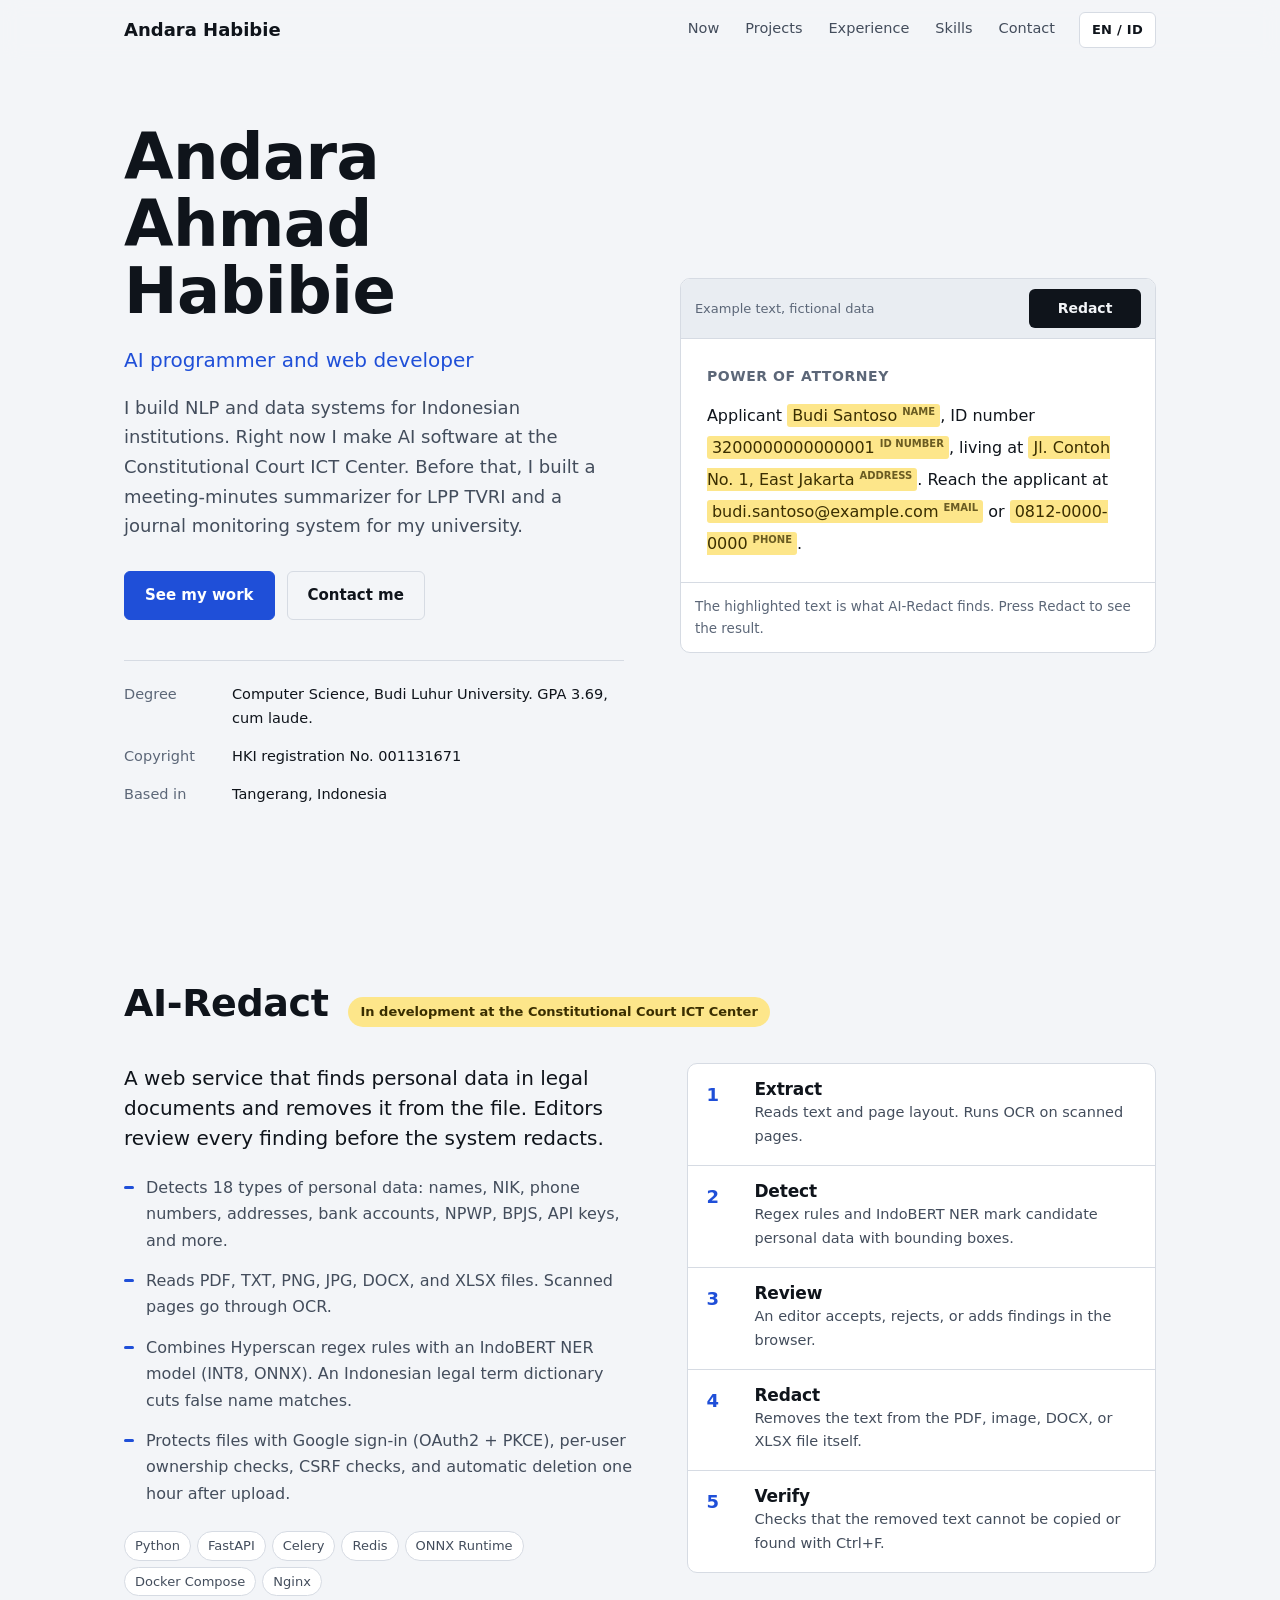
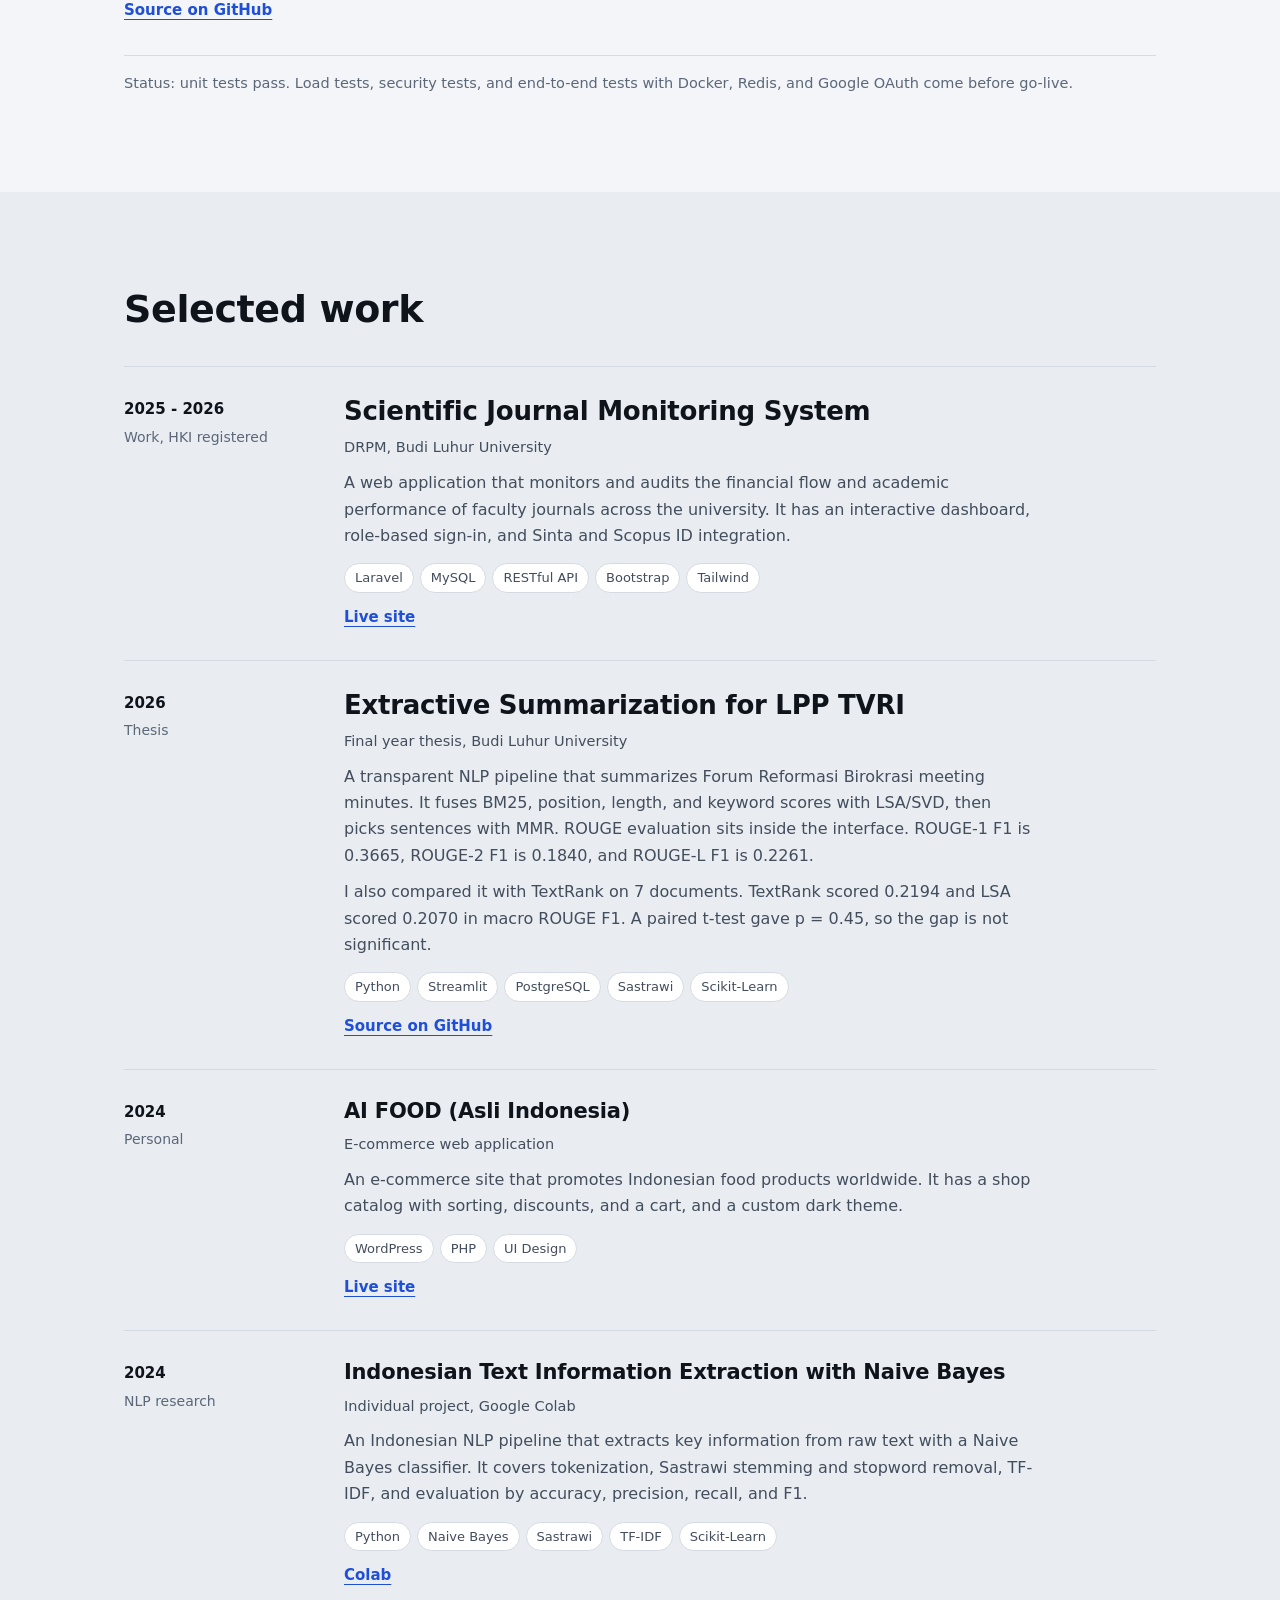
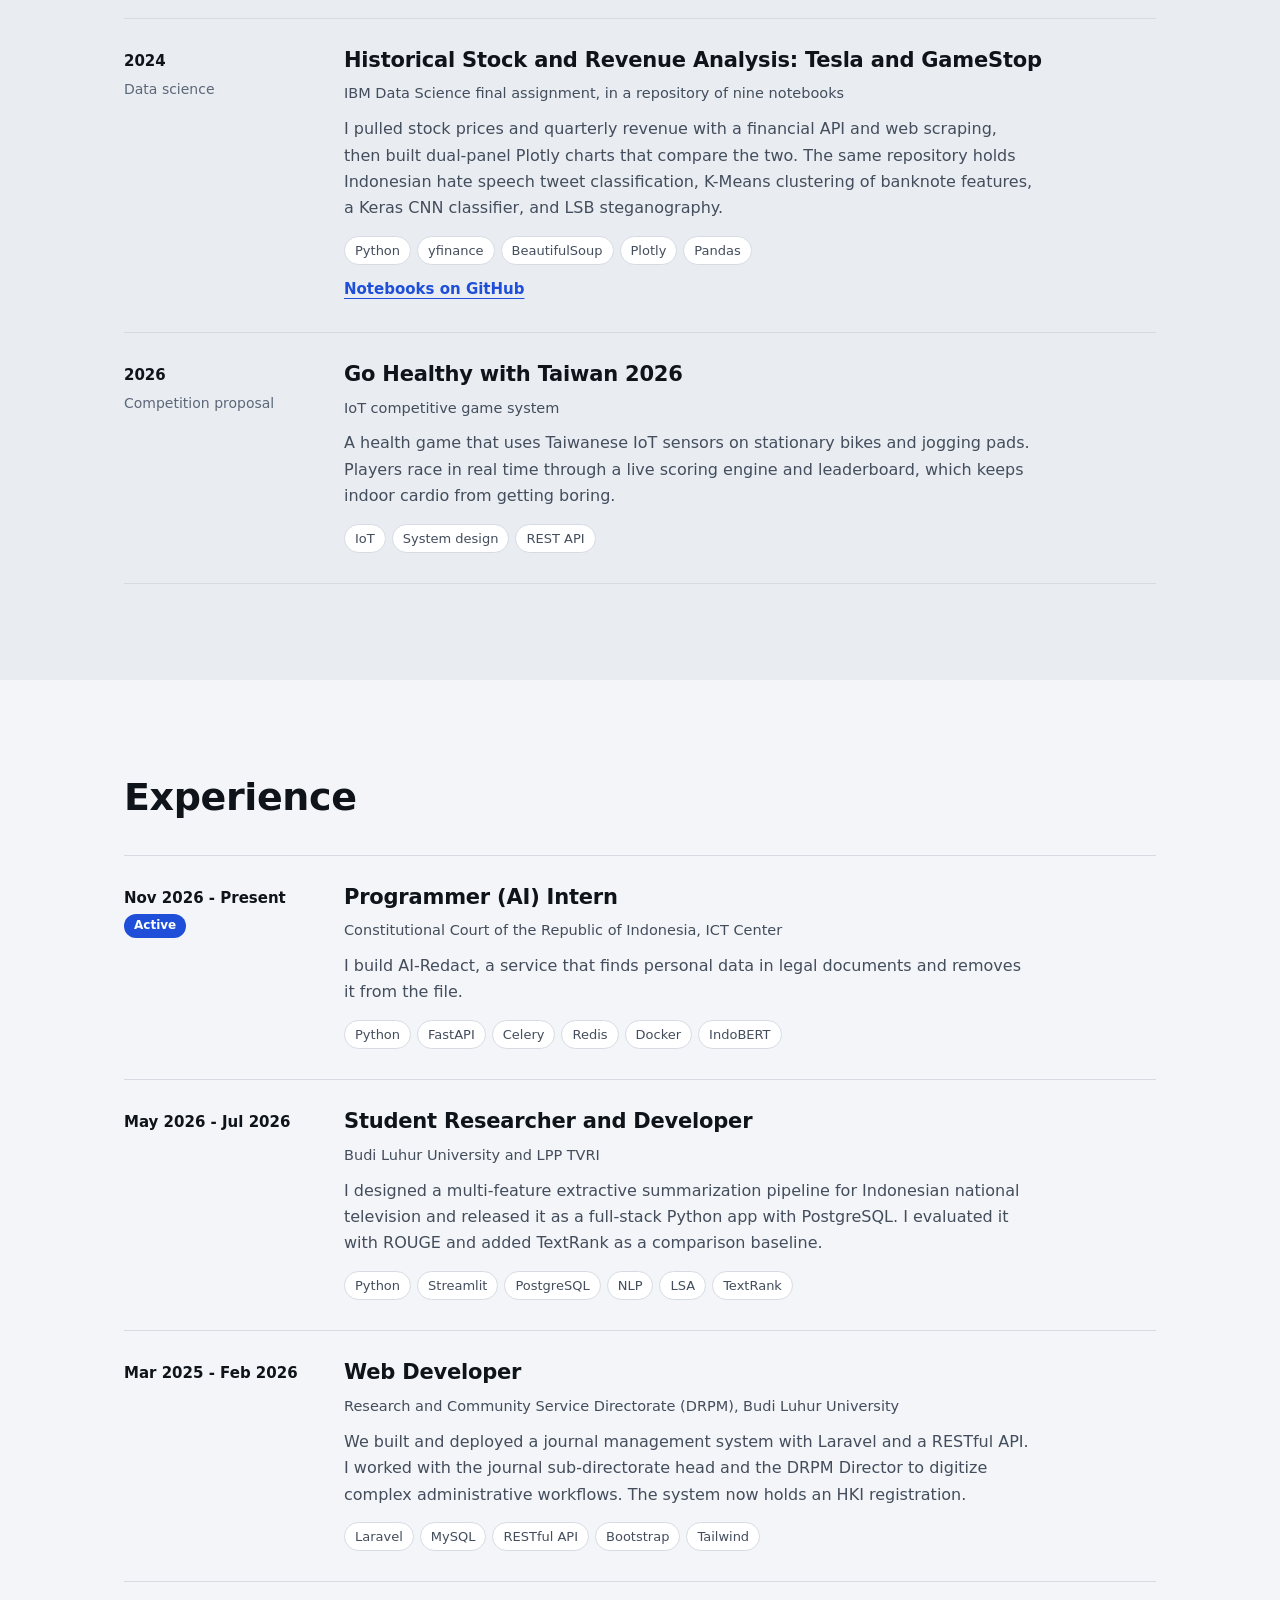
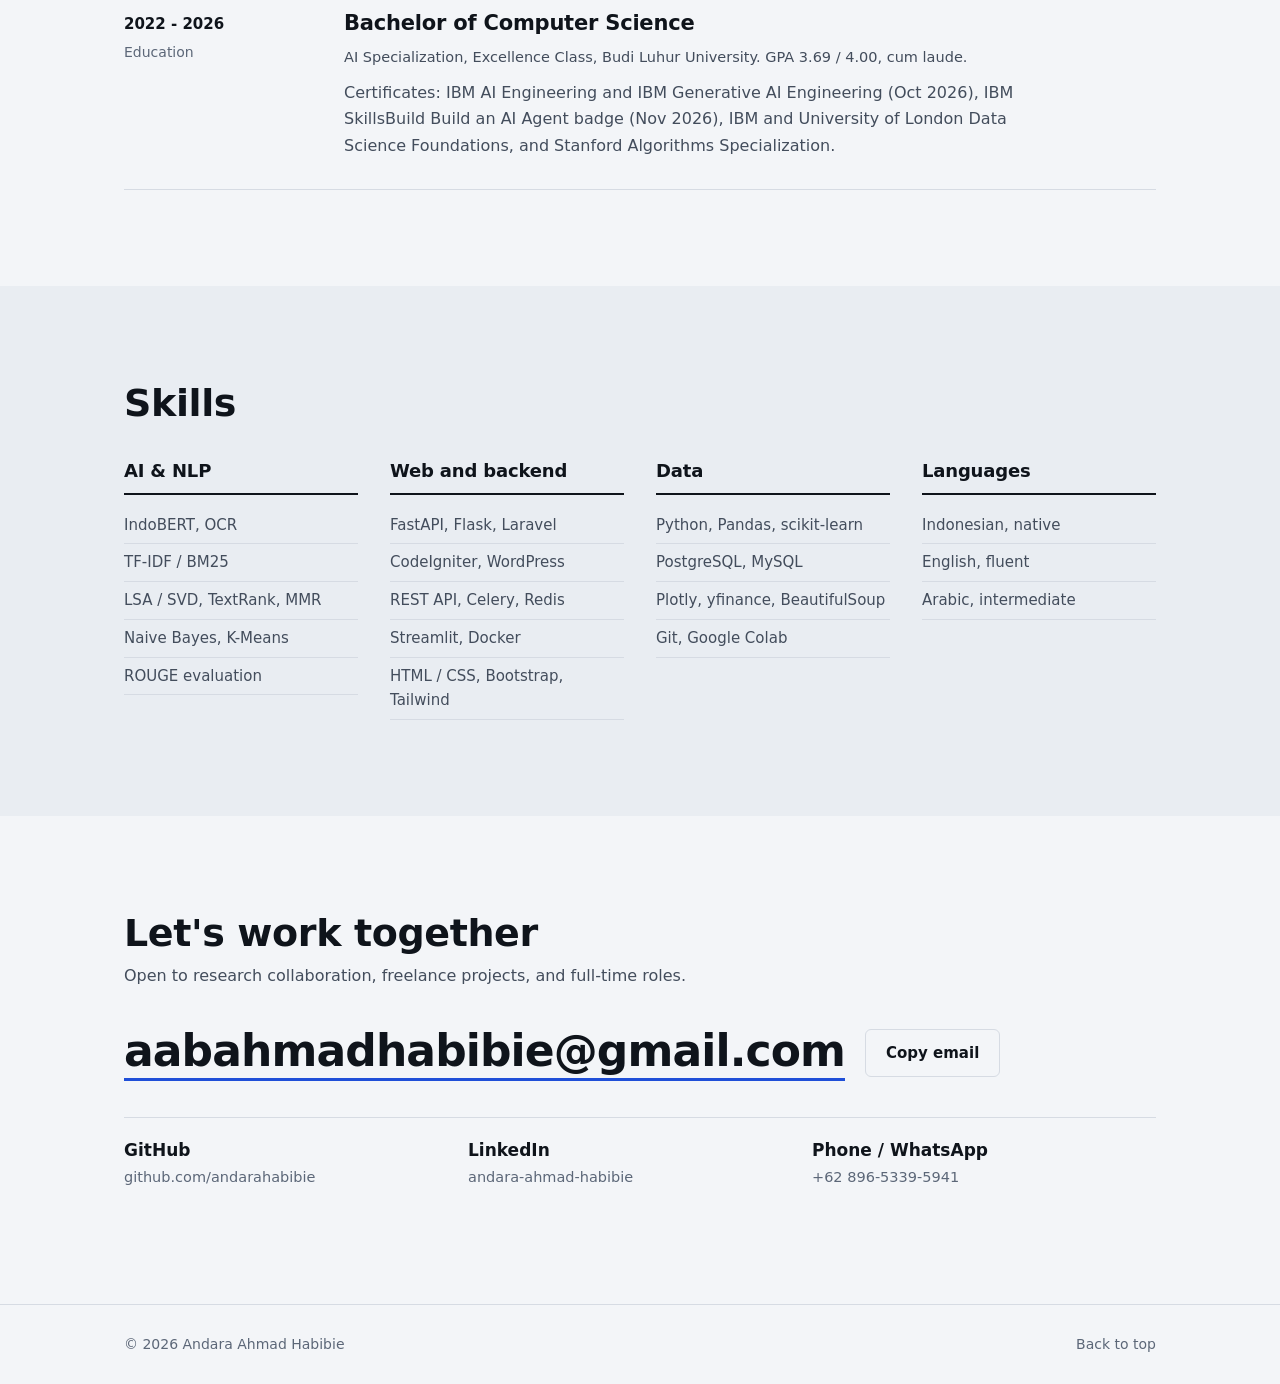
==== commit 36dc2646: "Revise hero-sub paragraph for improved wording Updated the description text to use 'make' instead of" ====
--- a/index.html
+++ b/index.html
@@ -50,7 +50,7 @@
           <h1>Andara Ahmad Habibie</h1>
           <p class="hero-role" data-en="AI programmer and web developer" data-id="Programmer AI dan web developer">AI programmer and web developer</p>
           <p class="hero-sub"
-             data-en="I build NLP and data systems for Indonesian institutions. Right now I write AI software at the Constitutional Court ICT Center. Before that, I built a meeting-minutes summarizer for LPP TVRI and a journal monitoring system for my university."
+             data-en="I build NLP and data systems for Indonesian institutions. Right now I make AI software at the Constitutional Court ICT Center. Before that, I built a meeting-minutes summarizer for LPP TVRI and a journal monitoring system for my university."
              data-id="Saya membangun sistem NLP dan data untuk institusi di Indonesia. Saat ini saya menulis perangkat lunak AI di Pusat TIK Mahkamah Konstitusi. Sebelumnya, saya membuat peringkas notulensi rapat untuk LPP TVRI dan sistem monitoring jurnal untuk universitas saya.">
             I build NLP and data systems for Indonesian institutions. Right now I make AI software at the Constitutional Court ICT Center. Before that, I built a meeting-minutes summarizer for LPP TVRI and a journal monitoring system for my university.
           </p>
--- a/style.css
+++ b/style.css
@@ -1,674 +1,257 @@
 /* ===========================
    TOKENS
+   Palette: cool paper, ink, one blue for actions, one highlighter yellow for the redaction demo.
    =========================== */
 :root {
-  --bg:        #FFFFFF;
-  --bg-alt:    #F7F8FA;
-  --surface:   #EEF0F5;
-  --border:    #E2E5EC;
-  --text:      #111318;
-  --text-2:    #4A4F5C;
-  --text-3:    #8A8F9E;
-  --accent:    #2D5BE3;
-  --accent-h:  #1A42C0;
-  --accent-bg: #EBF0FD;
+  color-scheme: light dark;
+  --bg:        #F3F5F8;
+  --bg-alt:    #E9EDF2;
+  --panel:     #FFFFFF;
+  --line:      #D6DBE3;
+  --text:      #0F141B;
+  --text-2:    #434D5C;
+  --text-3:    #5C6778;
+  --accent:    #1F4FD8;
+  --accent-h:  #163BAA;
+  --accent-ink:#FFFFFF;
+  --mark:      #FDE68A;
+  --mark-ink:  #3A2E00;
+  --redact:    #0F141B;
+  --nav-bg:    rgba(243, 245, 248, 0.92);
+  --nav-h:     60px;
+  --max:       1080px;
   --radius:    6px;
-  --radius-lg: 12px;
-  --max:       900px;
-  --nav-h:     60px;
-  --font:      'Inter', -apple-system, BlinkMacSystemFont, sans-serif;
+  --display:   'Familjen Grotesk', 'Segoe UI', system-ui, sans-serif;
+  --font:      'Hanken Grotesk', 'Segoe UI', system-ui, sans-serif;
+}
+@media (prefers-color-scheme: dark) {
+  :root {
+    --bg:        #0E1116;
+    --bg-alt:    #131820;
+    --panel:     #161B23;
+    --line:      #29313C;
+    --text:      #E9ECF1;
+    --text-2:    #BCC4CF;
+    --text-3:    #97A1B0;
+    --accent:    #8AABFF;
+    --accent-h:  #B0C8FF;
+    --accent-ink:#0E1116;
+    --mark:      #5A4A0C;
+    --mark-ink:  #FFF3C4;
+    --redact:    #E9ECF1;
+    --nav-bg:    rgba(14, 17, 22, 0.92);
+  }
 }
 
 /* ===========================
    RESET
    =========================== */
 *, *::before, *::after { box-sizing: border-box; margin: 0; padding: 0; }
-html { scroll-behavior: smooth; font-size: 16px; }
+html { scroll-behavior: smooth; font-size: 16px; -webkit-text-size-adjust: 100%; }
 body {
   font-family: var(--font);
   color: var(--text);
   background: var(--bg);
-  line-height: 1.6;
+  line-height: 1.65;
   -webkit-font-smoothing: antialiased;
-}
-img { max-width: 100%; display: block; }
+  overflow-x: hidden;
+}
 a { color: inherit; text-decoration: none; }
-ul { list-style: none; }
+ul, ol { list-style: none; }
+button { font: inherit; color: inherit; cursor: pointer; }
+h1, h2, h3 { font-family: var(--display); line-height: 1.12; letter-spacing: -0.01em; text-wrap: balance; }
+p { max-width: 68ch; }
+:focus-visible { outline: 2px solid var(--accent); outline-offset: 3px; border-radius: 4px; }
+
+.skip {
+  position: absolute; left: 16px; top: -60px; z-index: 200;
+  background: var(--accent); color: var(--accent-ink);
+  padding: 10px 16px; border-radius: var(--radius); font-weight: 600;
+}
+.skip:focus { top: 12px; }
 
 /* ===========================
    LAYOUT
    =========================== */
-.container {
-  width: 100%;
-  max-width: var(--max);
-  margin: 0 auto;
-  padding: 0 24px;
-}
-section { padding: 80px 0; }
+.container { width: 100%; max-width: var(--max); margin: 0 auto; padding: 0 24px; }
+.section { padding: 96px 0; scroll-margin-top: var(--nav-h); }
 .alt-bg { background: var(--bg-alt); }
+.section-header { display: flex; flex-wrap: wrap; align-items: baseline; gap: 8px 20px; margin-bottom: 36px; }
+.section-header h2 { font-size: clamp(28px, 4vw, 38px); font-weight: 700; }
+.section-desc { width: 100%; color: var(--text-2); }
 
 /* ===========================
    NAVIGATION
    =========================== */
 #nav {
-  position: fixed;
-  top: 0; left: 0; right: 0;
-  height: var(--nav-h);
-  background: rgba(255,255,255,0.95);
-  backdrop-filter: blur(8px);
-  -webkit-backdrop-filter: blur(8px);
-  border-bottom: 1px solid var(--border);
-  z-index: 100;
-  transition: box-shadow 0.2s;
-}
-#nav.scrolled { box-shadow: 0 2px 12px rgba(0,0,0,0.06); }
+  position: fixed; top: 0; left: 0; right: 0; z-index: 100;
+  background: var(--nav-bg);
+  backdrop-filter: blur(10px); -webkit-backdrop-filter: blur(10px);
+  border-bottom: 1px solid transparent;
+  transition: border-color .2s;
+}
+#nav.scrolled { border-bottom-color: var(--line); }
 .nav-inner {
-  max-width: var(--max);
-  margin: 0 auto;
-  padding: 0 24px;
-  height: 100%;
-  display: flex;
-  align-items: center;
-  gap: 32px;
-}
-.nav-logo {
-  font-weight: 700;
-  font-size: 15px;
-  letter-spacing: 0.04em;
-  color: var(--accent);
-  flex-shrink: 0;
-}
-.nav-links {
-  display: flex;
-  gap: 24px;
-  flex: 1;
-}
-.nav-links a {
-  font-size: 14px;
-  font-weight: 500;
-  color: var(--text-2);
-  transition: color 0.15s;
-  position: relative;
-  padding-bottom: 2px;
-}
-.nav-links a::after {
-  content: '';
-  position: absolute;
-  bottom: -2px; left: 0; right: 0;
-  height: 2px;
-  background: var(--accent);
-  transform: scaleX(0);
-  transition: transform 0.15s;
-}
-.nav-links a:hover,
-.nav-links a.active { color: var(--accent); }
-.nav-links a.active::after { transform: scaleX(1); }
-.nav-right { display: flex; align-items: center; gap: 12px; margin-left: auto; }
-
+  max-width: var(--max); margin: 0 auto; padding: 0 24px;
+  height: var(--nav-h); display: flex; align-items: center; gap: 24px;
+}
+.nav-logo { font-family: var(--display); font-weight: 700; font-size: 18px; margin-right: auto; }
+.nav-links { display: flex; gap: 26px; }
+.nav-links a { font-size: 14.5px; color: var(--text-2); padding: 6px 0; border-bottom: 2px solid transparent; transition: color .15s, border-color .15s; }
+.nav-links a:hover { color: var(--text); }
+.nav-links a.active { color: var(--text); border-bottom-color: var(--accent); }
+.nav-right { display: flex; align-items: center; gap: 10px; }
 #lang-toggle {
-  font-family: var(--font);
-  font-size: 12px;
-  font-weight: 600;
-  color: var(--text-2);
-  background: var(--surface);
-  border: 1px solid var(--border);
-  border-radius: var(--radius);
-  padding: 5px 10px;
-  cursor: pointer;
-  transition: background 0.15s, color 0.15s;
-  letter-spacing: 0.02em;
-}
-#lang-toggle:hover { background: var(--accent-bg); color: var(--accent); border-color: var(--accent); }
-
+  background: var(--panel); border: 1px solid var(--line); border-radius: var(--radius);
+  padding: 6px 12px; font-size: 13px; font-weight: 600; letter-spacing: .02em;
+}
+#lang-toggle:hover { border-color: var(--accent); }
 #menu-toggle {
-  display: none;
-  flex-direction: column;
-  gap: 5px;
-  background: none;
-  border: none;
-  cursor: pointer;
-  padding: 4px;
-}
-#menu-toggle span {
-  display: block;
-  width: 22px;
-  height: 2px;
-  background: var(--text);
-  border-radius: 2px;
-  transition: transform 0.2s, opacity 0.2s;
-}
+  display: none; width: 40px; height: 40px; background: none; border: 1px solid var(--line);
+  border-radius: var(--radius); flex-direction: column; justify-content: center; align-items: center; gap: 5px;
+}
+#menu-toggle span { display: block; width: 18px; height: 2px; background: var(--text); transition: transform .2s, opacity .2s; }
 #menu-toggle.open span:nth-child(1) { transform: translateY(7px) rotate(45deg); }
 #menu-toggle.open span:nth-child(2) { opacity: 0; }
 #menu-toggle.open span:nth-child(3) { transform: translateY(-7px) rotate(-45deg); }
-
 #mobile-menu {
-  display: none;
-  position: fixed;
-  top: var(--nav-h);
-  left: 0; right: 0;
-  background: var(--bg);
-  border-bottom: 1px solid var(--border);
-  padding: 16px 24px;
-  flex-direction: column;
-  gap: 4px;
-  z-index: 99;
-}
-#mobile-menu a {
-  font-size: 15px;
-  font-weight: 500;
-  color: var(--text-2);
-  padding: 10px 0;
-  border-bottom: 1px solid var(--border);
-}
-#mobile-menu a:last-child { border-bottom: none; }
+  display: none; flex-direction: column; background: var(--panel);
+  border-bottom: 1px solid var(--line); padding: 8px 24px 16px;
+}
 #mobile-menu.open { display: flex; }
+#mobile-menu a { padding: 12px 0; border-top: 1px solid var(--line); font-weight: 500; }
+#mobile-menu a:first-child { border-top: 0; }
+
+/* ===========================
+   BUTTONS
+   =========================== */
+.btn-primary, .btn-ghost {
+  display: inline-flex; align-items: center; justify-content: center;
+  padding: 11px 20px; border-radius: var(--radius); font-size: 15px; font-weight: 600;
+  border: 1px solid var(--accent); transition: background .15s, border-color .15s, color .15s;
+}
+.btn-primary { background: var(--accent); color: var(--accent-ink); }
+.btn-ghost { background: transparent; color: var(--text); border-color: var(--line); }
+@media (hover: hover) {
+  .btn-primary:hover { background: var(--accent-h); border-color: var(--accent-h); }
+  .btn-ghost:hover { border-color: var(--accent); color: var(--accent); }
+}
 
 /* ===========================
    HERO
    =========================== */
-#hero {
-  padding-top: calc(var(--nav-h) + 80px);
-  padding-bottom: 80px;
-  border-bottom: 1px solid var(--border);
-}
-.hero-eyebrow {
-  font-size: 13px;
-  font-weight: 500;
-  color: var(--accent);
-  letter-spacing: 0.02em;
-  margin-bottom: 16px;
-}
-#hero h1 {
-  font-size: clamp(36px, 6vw, 58px);
-  font-weight: 700;
-  line-height: 1.1;
-  letter-spacing: -0.02em;
-  color: var(--text);
-  margin-bottom: 20px;
-}
-.hero-sub {
-  font-size: 17px;
-  color: var(--text-2);
-  max-width: 640px;
-  line-height: 1.7;
-  margin-bottom: 32px;
-}
-.hero-actions {
-  display: flex;
-  gap: 12px;
-  flex-wrap: wrap;
-  margin-bottom: 40px;
-}
-.btn-primary {
-  display: inline-block;
-  background: var(--accent);
-  color: #fff;
-  font-size: 14px;
-  font-weight: 600;
-  padding: 11px 24px;
-  border-radius: var(--radius);
-  transition: background 0.15s, transform 0.1s;
-}
-.btn-primary:hover { background: var(--accent-h); transform: translateY(-1px); }
-.btn-ghost {
-  display: inline-block;
-  color: var(--text);
-  font-size: 14px;
-  font-weight: 600;
-  padding: 11px 24px;
-  border-radius: var(--radius);
-  border: 1px solid var(--border);
-  transition: border-color 0.15s, color 0.15s, transform 0.1s;
-}
-.btn-ghost:hover { border-color: var(--accent); color: var(--accent); transform: translateY(-1px); }
-.hero-meta {
-  display: flex;
-  gap: 8px;
-  align-items: center;
-  font-size: 13px;
-  color: var(--text-3);
-  flex-wrap: wrap;
-}
-
-/* ===========================
-   SECTION HEADERS
-   =========================== */
-.section-tag {
-  display: inline-block;
-  font-size: 12px;
-  font-weight: 600;
-  color: var(--accent);
-  background: var(--accent-bg);
-  padding: 4px 10px;
-  border-radius: 20px;
-  margin-bottom: 12px;
-  letter-spacing: 0.03em;
-}
-.section-header { margin-bottom: 48px; }
-.section-header h2 {
-  font-size: clamp(24px, 4vw, 32px);
-  font-weight: 700;
-  letter-spacing: -0.02em;
-  margin-bottom: 8px;
-}
-.section-header.center { text-align: center; }
-.section-desc {
-  font-size: 15px;
-  color: var(--text-2);
-  max-width: 540px;
-  line-height: 1.6;
-}
-.section-header.center .section-desc { margin: 0 auto; }
-
-/* ===========================
-   ABOUT
-   =========================== */
-.two-col {
-  display: grid;
-  grid-template-columns: 140px 1fr;
-  gap: 48px;
-  align-items: start;
-}
-.about-label-col { padding-top: 4px; }
-.about-content-col h2 {
-  font-size: clamp(24px, 4vw, 32px);
-  font-weight: 700;
-  letter-spacing: -0.02em;
-  margin-bottom: 16px;
-}
-.about-content-col p {
-  font-size: 15px;
-  color: var(--text-2);
-  line-height: 1.75;
-  margin-bottom: 14px;
-  max-width: 620px;
-}
-.about-facts {
-  display: flex;
-  gap: 32px;
-  margin-top: 32px;
-  flex-wrap: wrap;
-}
-.fact {
-  display: flex;
-  flex-direction: column;
-  gap: 4px;
-}
-.fact strong {
-  font-size: 28px;
-  font-weight: 700;
-  color: var(--accent);
-  line-height: 1;
-}
-.fact span {
-  font-size: 12px;
-  color: var(--text-3);
-  font-weight: 500;
-  max-width: 120px;
-  line-height: 1.3;
-}
+.hero { padding: calc(var(--nav-h) + 64px) 0 80px; }
+.hero-grid { display: grid; grid-template-columns: minmax(0, 1.05fr) minmax(0, 1fr); gap: 56px; align-items: center; }
+.hero h1 { font-size: clamp(40px, 6vw, 64px); font-weight: 700; line-height: 1.05; }
+.hero-role { margin-top: 18px; font-family: var(--display); font-size: 20px; font-weight: 500; color: var(--accent); }
+.hero-sub { margin-top: 16px; font-size: 18px; color: var(--text-2); }
+.hero-actions { display: flex; flex-wrap: wrap; gap: 12px; margin-top: 30px; }
+.hero-facts { margin-top: 40px; display: grid; gap: 14px; border-top: 1px solid var(--line); padding-top: 22px; }
+.hero-facts div { display: grid; grid-template-columns: 96px minmax(0, 1fr); gap: 12px; font-size: 14.5px; }
+.hero-facts dt { color: var(--text-3); }
+.hero-facts dd { color: var(--text); }
+
+/* Redaction demo: the one memorable element on the page */
+.demo { background: var(--panel); border: 1px solid var(--line); border-radius: 10px; overflow: hidden; }
+.demo-head { display: flex; justify-content: space-between; align-items: center; gap: 12px; padding: 10px 14px; border-bottom: 1px solid var(--line); background: var(--bg-alt); }
+.demo-note { font-size: 13px; color: var(--text-3); }
+#redact-btn {
+  background: var(--text); color: var(--bg); border: 0; border-radius: var(--radius);
+  padding: 8px 16px; font-size: 14px; font-weight: 600; min-width: 112px;
+}
+@media (hover: hover) { #redact-btn:hover { background: var(--accent); color: var(--accent-ink); } }
+.demo-doc { padding: 26px 26px 22px; }
+.demo-title { font-family: var(--display); font-weight: 600; font-size: 14px; letter-spacing: .04em; color: var(--text-3); margin-bottom: 12px; }
+.demo-body { font-size: 16px; line-height: 2; max-width: none; }
+.pii { background: var(--mark); color: var(--mark-ink); padding: 2px 5px; border-radius: 3px; overflow-wrap: anywhere; }
+.pii sup { font-size: 10px; font-weight: 600; margin-left: 5px; opacity: .75; }
+.pii.done { background: transparent; color: var(--redact); padding: 2px 0; letter-spacing: -.06em; }
+.demo-foot { padding: 12px 14px; border-top: 1px solid var(--line); font-size: 13.5px; color: var(--text-3); }
+
+/* ===========================
+   NOW: AI-REDACT
+   =========================== */
+.status-pill { background: var(--mark); color: var(--mark-ink); font-size: 13px; font-weight: 600; padding: 4px 12px; border-radius: 999px; max-width: none; }
+.now-grid { display: grid; grid-template-columns: minmax(0, 1.1fr) minmax(0, 1fr); gap: 48px; align-items: start; }
+.lead { font-size: 20px; line-height: 1.5; margin-bottom: 22px; }
+.facts { display: grid; gap: 14px; margin-bottom: 24px; }
+.facts li { position: relative; padding-left: 22px; color: var(--text-2); }
+.facts li::before { content: ""; position: absolute; left: 0; top: .7em; width: 10px; height: 3px; background: var(--accent); border-radius: 2px; }
+.pipeline { counter-reset: step; border: 1px solid var(--line); border-radius: 10px; background: var(--panel); overflow: hidden; }
+.pipeline li { counter-increment: step; display: grid; grid-template-columns: 36px minmax(0, 1fr); gap: 2px 12px; padding: 16px 18px; border-top: 1px solid var(--line); }
+.pipeline li:first-child { border-top: 0; }
+.pipeline li::before { content: counter(step); grid-row: 1 / span 2; font-family: var(--display); font-weight: 700; font-size: 18px; color: var(--accent); }
+.pipeline h3 { font-size: 17px; font-weight: 600; }
+.pipeline p { font-size: 14.5px; color: var(--text-2); }
+.note { margin-top: 32px; padding-top: 16px; border-top: 1px solid var(--line); font-size: 14.5px; color: var(--text-3); max-width: none; }
+
+/* ===========================
+   ROWS (projects and experience)
+   =========================== */
+.rows { border-bottom: 1px solid var(--line); }
+.row { display: grid; grid-template-columns: 180px minmax(0, 1fr); gap: 12px 40px; padding: 30px 0; border-top: 1px solid var(--line); }
+.row-meta { display: flex; flex-direction: column; align-items: flex-start; gap: 4px; font-size: 14px; color: var(--text-3); }
+.row-year { font-family: var(--display); font-weight: 600; font-size: 15px; color: var(--text); font-variant-numeric: tabular-nums; }
+.row-body { display: flex; flex-direction: column; gap: 10px; min-width: 0; }
+.row-body h3 { font-size: 21px; font-weight: 600; }
+.row.featured .row-body h3 { font-size: 26px; font-weight: 700; }
+.row-org { color: var(--text-3); font-size: 14.5px; }
+.row-body p { color: var(--text-2); }
+.badge { background: var(--accent); color: var(--accent-ink); font-size: 12px; font-weight: 600; padding: 2px 10px; border-radius: 999px; }
+.proj-tags { display: flex; flex-wrap: wrap; gap: 6px; margin-top: 4px; }
+.proj-tags span { font-size: 13px; padding: 3px 10px; border: 1px solid var(--line); border-radius: 999px; color: var(--text-2); background: var(--panel); }
+.proj-links { display: flex; gap: 18px; margin-top: 2px; }
+.proj-links a { color: var(--accent); font-weight: 600; font-size: 15px; text-decoration: underline; text-underline-offset: 4px; }
+.proj-links a:hover { color: var(--accent-h); }
 
 /* ===========================
    SKILLS
    =========================== */
-.skills-grid {
-  display: grid;
-  grid-template-columns: repeat(4, 1fr);
-  gap: 32px;
-}
-.skill-group h3 {
-  font-size: 13px;
-  font-weight: 600;
-  text-transform: uppercase;
-  letter-spacing: 0.06em;
-  color: var(--text-3);
-  margin-bottom: 14px;
-  padding-bottom: 8px;
-  border-bottom: 1px solid var(--border);
-}
-.skill-group ul { display: flex; flex-direction: column; gap: 8px; }
-.skill-group li {
-  font-size: 14px;
-  color: var(--text-2);
-  padding: 6px 10px;
-  background: var(--bg);
-  border-radius: var(--radius);
-  border: 1px solid var(--border);
-  font-weight: 500;
-  transition: border-color 0.15s, color 0.15s;
-}
-.skill-group li:hover { border-color: var(--accent); color: var(--accent); }
-
-/* ===========================
-   EXPERIENCE / TIMELINE
-   =========================== */
-.timeline { display: flex; flex-direction: column; gap: 0; }
-.timeline-item {
-  display: grid;
-  grid-template-columns: 160px 1fr;
-  gap: 32px;
-  padding: 32px 0;
-  border-bottom: 1px solid var(--border);
-}
-.timeline-item:last-child { border-bottom: none; }
-.tl-meta {
-  display: flex;
-  flex-direction: column;
-  gap: 8px;
-  padding-top: 4px;
-}
-.tl-period {
-  font-size: 12px;
-  font-weight: 600;
-  color: var(--text-3);
-  line-height: 1.3;
-}
-.tl-badge {
-  display: inline-block;
-  font-size: 11px;
-  font-weight: 600;
-  padding: 3px 8px;
-  border-radius: 20px;
-  width: fit-content;
-}
-.tl-badge.current {
-  background: #E8F5E9;
-  color: #2E7D32;
-}
-.tl-body h3 {
-  font-size: 17px;
-  font-weight: 600;
-  margin-bottom: 4px;
-  color: var(--text);
-}
-.tl-org {
-  font-size: 13px;
-  color: var(--text-3);
-  margin-bottom: 10px;
-  font-weight: 500;
-}
-.tl-body p {
-  font-size: 14px;
-  color: var(--text-2);
-  line-height: 1.7;
-  margin-bottom: 12px;
-}
-.tl-tags {
-  display: flex;
-  flex-wrap: wrap;
-  gap: 6px;
-}
-.tl-tags span {
-  font-size: 11px;
-  font-weight: 600;
-  padding: 3px 8px;
-  background: var(--surface);
-  border-radius: 4px;
-  color: var(--text-2);
-}
-
-/* ===========================
-   PROJECTS
-   =========================== */
-.projects-list { display: flex; flex-direction: column; gap: 0; }
-.project-item {
-  display: grid;
-  grid-template-columns: 160px 1fr;
-  gap: 32px;
-  padding: 32px 0;
-  border-bottom: 1px solid var(--border);
-}
-.project-item:last-child { border-bottom: none; }
-.project-item.featured .proj-content h3::before {
-  content: '';
-  display: inline-block;
-  width: 8px; height: 8px;
-  background: var(--accent);
-  border-radius: 50%;
-  margin-right: 8px;
-  vertical-align: middle;
-  position: relative;
-  top: -1px;
-}
-.proj-meta {
-  display: flex;
-  flex-direction: column;
-  gap: 6px;
-  padding-top: 4px;
-}
-.proj-year {
-  font-size: 12px;
-  font-weight: 600;
-  color: var(--text-3);
-}
-.proj-type {
-  font-size: 11px;
-  color: var(--accent);
-  font-weight: 600;
-  background: var(--accent-bg);
-  padding: 3px 8px;
-  border-radius: 4px;
-  width: fit-content;
-}
-.proj-content h3 {
-  font-size: 17px;
-  font-weight: 600;
-  margin-bottom: 4px;
-  color: var(--text);
-}
-.proj-org {
-  font-size: 13px;
-  color: var(--text-3);
-  margin-bottom: 10px;
-  font-weight: 500;
-}
-.proj-content p {
-  font-size: 14px;
-  color: var(--text-2);
-  line-height: 1.7;
-  margin-bottom: 12px;
-}
-.proj-tags {
-  display: flex;
-  flex-wrap: wrap;
-  gap: 6px;
-  margin-bottom: 12px;
-}
-.proj-tags span {
-  font-size: 11px;
-  font-weight: 600;
-  padding: 3px 8px;
-  background: var(--surface);
-  border-radius: 4px;
-  color: var(--text-2);
-}
-.proj-links { display: flex; gap: 12px; }
-.proj-links a {
-  font-size: 13px;
-  font-weight: 600;
-  color: var(--accent);
-  transition: color 0.15s;
-}
-.proj-links a:hover { color: var(--accent-h); }
-
-/* ===========================
-   BLOG
-   =========================== */
-.blog-grid {
-  display: grid;
-  grid-template-columns: repeat(3, 1fr);
-  gap: 24px;
-  margin-bottom: 24px;
-}
-.blog-card {
-  background: var(--bg);
-  border: 1px solid var(--border);
-  border-radius: var(--radius-lg);
-  padding: 24px;
-  display: flex;
-  flex-direction: column;
-  gap: 10px;
-  transition: border-color 0.15s, box-shadow 0.15s;
-  cursor: default;
-}
-.blog-card:hover {
-  border-color: var(--accent);
-  box-shadow: 0 4px 16px rgba(45,91,227,0.08);
-}
-.blog-date {
-  font-size: 11px;
-  font-weight: 600;
-  color: var(--text-3);
-  text-transform: uppercase;
-  letter-spacing: 0.05em;
-}
-.blog-card h3 {
-  font-size: 15px;
-  font-weight: 600;
-  color: var(--text);
-  line-height: 1.4;
-}
-.blog-card p {
-  font-size: 13px;
-  color: var(--text-2);
-  line-height: 1.6;
-  flex: 1;
-}
-.blog-tag {
-  font-size: 11px;
-  font-weight: 600;
-  color: var(--accent);
-  background: var(--accent-bg);
-  padding: 3px 8px;
-  border-radius: 4px;
-  width: fit-content;
-}
-.blog-note {
-  font-size: 13px;
-  color: var(--text-3);
-  font-style: italic;
-}
+.skills-grid { display: grid; grid-template-columns: repeat(4, minmax(0, 1fr)); gap: 32px; }
+.skill-group h3 { font-size: 18px; font-weight: 600; padding-bottom: 12px; border-bottom: 2px solid var(--text); margin-bottom: 12px; }
+.skill-group li { padding: 6px 0; font-size: 15px; color: var(--text-2); border-bottom: 1px solid var(--line); }
 
 /* ===========================
    CONTACT
    =========================== */
-.contact-inner { text-align: center; }
-.contact-links {
-  display: flex;
-  justify-content: center;
-  gap: 16px;
-  flex-wrap: wrap;
-  margin-top: 40px;
-}
-.contact-item {
-  display: flex;
-  align-items: center;
-  gap: 14px;
-  padding: 18px 24px;
-  background: var(--bg);
-  border: 1px solid var(--border);
-  border-radius: var(--radius-lg);
-  min-width: 220px;
-  transition: border-color 0.15s, box-shadow 0.15s, transform 0.1s;
-  text-align: left;
-}
-.contact-item:hover {
-  border-color: var(--accent);
-  box-shadow: 0 4px 16px rgba(45,91,227,0.08);
-  transform: translateY(-2px);
-}
-.contact-icon {
-  font-size: 20px;
-  color: var(--accent);
-  width: 36px;
-  height: 36px;
-  background: var(--accent-bg);
-  border-radius: var(--radius);
-  display: flex;
-  align-items: center;
-  justify-content: center;
-  flex-shrink: 0;
-}
-.contact-item div {
-  display: flex;
-  flex-direction: column;
-  gap: 2px;
-}
-.contact-item strong {
-  font-size: 13px;
-  font-weight: 600;
-  color: var(--text);
-}
-.contact-item span {
-  font-size: 13px;
-  color: var(--text-2);
-}
-
-/* ===========================
-   FOOTER
-   =========================== */
-footer {
-  border-top: 1px solid var(--border);
-  padding: 24px 0;
-  background: var(--bg);
-}
-.footer-inner {
-  display: flex;
-  justify-content: space-between;
-  align-items: center;
-  font-size: 13px;
-  color: var(--text-3);
-}
+.contact-main { display: flex; flex-wrap: wrap; align-items: center; gap: 16px 20px; margin-bottom: 36px; }
+.contact-mail { font-family: var(--display); font-weight: 600; font-size: clamp(24px, 4.6vw, 44px); letter-spacing: -0.02em; overflow-wrap: anywhere; border-bottom: 3px solid var(--accent); line-height: 1.2; }
+.contact-mail:hover { color: var(--accent); }
+.contact-links { display: grid; grid-template-columns: repeat(3, minmax(0, 1fr)); gap: 0; border-top: 1px solid var(--line); }
+.contact-links a { display: flex; flex-direction: column; gap: 2px; padding: 18px 16px 18px 0; }
+.contact-links a:hover strong { color: var(--accent); }
+.contact-links strong { font-family: var(--display); font-size: 17px; }
+.contact-links span { color: var(--text-3); font-size: 14.5px; overflow-wrap: anywhere; }
+
+footer { border-top: 1px solid var(--line); padding: 28px 0; font-size: 14px; color: var(--text-3); }
+.footer-inner { display: flex; justify-content: space-between; gap: 16px; flex-wrap: wrap; }
+footer a:hover { color: var(--accent); }
 
 /* ===========================
    RESPONSIVE
    =========================== */
-@media (max-width: 768px) {
+@media (max-width: 900px) {
+  .hero-grid, .now-grid { grid-template-columns: minmax(0, 1fr); gap: 40px; }
+  .skills-grid { grid-template-columns: repeat(2, minmax(0, 1fr)); }
+  .contact-links { grid-template-columns: minmax(0, 1fr); }
+  .contact-links li { border-bottom: 1px solid var(--line); }
+}
+@media (max-width: 760px) {
   .nav-links { display: none; }
   #menu-toggle { display: flex; }
-
-  section { padding: 56px 0; }
-  #hero { padding-top: calc(var(--nav-h) + 48px); }
-
-  .two-col {
-    grid-template-columns: 1fr;
-    gap: 8px;
-  }
-  .about-label-col { display: flex; }
-
-  .skills-grid {
-    grid-template-columns: 1fr 1fr;
-    gap: 24px;
-  }
-
-  .timeline-item,
-  .project-item {
-    grid-template-columns: 1fr;
-    gap: 10px;
-  }
-  .tl-meta, .proj-meta { flex-direction: row; align-items: center; }
-
-  .blog-grid { grid-template-columns: 1fr; }
-
-  .contact-links { flex-direction: column; align-items: center; }
-  .contact-item { width: 100%; max-width: 360px; }
-
-  .footer-inner { flex-direction: column; gap: 4px; text-align: center; }
-}
-
+  .section { padding: 72px 0; }
+  .row { grid-template-columns: minmax(0, 1fr); gap: 10px; padding: 26px 0; }
+  .row-meta { flex-direction: row; align-items: center; gap: 12px; }
+}
 @media (max-width: 480px) {
-  .skills-grid { grid-template-columns: 1fr; }
-  .hero-actions { flex-direction: column; }
-  .btn-primary, .btn-ghost { text-align: center; }
-}
-
-/* ===========================
-   REDUCED MOTION
-   =========================== */
+  .container, .nav-inner { padding-left: 16px; padding-right: 16px; }
+  #mobile-menu { padding-left: 16px; padding-right: 16px; }
+  .skills-grid { grid-template-columns: minmax(0, 1fr); }
+  .hero-facts div { grid-template-columns: minmax(0, 1fr); gap: 2px; }
+  .demo-doc { padding: 20px 18px 16px; }
+  .lead { font-size: 18px; }
+}
 @media (prefers-reduced-motion: reduce) {
-  *, *::before, *::after {
-    animation-duration: 0.01ms !important;
-    transition-duration: 0.01ms !important;
-  }
   html { scroll-behavior: auto; }
-}
+  *, *::before, *::after { transition: none !important; animation: none !important; }
+}
